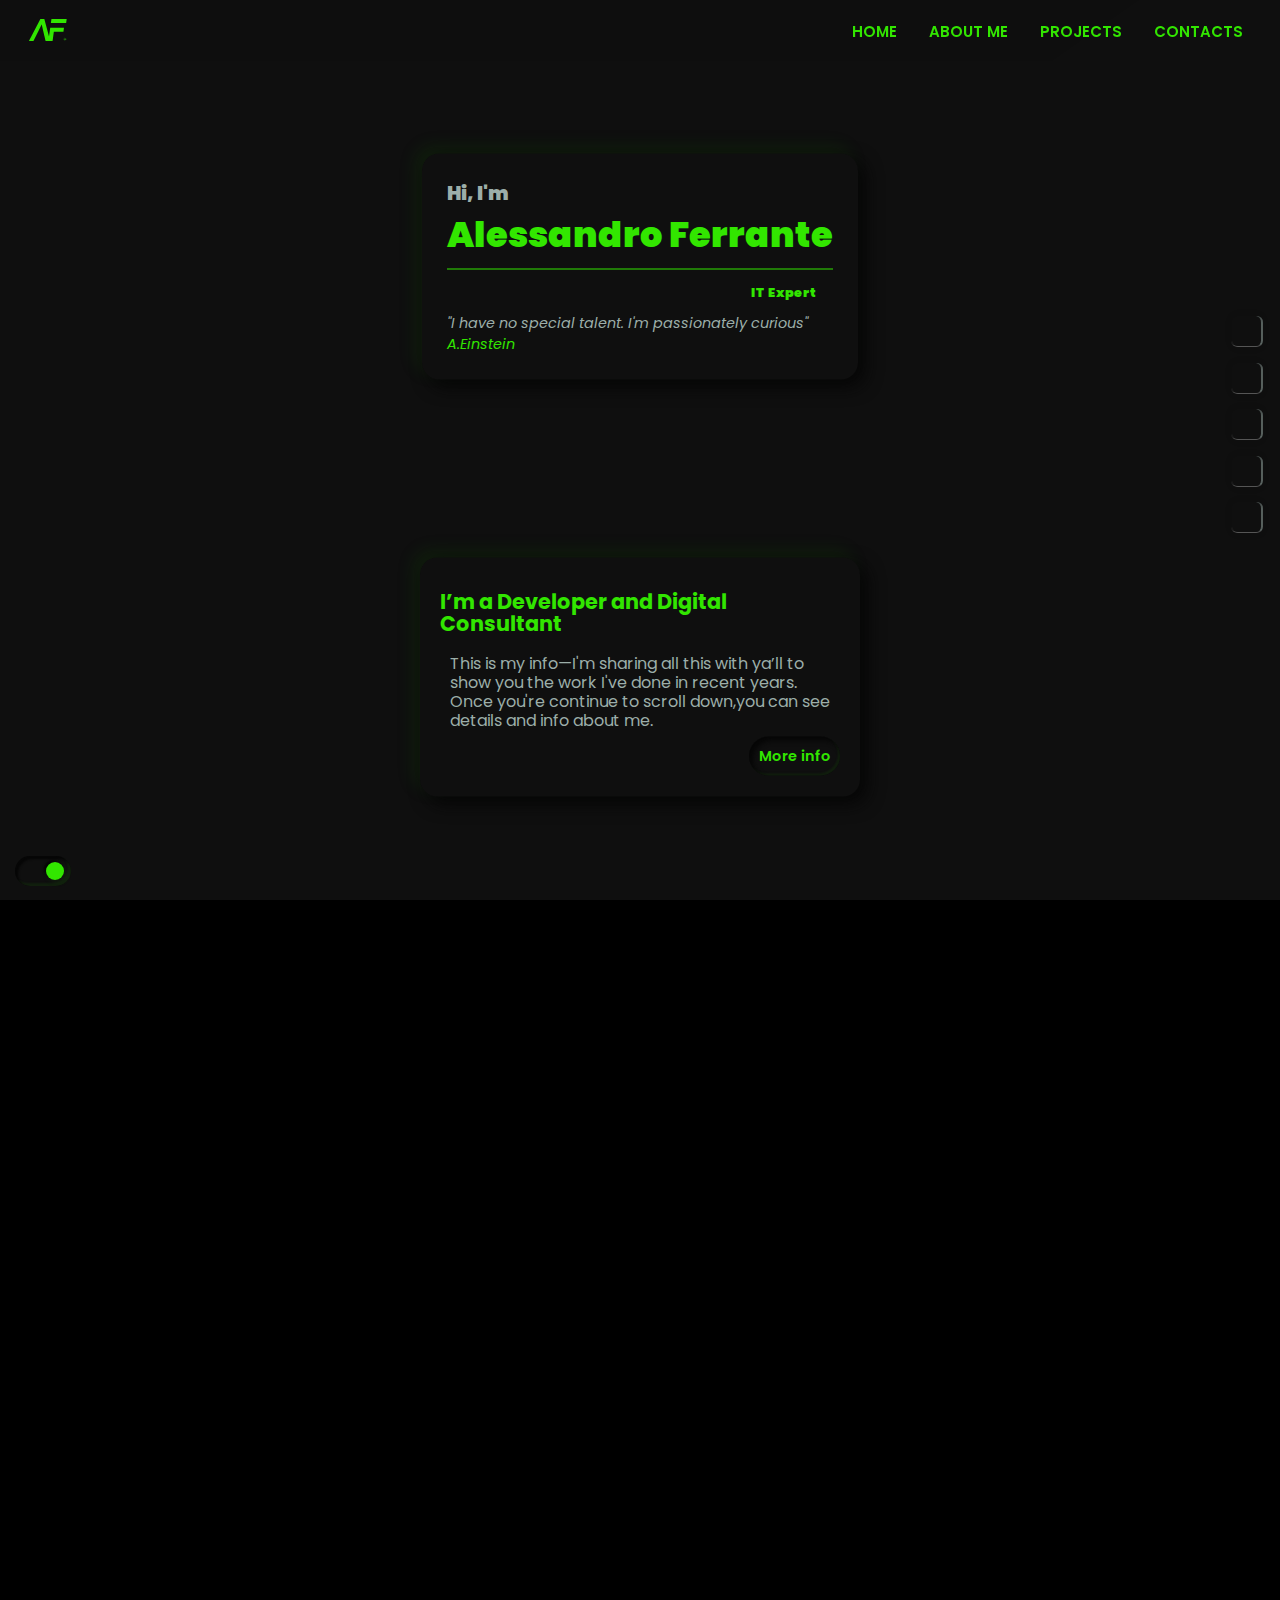
==== index.html @ a65b3060 "add: Google verification tags owned by the site and SEO improvements" ====
<!DOCTYPE html>
<html lang="en">
  <head>
    <meta charset="UTF-8">
    <meta name="theme-color" content="#0f0f0f"/>
    <meta name="viewport" content="width=device-width, initial-scale=1.0">
    <meta http-equiv="X-UA-Compatible" content="ie=edge">
    <title>Alessandro Ferrante | IT Expert</title>
    <meta name="description" content="Alessandro Ferrante, IT Expert in Modica (RG), currently BSC 👨🏼‍💻 Undergraduate at University of Catania">
    <meta name="author" content="Alessandro Ferrante">
    <meta name="keywords" content="Alessandro Ferrante, IT Expert, Web Developer, Web Designer, Siti Web, Modica, Ragusa, Sicilia, Italia, Developer, Designer, GitHub, Full Stack Developer, gestione server, hosting, gestione dominio">
    <meta content="Ferrante, Alessandro, ferrante alessandro, alessandro ferrante, full stack developer,developer, siti web, Modica, modica, ale, alessandro, dev, Alessandro dev, Alessandro Ferrante Italia, Alessandro Ferrante Modica , informatico, sistemazione computer, gestione server, hosting, gestione dominio" name="keywords">
    <meta name="google-site-verification" content="2DO0pW3_N0Ssf-b_ckfrqstqNLU3VhC4g0GEVsW_d0A" />    
    <link rel="icon" href="assets/images/LogoWhite.svg">
    <link rel="apple-touch-icon" sizes="180x180" href="assets/images/LogoWhite.svg">
    <link type="text/css" href="assets/css/style.css" rel="stylesheet">
    <link rel="preconnect" href="https://fonts.googleapis.com">
    <link rel="preconnect" href="https://ka-f.fontawesome.com" crossorigin>
    <link rel="preconnect" href="https://fonts.gstatic.com" crossorigin>
    <link href="https://fonts.googleapis.com/css2?family=Poppins:ital,wght@0,300;0,400;0,700;1,700&display=swap" rel="stylesheet">
    <style> @import url('https://fonts.googleapis.com/css2?family=Poppins:ital,wght@0,300;0,400;0,700;1,700&display=swap'); </style>
    <script src="https://unpkg.com/embeddable-nfts/dist/nft-card.min.js"></script>
    <script src="https://ajax.googleapis.com/ajax/libs/jquery/3.6.1/jquery.min.js"></script>
    <script src="https://kit.fontawesome.com/a726a595d5.js" crossorigin="anonymous"></script>
    <meta property="og:type" content="website"/>
    <meta property="og:site_name" content="Alessandro Ferrante">
    <meta property="og:title" content="Alessandro Ferrante | IT Expert">
    <meta property="og:description" content="Ferrante Alessandro, IT Expert in Modica (RG), currently BSC 👨🏼‍💻 Undergraduate at Università di Catania">
    <meta property="og:image" content="https://raw.githubusercontent.com/AlessandroFerrante/alessandroferrante.github.io/main/assets/images/WebSite-banner.webp">
    <meta property="og:image:width" content="500"/>
    <meta property="og:image:height" content="500"/>
    <meta property="og:url" content="https://alessandroferrante.net">
    <meta name="twitter:card" content="summary_large_image">
    <meta name="twitter:title" content="Alessandro Ferrante | IT Expert">
    <meta name="twitter:description" content="Ferrante Alessandro, IT Expert in Modica (RG), currently BSC 👨🏼‍💻 Undergraduate at Università di Catania">
    <meta name="twitter:image" content="https://raw.githubusercontent.com/AlessandroFerrante/alessandroferrante.github.io/main/assets/images/WebSite-banner.webp">
    <link rel="canonical" href="https://alessandroferrante.net/"/>
    <meta name="MobileOptimized" content="width">
    <meta name="HandheldFriendly" content="true">
 </head>
  <body>
   <div class="loading" id="loading">
      <div class="loading-container">
        <div id="console">
        </div>
        <div class="loader-container">  
          <div class="loader" id="loader"></div>
        </div>  
        <div class="logoloader" alt=""> </div>
        <div class="msg">LOADING...</div>
      </div>
    </div>
    <div id="notification">
      Email copied <br> me@alessandroferrante.net
    </div>    
    <!--- navbar-->
      <div class="topnav" id="myTopnav" data-options="is_hover:true">         
            <div class="logonav" >
              <a href="https://alessandroferrante.net">
              </a>
            </div>
          <div class="topnav-a">
            <a class="" href="#main">Home</a>
            <a class="" href="#aboutme">About me</a>
            <a class="" href="#projects">Projects</a>
            <a class="" href="#contacts">Contacts</a>
          </div>
            <a href="javascript:void(0);" class="icon" onclick="responsiveFunction()">
              <i class="fa fa-bars"></i> 
            </a>
      </div>
    <!---left and right-->
      <div class="left">
          <div class="theme-switch-wrapper">
            <label class="theme-switch" for="checkbox">
              <input type="checkbox" checked id="checkbox"/>
              <div class="slider round"></div>
            </label>
          </div>
      </div>
      <div class="right">
        <div class="container">
          <ul class="social-icons">
            <li><a href="https://www.facebook.com/AlessandroFerrante/" target="_blank" aria-label="Facebook"><i class="fa fa-facebook" aria-hidden="true"></i></a></li>
            <li><a href="https://www.instagram.com/alessandroferrantee/" target="_blank" aria-label="Instagram"><i class="fa-brands fa-instagram" aria-hidden="true"></i></a></li>
            <li><a href="https://twitter.com/AlessandroF_" target="_blank" aria-label="X-Twitter"><i class="fa-brands fa-x-twitter"></i></a></li>
            <li><a href="https://github.com/AlessandroFerrante/" target="_blank" aria-label="GitHub"><i class="fa-brands fa-github" aria-hidden="true"></i></a></li>     
            <li><a href="#" aria-label="Email" onclick="copyEmail()"><i class="fa fa-envelope" aria-hidden="true"></i></a></li>       
          </ul>
        </div>
      </div>
    <!---main-->  
      <div class="main" id="main"> 
        <div id="first" class="first">   
          <div class="component-area">
            <div id="first-component" class="initial-component">
              <span id="hi-first-component">Hi, I'm </span><br>
              <span data-text="Alessandro Ferrante" ><h1 class="string-highlight" id="name-first-component" aria-label="Alessandro Ferrante" aria-describedby="Alessandro Ferrante">Alessandro Ferrante</h1></span>
              <span id="IT-first-component" class="string-highlight">IT Expert</span><br>
              <span class="citation"><i>"I have no special talent. I'm passionately curious" </i></span>
              <span><i class="string-highlight">A.Einstein</i></span>
              <!--<span><a href="#aboutme" text-decoration="none"> About me </a></span>-->
            </div>
 
            <div id="second-component" class="initial-component">
              <h2 class="string-highlight">I’m a Developer and Digital Consultant</h2>
              <p>This is my info—I'm sharing all this with ya’ll to show you the work I've done in recent years. Once you're continue to scroll down,you can see details and info about me.</p>
              <p class="button"><a href="#aboutme" text-decoration="none" class="aboutme-button"> More info <i id="fa-solid fa-arrow-down1" class="fa-solid fa-arrow-down"></i> </a> </p>
            </div> 

          </div>
        </div> 
        
        <div class="middle0">
          <div id="animation-component">
            <a href="/space">
            <div class="sky">
              <div class="stars"></div>
              <div class="space">
                <div class="sole">
                  <img src="assets/images/sole.webp" alt="sun" loading="lazy">
                </div> 
                <div class="mercurio-container">
                  <div class="mercurio">
                    <img src="assets/images/Mercurio.webp" alt="mercury" loading="lazy">
                  </div>
                </div>
                <div class="venere-container">
                  <div class="venere">
                    <img src="assets/images/Venere.webp" alt="venus" loading="lazy">
                  </div>
                </div>
                <div class="earth-zone">
                  <div class="earth-container">
                    <div class="moon-container">
                      <div class="moon">
                        <img src="assets/images/moon.webp" alt="moon" loading="lazy">
                      </div>
                    </div>
                    <div class="earth">
                      <img src="assets/images/Rotating_earth_animated_transparent.webp" alt="earth" loading="lazy">
                    </div>
                  </div>
              </div>
              <div class="marte-container">
                <div class="marte">
                  <img src="assets/images/Marte.webp" alt="marte"  loading="lazy">
                </div>
              </div>
              </div>
            </div>
            </a>
          </div>   
        </div>
        
        <div class="middle1" id="aboutme">
          <div class="aboutme"> 
            <div class="mypresentation">
              <h2>About me</h2>
              <!--<p>Hi! I am Alessandro, I have always been passionate 
                about technological evolution, what has aroused my curiosity has been the IT world, 
                from this curiosity was born a passion, in fact I chose to attend a technical institute, 
                where I obtained the diploma of IT Expert, 
                I am currently a computer science student at the University of Catania.</p>-->
                <p>Hi!👋🏼 I’m Alessandro.
                  <section>
                    <p>🌍 I’ve been born and raised in the planet Earth, and that’s also where i’m based.</p>
                  </section>
                  <section>
                    <p>👨🏼‍💻 I’m currently a Computer Science student at the University of Catania.</p>
                  </section>
                  <section>
                    <p>🔭 When i’m not coding, writing or creating, I love read about astronomy phisic and over new technlogies, and I try to learn the digits of pi!</p>
                  </section>
                </p>
                <div class="education">
                  <h3>Education</h3>
                  <p>2022-in progress</p>
                  <ul>                 
                    <li>Three-year degree course in Computer Science L-31, University of Catania</li>
                  </ul>
                  <p>2017-2022</p>
                  <ul>
                    <li>High school diploma in IT and Telecommunications, State Industrial Technical Institute</li>
                  </ul>
                </div>
                <h3>Hobbies</h3>
                <div class="hobbies">
                  <p class="items-skills">Astronomy</p>
                  <p class="items-skills">Photograpy</p>
                  <p class="items-skills">Read</p>
                </div>
              </div>
              <div class="skills">
                <h2>Skills</h2>
                <div class="skills-intern">
                  <a href="https://en.wikipedia.org/wiki/C_(programming_language)" target="_parent"><img  src="assets/images/logoc.webp" alt="C" loading="lazy"></a>
                  <a href="https://en.wikipedia.org/wiki/C%2B%2B" target="_blank"><img src="assets/images/logoc++.webp" alt="C++" loading="lazy"></a> 
                  <a href="https://en.wikipedia.org/wiki/JavaScript" target="_blank"><img src="assets/images/logojavascript.webp" alt="JAVASCRIPT" loading="lazy"></a> 
                  <a href="https://en.wikipedia.org/wiki/JQuery" target="_blank"><img src="assets/images/logojquery.webp" alt="JQUERY" loading="lazy"></a> 
                  <a href="https://en.wikipedia.org/wiki/Java_(programming_language)" target="_blank"><img src="assets/images/logojava.webp" alt="JAVA" loading="lazy"></a> 
                  <a href="https://en.wikipedia.org/wiki/PHP" target="_blank"><img src="assets/images/logophp.webp" alt="PHP" loading="lazy"></a> 
                  <a href="https://en.wikipedia.org/wiki/SQL" target="_blank"><img src="assets/images/logosql.webp" alt="SQL" loading="lazy"></a> 
                  <a href="https://www.haskell.org/" target="_blank"><img src="assets/images/logoHaskell.webp" alt="Haskell" loading="lazy"></a> 
                  <a href="https://en.wikipedia.org/wiki/Assembly_language" target="_blank"><img src="assets/images/logoassembly.webp" alt="Assembly" loading="lazy"></a> 
                  <a href="https://en.wikipedia.org/wiki/CSS" target="_blank"><img src="assets/images/logohtmlcss.webp" alt="HTML & CSS" loading="lazy"></a> 
                  <a href="https://threejs.org/" target="_blank"><img src="assets/images/logotheejs.webp" alt="THREE.JS" loading="lazy"></a> 
                  <a href="https://www.markdownguide.org/" target="_blank"><img src="assets/images/logomarkdown.webp" alt="MARKDOWN" loading="lazy"></a> 
                  <a href="https://www.arduino.cc/" target="_blank"><img src="assets/images/logoarduino.webp" alt="ARDUINO" loading="lazy"></a> 
                  <a href="https://www.cisco.com/c/it_it/index.html?team=digital_marketing&medium=paid_search&campaign=campaign_independent&ccid=cc003671&dtid=pseggl000015&gclid=CjwKCAjwgsqoBhBNEiwAwe5w00suT3oafEBM7waP-GmhTLVJfuHZFCj7u8Ky5Ur3NPLLc0NDb067dhoCw1QQAvD_BwE&gclsrc=aw.ds" target="_blank"><img src="assets/images/logocisco.webp" alt="CISCO" loading="lazy"></a> 
              </div>
            </div>   
          </div>
        </div>
        <div class="middleBlog">
          <div class="blog">
            <h2 class="blog-title">Posts</h2>

            <div class="posts" id="posts">
              <div class="post">
                <div class="post-content">
                  <h3>Our existence is nothing but a sentence in the book of the universe.</h3>
                <p></p>
                </div>
              </div>
              <div class="post">
                <div class="post-content">
                  <h3>"Meglio curiosi che intelligenti."</h3>
                <p>Alberto Giannone</p>
                </div>
              </div>
              <div class="post">
                <div class="post-content">
                  <h3>
                    «As an expert in cryptography and cybersecurity, 
                    I have never understood the current commotion surrounding the open source software movement. 
                    In the world of cryptography we consider open source necessary for good security; [...] 
                    Public safety is always safer than proprietary safety. 
                    This is true for encryption algorithms, security protocols, and security source codes.<br>
                    For us, open source is not just a business model; It's a smart engineering practice.»
                  </h3>
                  <p>Bruce Schneier</p>
                </div>
              </div>
              <div class="post">
                <div class="post-content">
                  <h3>
                    «Computer Science is no more about computers than astronomy is about telescopes.»
                  </h3>
                  <p>Edsger Dijkstra</p>
                </div>
              </div>
              <div class="post">
                <div class="post-content">
                  <h3>
                    «The work expands to occupy all the available time; the longer the time, the more important and demanding the work seems.»
                  </h3>
                  <p>Cyril Northcote Parkinson</p>
                </div>
              </div>
            </div>
            <div class="blog-button">
              <button id="prevBtn" aria-label="previous post"><i id="fa-solid fa-arrow-down" class="fa-solid fa-arrow-left"></i></button>
            <button id="toggleBtn" aria-label="toggle"><i id="fa-solid fa-arrow-down" class="fa-solid fa-pause"></i></button>
            <button id="nextBtn" aria-label="next post"><i id="fa-solid fa-arrow-down" class="fa-solid fa-arrow-right"></i></button>
            </div>
          </div>
        </div>
        <div class="middle2" id="projects">
          <div class="projects"> 
            <h2>Projects</h2>
            <br>       
            <ul class="cards">
              <li  onclick="toggleDetails('card__header1', 'card__overlay1', 'arrow1')">
                <a href="javascript:void(0);" onclick="toggleDetails('card__header1', 'card__overlay1', 'arrow1')">
                  <div class="card">              
                    <img style="filter: blur(4px);" class="card__image" src="https://i.seadn.io/gae/JUncy7ocQ8LjlRHdSOSAO9eNDCfDxHwFd2TjHCCnax4s7y7siXqNkzal2DtlW9QfkJLyo8vMAKHA1FTO44I_6wjwjyRdaNWz-jYot_A?auto=format&w=1000" alt="NFT"  loading="lazy">
                    <div class="card__overlay" id="card__overlay1">
                      <div class="card__header" id="card__header1" onclick="toggleDetails('card__header1', 'card__overlay1', 'arrow1')">
                        <svg class="card__arc" xmlns="http://www.w3.org/2000/svg"><path /></svg>                     
                        <div class="card__header-text">
                          <h3 class="card__title">PartialSolarEclipseAF - <b>NFT</b></h3>          
                          <span class="card__status" ><i id="arrow1" class="fa-solid fa-arrow-up"></i> more details</span>
                        </div>
                      </div>
                      <p class="card__description"><i>Partial Solar Eclipse 25 October 2022 Began at 11:36:07</i></p>
                      <a class="card__description" style="color:#15B2E5;" href="https://opensea.io/assets/matic/0x2953399124f0cbb46d2cbacd8a89cf0599974963/65581650382493699040570393731656260056136545966874649273228518780268313575425/" target="_blank"><b>Buy now on OpenSea</b> <i class="fa-solid fa-cart-shopping"></i></a>
                      <a href="https://opensea.io/assets/matic/0x2953399124f0cbb46d2cbacd8a89cf0599974963/65581650382493699040570393731656260056136545966874649273228518780268313575425/" target="_blank" title="Buy on OpenSea" target="_blank"><img style="width:120px;margin-left: 30px;top: -80px; border-radius:5px;" src="assets/images/OpenSea-Full-Logo (light).webp" alt="NFT Available on OpenSea"  loading="lazy"/></a>
                    </div>
                  </div>  
                </a>
              </li>
              <li onclick="toggleDetails('card__header2', 'card__overlay2', 'arrow2')">
                <a  href="#" onclick="toggleDetails('card__header2', 'card__overlay2', 'arrow2')">
                  <div class="card">
                    <img style="filter: blur(4px);" src="assets/images/newcolnft.webp" class="card__image" alt="nft"  loading="lazy"/>
                    <div class="card__overlay" id="card__overlay2">        
                      <div class="card__header" id="card__header2" onclick="toggleDetails('card__header2', 'card__overlay2', 'arrow2')">
                        <svg class="card__arc" xmlns="http://www.w3.org/2000/svg"><path /></svg>                 
                        <div class="card__header-text">
                          <h3 class="card__title">Earth: Cosmic Oasis - <b>NFT Collection</b></h3>
                          <span class="card__status"><i id="arrow2" class="fa-solid fa-arrow-up"></i> more details</span>
                        </div>
                      </div>
                      <p class="card__description">Items <b>66</b> · Chain <b>Ethereum</b> · Category <b>Art</b></p>
                      <p class="card__description"><i>Earth is a kind of oasis in the middle of a vast universe, surrounded by nebulae and cosmic dust.</i></p>
                      <a class="card__description" style="color:#15B2E5;" href="https://opensea.io/collection/earth-cosmic-oasis" target="_blank"><b>Buy now on OpenSea</b> <i class="fa-solid fa-cart-shopping"></i></a>
                      <a href="https://opensea.io/assets/matic/0x2953399124f0cbb46d2cbacd8a89cf0599974963/65581650382493699040570393731656260056136545966874649273228518780268313575425/" target="_blank" title="Buy on OpenSea" target="_blank"><img style="width:120px;margin-left: 30px;top: -80px; border-radius:5px;" src="assets/images/OpenSea-Full-Logo (light).webp" alt="Available on OpenSea"  loading="lazy"/></a>
                    </div>
                  </div>
                </a>
              </li>
              <li onclick="toggleDetails('card__header3', 'card__overlay3', 'arrow3')">
                <a href="#" onclick="toggleDetails('card__header3', 'card__overlay3', 'arrow3')">
                  <div  class="card">
                    <img style="filter: blur(4px);" src="assets/images/curriculum.webp" class="card__image" alt="Curriculum"  loading="lazy"/>
                    <div class="card__overlay" id="card__overlay3">
                      <div class="card__header" id="card__header3" onclick="toggleDetails('card__header3', 'card__overlay3', 'arrow3')">
                        <svg class="card__arc" xmlns="http://www.w3.org/2000/svg"><path /></svg>                     
                        <div class="card__header-text">
                          <h3 class="card__title">Curriculum vitae XML</h3>
                          <span class="card__status"><i id="arrow3" class="fa-solid fa-arrow-up"></i> more details</span>
                        </div>
                      </div>
                      <a href="https://alessandroferrante.github.io/curriculumvitaeXML/" target="_blank" class="card__description" style="color:#15B2E5;"><b>Curriculum vitae<i class="fa-solid fa-link"></b></i></a>
                      <a href="https://alessandroferrante.github.io/curriculumvitaeXML/" target="_blank"><img style="width:80px;margin-left: 30px;top: -80px; border-radius:5px; box-shadow: 0px 1px 6px rgba(0, 0, 0, 0.25);" src="assets/images/GitHub_Logo_White.webp" alt="github"  loading="lazy"></a>
                    </div>
                  </div>
                </a>
              </li>
              <!--
              <li onclick="dtoggleDetails('card__header4', 'card__overlay4', 'arrow4')">
                <a href="#" onclick="dtoggleDetails('card__header4', 'card__overlay4', 'arrow4')">
                  <div  class="card" >
                    <img style="filter: blur(4px);" src="assets/images/managerial" class="card__image" alt="Managerial"  loading="lazy"/>
                    <div class="card__overlay" id="card__overlay4">
                      <div class="card__header" id="card__header4" onclick="dtoggleDetails('card__header4', 'card__overlay4', 'arrow4')">
                        <svg class="card__arc" xmlns="http://www.w3.org/2000/svg"><path /></svg>                 
                        <div class="card__header-text">
                          <h3 class="card__title">Managerial</h3>
                          <span  class="card__status" ><i id="arrow4" class="fa-solid fa-arrow-up"></i> more details</span>
                        </div>          
                      </div>
                      <a href="https://alessandroferrante.github.io/managerial/" target="_blank" class="card__description" style="color:#15B2E5;"><b>Managerial</b> <i class="fa-solid fa-link"></i></a>
                      <a href="https://alessandroferrante.github.io/managerial/" target="_blank"><img style="width:80px;margin-left: 30px;top: -80px; border-radius:5px; box-shadow: 0px 1px 6px rgba(0, 0, 0, 0.25);" src="assets/images/GitHub_Logo_White.webp" alt="github"  loading="lazy"></a>
                    </div>
                  </div>
                </a>
              </li>-->
              <li onclick="toggleDetails('card__header5', 'card__overlay5', 'arrow5')">
                <a href="#" onclick="toggleDetails('card__header5', 'card__overlay5', 'arrow5')">
                  <div  class="card" >
                    <img style="filter: blur(4px);" src="assets/images/Pi-Memory.webp" class="card__image" alt="Pi-grecoMemory"  loading="lazy"/>
                    <div class="card__overlay" id="card__overlay5">
                      <div class="card__header" id="card__header5" onclick="toggleDetails('card__header5', 'card__overlay5', 'arrow5')">
                        <svg class="card__arc" xmlns="http://www.w3.org/2000/svg"><path /></svg>                 
                        <div class="card__header-text">
                          <h3 class="card__title">Pi-π Memory</h3>
                          <span  class="card__status" ><i id="arrow5" class="fa-solid fa-arrow-up"></i> more details</span>
                        </div>          
                      </div>
                      <p class="card__description">Train your brain by learning the digits of pi(π)</p>
                      <a href="https://alessandroferrante.github.io/Pi-Memory" target="_blank" class="card__description" style="color:#15B2E5;"><b>Pi Memory</b> <i class="fa-solid fa-link"></i></a>
                      <a href="https://alessandroferrante.github.io/Pi-Memory" target="_blank"><img style="width:80px;margin-left: 30px;top: -80px; border-radius:5px; box-shadow: 0px 1px 6px rgba(0, 0, 0, 0.25);" src="assets/images/GitHub_Logo_White.webp" alt="github"  loading="lazy"></a>
                    </div>
                  </div>
                </a>
              </li>
              <li onclick="toggleDetails('card__header6', 'card__overlay6', 'arrow6')">
                <a href="#" onclick="toggleDetails('card__header6', 'card__overlay6', 'arrow6')">
                  <div  class="card" >
                    <img style="filter: blur(4px);" src="assets/images/WeatherApp.webp" class="card__image" alt="WeatherApp"  loading="lazy"/>
                    <div class="card__overlay" id="card__overlay6">
                      <div class="card__header" id="card__header6" onclick="toggleDetails('card__header6', 'card__overlay6', 'arrow6')">
                        <svg class="card__arc" xmlns="http://www.w3.org/2000/svg"><path /></svg>                 
                        <div class="card__header-text">
                          <h3 class="card__title">Weather App</h3>
                          <span  class="card__status" ><i id="arrow6" class="fa-solid fa-arrow-up"></i> more details</span>
                        </div>          
                      </div>
                      <p class="card__description">Weather widget with Javascript, Vitejs, using openweathermap.org API</p>
                      <a href="https://alessandroferrante.github.io/WeatherApp" target="_blank" class="card__description" style="color:#15B2E5;"><b>Weather App</b> <i class="fa-solid fa-link"></i></a>
                      <a href="https://alessandroferrante.github.io/WeatherApp" target="_blank"><img style="width:80px;margin-left: 30px;top: -80px; border-radius:5px; box-shadow: 0px 1px 6px rgba(0, 0, 0, 0.25);" src="assets/images/GitHub_Logo_White.webp" alt="github"  loading="lazy"></a>
                    </div>
                  </div>
                </a>
              </li>    
            </ul>
          </div>      
        </div>
        <div class="middle3" id="contacts">
          <div class="contacts">
            <h2>Contacts</h2>
            <div>
              <p class="contact-name">EMAIL</p>
              <p class="email">me@alessandroferrante.net</p>
            </div>
            <h3>You can find me here: </h3>
            <div class="intern-contacts">
                <div>
                  <a href="https://github.com/AlessandroFerrante/" target="_blank" target="_blank" aria-label="GitHub" class="contact-name">GITHUB</a>
                  <!--<a href="">AlessandroFerrante</a>-->
                </div> 
                <div>
                  <a href="https://www.linkedin.com/in/alessandroferrantee/" target="_blank" aria-label="Linkedin" class="contact-name">LINKEDIN</a>
                  <!--<a href="">AlessandroFerrante</a>-->
                </div>  
                <div>
                  <a href="https://www.instagram.com/alessandroferrantee/" target="_blank" aria-label="Instagram" class="contact-name">INSTAGRAM</a>
                  <!--<a href="">@alessandroferrantee</a>-->
                </div>
                <div>
                  <a href="https://www.threads.net/alessandroferrantee/" target="_blank" aria-label="Threads" class="contact-name">THREADS</a>
                  <!--<a href="">@alessandroferrantee</a>-->
                </div>
                <div>
                  <a href="https://twitter.com/AlessandroF_" target="_blank" aria-label="X" class="contact-name">TWITTER</a>
                  <!--<a href="">@AlessandroF_</a>-->
                </div>     
                <div>
                  <a href="#" class="contact-name" aria-label="Mastodon">MASTODON</a>
                  <!--<a href="">AlessandroFerrante</a>-->
                </div>    
             </div>             
          </div>
        </div>
      </div> 
    <!---end part-->
      <div class="end" id="end">
        <div class="gridend">
          <div class="return-up">
            <a href="#main" class="string-highlight"><i id="fa-solid fa-arrow-down1" class="fa-solid fa-arrow-up"></i></a>
          </div>
          <div class="powered">
            <h3 class="string-highlight">Powered by</h3>
            <a href="https://github.com/"><img style="width:60px; padding: 2px; border-radius:5px; box-shadow: inset 0px 1px 2px #0f0f0f4f;" src="assets/images/GitHub_Logo_White.webp" alt="github"  loading="lazy"></a>
          </div>
          <div class="credits">
            <h3 class="string-highlight">Credits</h3>
            <a href="https://opensea.io/" title="Buy on OpenSea" target="_blank"><img style=" width:80px; padding: 5px; border-radius:5px; box-shadow: inset 0px 1px 2px #0f0f0f4f;" src="assets/images/OpenSea-Full-Logo (light).webp" alt="Available on OpenSea"  loading="lazy"/></a>
          </div>
          <div >
            <h3></h3>
            <p></p>
          </div>    
        </div>
        <div class="intern-end" aria-label="end of page">
          <p>© 2021-2024 Ferrante Alessandro. All rights reserved. </p>
          <p> Ferrante Alessandro based in Modica(RG)</p>
        </div>
      </div>
    <script type="text/javascript" src="assets/js/main.js"></script>
  </body>
</html>
---- assets/css/style.css ----
@import url('https://fonts.googleapis.com/css2?family=Poppins:ital,wght@0,300;0,400;0,700;1,700&display=swap');
:root{ /*dark*/   
  --trasparent:#00000000;/*topnav*/
  --line-trasparent:#d1d1d13e;
  --blue:#003153;
  --blue-petrolium:#001b2e;
  --blue-indigo:#124375;
  --blue-bdazzled:#285786;
  --white-dirty:#f7f0f0;/*(topnav-desk)*/
  --white:#ffffff;
  --white-cream: #fffffe;
  --white-im:#dedede;
  --off-white:#d1d1d1;
  --hard-grey:#101010;
  --grey:#9CAEA9;/*(text-topnav-mobile)*/
  --trasparent-grey:#2d2d2d82;
  --grey-hot:#555555;
  --light-grey:#DEEBE3;
  --green: #32e600;/*4bca00*/
  --green2: #1e8601;/*#125901*/
  --black:#000000;

  --grey-alpha: #0f0f0f; /*background */
  --grey-beta: #0e0e0e; /*first of gradient*/
  --grey-gamma: #101010; /*second of gradient*/
  --grey-delta: #060606; /*up box*/
  --grey-epsilon: #1e860122; /*down box,181818/ 1d1d1d-1e860122*/

  --azure:#007bff;
  --white:#ffffff;
  --font-alpha: var(--green);
  --font-beta: var(--grey);
  --font-gamma: var(--grey-hot);
  --background-neumorphism: var(--grey-alpha);
  --first-gradient: var(--grey-beta);
  --second-gradient: var(--whgreyite-gamma);
  --up-box: var(--grey-delta);
  --down-box: var(--grey-epsilon);

  --list-icon:var(--font-alpha);
  --list-border-bottom: var(--grey-hot);
  --list-border-right: var(--grey);
  --blur-li:1px;  
  --topnav:var(--trasparent);
  --boxshadow-nav:#ffffff18;
  --text-topnav-desk:var(--font-alpha);
  --text-topnav-mob:var(--font-alpha);
  
  --main_color:var(--grey-alpha);
  --background-main: var(--grey-alpha);
  --background-first: var(--grey-alpha);
  --string-highlight:var(--font-alpha);
  --initial-component:var(--font-beta);/*grey-hot*/
  --line-first-component-name:var(--font-alpha);
  --first-component-button:var(--font-beta);
  
  --border-nav:var(--black);
  --background-middle:var(--trasparent);
  --line-middle:var(--line-trasparent);
  --border-middle:var(--trasparent-grey);
  --aboutme-font:var(--green);
  --items-skills:var(--grey-alpha);
  --project-font:var(--green);
  --card-project: var(--grey-alpha);
  --border-items-project:#2d2d2d82;
  --description-card:var(--grey);
  --curve: 25;
  --background-end:var(--hard-grey);
  --end-font:var(--off-white);
  --line-end:var(--line-trasparent);
  --background-loading:var(--background-neumorphism);
  --console:#000000df;
  --border-console:var(--black);
  --console-font:limegreen;
  --url-logo:url(../images/LogoGreen.svg);
  --drop-logo:var(--white);
  --translateX:50px;
  /** --msg:;  msg rimane cosi per essere cambiata con la funzione js*/
}
*{
  --scale-space:0.15;/*0.7*/
}
[data-theme="dark"]{  /*THIS IS light because the dark is the default theme*/
  --trasparent:#00000000;/*topnav*/
  --line-trasparent:#d1d1d13e;
  --blue:#003153;
  --blue-petrolium:#001b2e;
  --blue-indigo:#124375;
  --blue-bdazzled:#285786;
  --white-dirty:#f7f0f0;/*(topnav-desk)*/
  --white-cream: #fffffe;
  --white-im:#dedede;
  --off-white:#d1d1d1;
  --hard-grey:#101010;
  --grey:#9CAEA9;/*(text-topnav-mobile)*/
  --trasparent-grey:#2d2d2d82;
  --grey-hot:#555555;
  --light-grey:#DEEBE3;
  --green: #4bca00;
  --black:#000000;
  --blu-first:#1f316c;

  --azure:#007bff;
  --white:#ffffff;
  --font-alpha: var(--azure);
  --font-beta: var(--grey);
  --font-gamma: var(--grey-hot);
  --white-alpha: #e0e0e0; /*background */
  --white-beta: #cacaca; /*first of gradient*/
  --white-gamma: #f0f0f0; /*second of gradient*/
  --white-delta: #c5c5c5; /*up box*/
  --white-epsilon: #fbfbfb; /*down box*/

  --background-neumorphism: var(--white-alpha);
  --first-gradient: var(--white-beta);
  --second-gradient: var(--white-gamma);
  --up-box: var(--white-delta);
  --down-box: var(--white-epsilon);

  --list-icon:var(--font-alpha);/* grey-hot*/
  --list-border-bottom: var(--grey);
  --list-border-right: var(--white);
  --blur-li: 1px;/*2*/
  --topnav:var(--light-grey);
  --boxshadow-nav:#0000001a;
  --text-topnav-desk:var(--font-alpha);/* grey-hot*/
  --text-topnav-mob:var(--font-alpha);/* grey-hot*/
  --border-nav:var(--black);
  --main_color:var(--white-alpha);
  --background-main: var(--white-alpha);
  --background-first: var(--white-alpha);
  --string-highlight:var(--font-alpha);
  --initial-component:var(--font-beta);/*grey-hot*/
  --line-first-component-name:var(--font-alpha);
  --first-component-button:var(--font-beta);
  --background-middle:var(--trasparent);
  --line-middle:var(--grey);
  --border-middle:var(--line-trasparent);
  --aboutme-font:var(--font-alpha);
  --items-skills:var(--white-cream);
  --project-font:var(--font-alpha);
  --card-project: var(--white-alpha);
  --border-items-project:var(--light-grey);
  --description-card:var(--font-gamma);
  --curve: 25;
  --background-end:var(--grey);/* hard-grey*/
  --end-font:var(--font-alpha);/*off-white*//*grey-hot*/
  --line-end:var(--line-trasparent);
  --background-loading:var(--background-neumorphism);
  --console:var(--grey-alpha);
  --border-console:var(--black);
  --console-font:limegreen;
  --url-logo:url(../images/LogoAzure.svg);
  --drop-logo:#c2c2c2;
  --translateX:50px;
  /** --msg:;  msg rimane cosi per essere cambiata con la funzione js*/
}

html, body{
  height:100%;
  width:100%;
  padding:0px;
  margin:0px;
  background-color: #000000;
  overflow-x: hidden;
  scroll-behavior: auto;
}
body::-webkit-scrollbar {
  width:0px;
}
@media (prefers-color-scheme: light) {
  /* Stili per il tema chiaro */
  body {
    color: var(--green);
  }
}

@media (prefers-color-scheme: dark) {
  /* Stili per il tema scuro */
  body {
    background-color: black;
    content: var(--green); /* Aggiungi anche stili per testo leggibile */
  }
}

/* Track */
::-webkit-scrollbar-track {
  width: 0px;
  background-color: #00315300;
  border-radius: 10px;
}
 
/* Handle */
::-webkit-scrollbar-thumb {
  background: rgba(255, 255, 255, 0.2);
  border-radius: 35px;
  box-shadow: 0px 0px 10px rgba(255, 255, 255, 0);
  backdrop-filter: blur(10px);
  -webkit-backdrop-filter: blur(10px);  
  border-radius: 10px;
  height: 30px;
}

/* Handle on hover */
::-webkit-scrollbar-thumb:hover {
  background: rgba(255, 255, 255, 0.3);
}
/*- ****************************************
/*-GRID AREA
/*- **************************************-*/
body{    
  display: grid;
  grid-template-areas:
  'header'
  'main'
  'footer';
}
/*- ****************************************************
/*--------------------Style copied email--------------- 
/*- **************************************************-*/
#notification {
  display: none;
  position: fixed;
  top: 50%;
  left: 50%;
  transform: translate(-50%, -50%);
  color: var(--font-alpha);
  padding: 35px;
  text-align: center;
  text-decoration: none;
  font-family: 'Poppins';
  font-weight: 700;
  border-radius: 15px;
  z-index: 999;
  background: linear-gradient(145deg, #ffffff03, #ffffff00);
  backdrop-filter: blur(5px);
  -webkit-backdrop-filter: blur(5px);
  box-shadow: 2px 2px 4px var(--up-box),
             -2px -2px 4px var(--down-box);
  transition: 1s;
  animation-duration: 1s;
}

/*- ****************************************************
/*-Style NAVBAR and the links inside the navigation bar 
/*- **************************************************-*/
.topnav {
  grid-area: header;
  padding: 5px 8px;
  width: 100%;  
  z-index: 999; 
  position: absolute;     
  align-items: center;
  box-sizing: border-box;
  height: 61px;
  margin-left: 50%;
  margin-right: 20px;
  transform: translateX(-50%); 
  -webkit-transform: translateX(-50%); 
  /*border-color: 1px solid var(--black);
  border-radius: 0px;
  /*font-family: 'Kanit', sans-serif;*/
  background: linear-gradient(145deg, #00000003, #d8dfe600);
  backdrop-filter: blur(7px);
  -webkit-backdrop-filter: blur(7px);
}
/*_ div of all a*/
.topnav-a{
  float: right;
  padding:15px 15px;
  right: 0%;
}
/*_ single a*/
.topnav a{
  border-radius: 50px;
  width: max-content;
  height: max-content;  
  color: var(--text-topnav-desk);
  text-align: center;
  padding: 12px 14px;
  text-decoration: none;
  font-family: 'Poppins', sans-serif;
  text-transform: uppercase;
  font-size: 15px;
  font-weight: 550;
}
.topnav .icon {
  display: none;
}
.logonav {
  float: left;
  background-color: rgba(54, 115, 19, 0);
  background-size: contain;
  background-image: var(--url-logo);
  display: flex;
  height: 40px;
  width: 40px;
  margin-left: 20px;
  margin-top: 5px;
  background-repeat: no-repeat;
  text-decoration: none;
  position: fixed;
  /*background: #e0e0e0;
  box-shadow: inset 2px 2px 4px #cacaca,
            inset -2px -2px 4px #f6f6f6;*/
}
/*-----START----RESPONSIVE-----*/
/*_ When the screen is less than 600 pixels wide, hide all links, 
/*_ except for the first one ("Home"). Show the link that contains should 
/*_ open and close the topnav (.icon) */
@media screen and (max-width: 400px) {
  body::-webkit-scrollbar {
    overflow-x: hidden;
    display: none;
  }
}
@media screen and (max-width: 820px) {
  body::-webkit-scrollbar {
    overflow-x: hidden;
    display: none;
  }
}

@media screen and (max-width: 800px) {
  .topnav  {
    height: 55px;
    position: absolute; 
    padding-right: 0px; 
    font-weight: 550;
    background: linear-gradient(145deg, #00000005, #d8dfe600);
    backdrop-filter: blur(8px);
    -webkit-backdrop-filter: blur(8px);
    transition: 1.1s;
    overflow: hidden;
  } 
  .topnav a:not(null) {
    display: none;
    transition: 1.1s;
  }
  .topnav .icon {
    position: fixed;
    right: 9px;
    display: block;
    transition: 1.1s;
    font-size: 15px;
  }
  .logonav{
    top: 2.5px;
    margin-left: 10px;
  }

}
/** The "responsive" class is added to the topnav with JavaScript when the
/** user clicks on the icon. This class makes the topnav look good on small screens
/** (display the links vertically instead of horizontally) */
@media screen and (max-width: 800px) {
  .topnav.responsive  {
    position: absolute;
    padding-right: 0px;
    height: 230px;
    backdrop-filter: blur(8px);
    -webkit-backdrop-filter: blur(8px);
    transition: 1.5s;
    padding-right:0px;
    border-bottom-left-radius: 30px;
    border-bottom-right-radius: 30px;
  }
  .topnav .icon {
    position: fixed;
    right: 9px;
    top: 5px;
    display: block;
    transition: 1.1s;
    font-size: 15px;
  }
  .topnav.responsive .topnav-a{
    float: none;
    top: 0%;
    margin-top: 30px;
    transform: translateY(0%);
    -webkit-transform: translateY(0%);
    right: 0%;
  }
  .topnav.responsive .topnav-a a{
    color: var(--text-topnav-mob);
    float: none;
    display: block;
    margin-left: 50%;
    transform: translateX(-50%);
    -webkit-transform: translateX(-50%);
    text-align: center;
    font-size: 13px;
  }
  .logonav{
    top: 2.5px;
    margin-left: 10px;
  }
}
/*-----END----RESPONSIVE-----*/




/*- ****************************************************
/*-Style  LEFT FOR DARK AND LIGHT MODE
/*- **************************************************-*/
.left{
  z-index: 99999;
  position: fixed;
  bottom: 14px;
  left: 15px;
}
/*slider switch css */
.theme-switch-wrapper {
  display: flex;
  align-items: center;
  -webkit-tap-highlight-color: transparent;
}
.theme-switch {
  display: inline-block;
  height: 30px;
  position: relative;
  width: 56px;
  -webkit-tap-highlight-color: transparent;
}
.theme-switch input {
  display:none;
}
.slider {
  background-color: var(--background-neumorphism);
  box-shadow: inset 3px 3px 2px var(--up-box),
              inset -3px -3px 2px var(--down-box);

  bottom: 0;
  cursor: pointer;
  left: 0;
  position: absolute;
  right: 0;
  top: 0;
  transition: 0.7s;
}
.slider:before {
  background-color: var(--font-alpha);
  box-shadow: 2px 2px 6px var(--down-box),
            -2px -2px 2px var(--up-box);
  bottom: 6px;
  content: "";
  height: 18px;
  left: 5px;
  position: absolute;
  transition: .7s;
  width: 18px;
}
input:checked + .slider:before {
  transform: translateX(26px);
  -webkit-transform: translateX(26px);
}
.slider.round {
  border-radius: 900px;
}
.slider.round:before {
  border-radius: 50%;
}
/*- ****************************************************
/*-Style  LEFT FOR DARK AND LIGHT MODE
/*- **************************************************-*/

/*- ****************************************************
/*-Style  RIGHT FOR SOCIAL
/*- **************************************************-*/
.right{
  z-index: 999999;
  position: fixed;
  float: right;
  right: 53px;
  width: 0px;
  height: 100vh;
  padding-right: 0%;
  padding-left: 0px;
  transition: 1s;
}
.container{
  position: absolute;
  margin: 0px;
  top: 50%;
  left: 50%;
  transform: translate(-50%, -50%);
  -webkit-transform: translate(-50%, -50%);
  text-decoration: none;
  align-items: center;
  justify-content: center;
  display: block;
  height: 300px;
}
.social-icons li{
  transition: 1s;
  margin-top: 50%;
  list-style: none;
}
.social-icons li a{
  transition: 1s;
  position: relative;
  display: block;
  border-radius: 20%;
  display: flex;
  width: 30px;
  height: 30px;
  color: var(--font-alpha);/*555555*/
  border-right: 0.1px solid var(--list-border-right);
  border-bottom: 0.1px solid var(--list-border-bottom);
  background: #fff;
  text-decoration: none;
  align-items: center;
  justify-content: center;
  transition: 0.5s;
  box-shadow: 0px 0px 10px rgba(243, 239, 239, 0.803);
  transform: perspective(1000px) rotate(0deg) skew(0deg) translate(0,0);
  -webkit-transform: perspective(1000px) rotate(0deg) skew(0deg) translate(0,0);
}
.social-icons li a::before{
  content: "";
  position: absolute;
  bottom: -1.232px;
  left: -12.08px;
  height: 21.5px ;
  width: 14px;
  background-color: #b2b2b200;
  transition: 0.8s;
  transform: rotate(-45deg) skewX(-45deg);
  -webkit-transform: rotate(-45deg) skewX(-45deg);
}
.social-icons li a::after{
  content: "";
  position: absolute;
  bottom: -10px;
  left: -5px;
  height: 10px;
  width: 30px;
  background: #ffffff00;
  transition: 0.8s;
  transform: rotate(0deg) skewX(-45deg);
  -webkit-transform: rotate(0deg) skewX(-45deg);
}
.social-icons li a:hover{
  border-radius: 20%;
  transform: perspective(1000px) rotate(-30deg) skew(25deg) translate(5px, -5px);
  -webkit-transform: perspective(1000px) rotate(-30deg) skew(25deg) translate(5px, -5px);
  box-shadow: -50px 50px 50px rgba(0, 0, 0,0.5);
}
.social-icons li .fa{
  color: var(--font-alpha);
}
/*.social-icons li .fa-solid{
  color: red;
  background-color: white;
}*/
.social-icons li .fa-solid{
  color: var(--font-apha);
}
.social-icons li:nth-child(1) a{
  transition: 1s;
  background-color: #3b599900;
  backdrop-filter: blur(var(--blur-li));
  -webkit-backdrop-filter: blur(var(--blur-li));
  box-shadow: 0px 0px 10px rgba(0, 0, 0, 0.071);
}
.social-icons li:hover:nth-child(1) a::before{
  transition: 1s;
  background-color: #2f477a00;
  backdrop-filter: blur(var(--blur-li));
  -webkit-backdrop-filter: blur(var(--blur-li));
  box-shadow: 0px 0px 10px rgba(0, 0, 0, 0.071);
}
.social-icons li:hover:nth-child(1) a::after{
  transition: 1s;
  background-color: #4e69a300;
  backdrop-filter: blur(var(--blur-li));
  -webkit-backdrop-filter: blur(var(--blur-li));
  box-shadow: 0px 0px 10px rgba(0, 0, 0, 0.071);
}
.social-icons li:nth-child(2) a{
  transition: 1s;
  background: #ffffff00;
  backdrop-filter: blur(var(--blur-li));
  -webkit-backdrop-filter: blur(var(--blur-li));
  box-shadow: 0px 0px 10px rgba(0, 0, 0, 0.071);
  background: radial-gradient(circle at 30% 107%, #fdf49700 0%, #fdf49700 5%, #fd594900 45%,#d6249f00 60%,#285AEB00 90%);
}
.social-icons li:hover:nth-child(2) a::after{
  transition: 1s;
  background: #d6249f00;
  backdrop-filter: blur(var(--blur-li));
  -webkit-backdrop-filter: blur(var(--blur-li));
  box-shadow: 0px 0px 10px rgba(0, 0, 0, 0.071);
}
.social-icons li:hover:nth-child(2) a::before{
  transition: 1s;
  background: #285AEB00;
  backdrop-filter: blur(var(--blur-li));
  -webkit-backdrop-filter:blur(var(--blur-li));
  box-shadow: 0px 0px 10px rgba(0, 0, 0, 0.071);
}
.social-icons li:nth-child(3) a{
  transition: 1s;
  background-color: #00aeed00;
  backdrop-filter: blur(var(--blur-li));
  -webkit-backdrop-filter: blur(var(--blur-li));
  box-shadow: 0px 0px 10px rgba(0, 0, 0, 0.071);
}
.social-icons li:hover:nth-child(3) a::after{
  transition: 1s;
  background-color:#53b9e000;
  backdrop-filter: blur(var(--blur-li));
  -webkit-backdrop-filter: blur(var(--blur-li));
  box-shadow: 0px 0px 10px rgba(0, 0, 0, 0.071);
}
.social-icons li:hover:nth-child(3) a::before{
  transition: 1s;
  background-color: #097aa500;
  backdrop-filter: var(--blur-li);
  -webkit-backdrop-filter: var(--blur-li);
  box-shadow: 0px 0px 10px rgba(0, 0, 0, 0.071);
}
.social-icons li:nth-child(4) a{
  transition: 1s;
  background-color: #00660000;
  backdrop-filter: blur(var(--blur-li));
  -webkit-backdrop-filter: blur(var(--blur-li));
  box-shadow: 0px 0px 10px rgba(0, 0, 0, 0.071);
}
.social-icons li:hover:nth-child(4) a::after{
  transition: 1s;
  background-color:#004d0000;
  backdrop-filter: blur(var(--blur-li));
  -webkit-backdrop-filter: blur(var(--blur-li));
  box-shadow: 0px 0px 10px rgba(0, 0, 0, 0.071);
}
.social-icons li:hover:nth-child(4) a::before{
  transition: 1s;
  background-color: #00330000;
  backdrop-filter: blur(var(--blur-li));
  -webkit-backdrop-filter: blur(var(--blur-li));
  box-shadow: 0px 0px 10px rgba(0, 0, 0, 0.071);
}
.social-icons li:nth-child(5) a{
  transition: 1s;
  background: #ffffff00;
  backdrop-filter: blur(var(--blur-li));
  -webkit-backdrop-filter: blur(var(--blur-li));
  box-shadow: 0px 0px 10px rgba(0, 0, 0, 0.071);
 /*background-color: whitesmoke;*/
}
/*
.social-icons li:hover:nth-child(5) a::after{
  background: linear-gradient(to left, green 25%,yellow );
}
.social-icons li:hover:nth-child(5) a::before{
  background: linear-gradient(to top,red 25%,#285AEB);
}*/
.social-icons li:hover:nth-child(5) a::after{
  transition: 1s;
  background: #ff000000;
  box-shadow: 0px 0px 10px rgba(0, 0, 0, 0.071);
  backdrop-filter: blur(var(--blur-li));
  -webkit-backdrop-filter: blur(var(--blur-li));
}
.social-icons li:hover:nth-child(5) a::before{
  transition: 1s;
  background: #285AEB00;
  backdrop-filter: blur(var(--blur-li));
  -webkit-backdrop-filter: blur(var(--blur-li));
  box-shadow: 0px 0px 10px rgba(0, 0, 0, 0.071);
}
/*- ******************************************************/
/*- Style  MAIN *****************************************/
/*- **************************************************-*/
.main{
  grid-area: main;
  color:var(--main_color);
  background-color: var(--background-main);
  width: 100vw;
  display: inline-block;
}
/*_ ************* WELCOME *************/
.var-highlight{
  color: var(--string-highlight);
}
.string-highlight{
  color: var(--string-highlight);
}

/*_ ********************************************/
/*_ *****FIRST component-area******************/
/*_ ******************************************/

.component-area{
  display: grid;
  grid-template-columns:  auto auto;
  height: 100vh;
  min-height: -webkit-max-available;
  width: 100%;
  place-items: center;
  position: absolute;
  top: 50%;
  left: 50%;
  pointer-events: all;
  transform: translate(-50%,-50%);
  -webkit-transform: translate(-50%,-50%);
}

.string-highlight{
  color: var(--string-highlight);
}

.initial-component{
  top: 550px;
  color: var(--initial-component);
  font-size: 1rem;
  font-family: 'Poppins', sans-serif;
  padding: 25px 25px;
  width: max-content;
  border-radius: 17px;
  background: linear-gradient(145deg, var(--first-gradient), var(--second-gradient));
  box-shadow:  7px 7px 17px var(--up-box),
             -7px -7px 17px var(--down-box);
}

#hi-first-component{
  font-size: 1.2rem;
  font-weight: 900;
}
#name-first-component h1{
  margin: 0;
  padding: 0;
}
#name-first-component{
  font-size: 3.4rem;
  font-weight: 900;
  border-bottom: 1px solid var(--line-first-component-name);
  padding-bottom: 8px; 
  margin: 0;
}
#name-first-component span{
  width: min-content;
  height: min-content;
  padding: 0%;
  margin: 0;
}
#IT-first-component{
  font-size: 1.3rem;
  font-weight: 900;
  width: 572px;
  box-sizing: border-box;
  text-align: right;
  position: absolute;
  padding-top: 14px;
}
.citation{
  display: block;
  padding-top: 22px;
}
#second-component{
  padding: 20px 40px;
  max-width: 550px;
  height: max-content;
  font-size: 1.3rem;
  line-height: 1.15;
}
#second-component .button{
  text-align: right;
}
.initial-component .button a{
  color:var(--font-alpha);
  font-weight:600;
  font-size: 0.90rem;
  text-decoration:none;
  border-radius: 30px;
  padding: 9.5px;
  background-color: var(--background-neumorphism);
  box-shadow: inset 4px 4px 5px var(--up-box),
              inset -2px -2px 2px var(--down-box);
}
.middle0 {
  margin-top: 60px;
  margin-left: 50%;
  transform: translateX(-50%);
  width: fit-content;
  max-width: 90%;
  height: fit-content;
}
#animation-component{
  /*margin-top: 60px;
  margin-left: 50%;
  transform: translateX(-50%);*/
  font-size: 1.1rem;
  font-weight: 550;
  font-family: "Courier New";
  border-radius: 17px;
  align-items: center;
  justify-items: center;
  height: 300px;
  width: 500px;
  padding: 15px;
  background: linear-gradient(145deg, var(--first-gradient), var(--second-gradient));
  box-shadow:  7px 7px 17px var(--up-box),
              -7px -7px 17px var(--down-box);
}

/*_ ********************************************************/
/*_ ************** RESPONSIVE first-component**************/
/*_ ******************************************************/

@media only screen and (max-width: 1300px) {
  .component-area{  
    display: grid;
    grid-template-columns:  auto;
    top: 50%;
    left: 50%;
    transform: translate(-50%,-50%);
    -webkit-transform: translate(-50%,-50%);
    margin-top: 0px;
    height: 95vh;
    min-height: -webkit-fill-available;
    width: 100%;
    overflow: hidden;
  }
  #IT-first-component{
    font-size: 0.8rem;
    font-weight: 900;
    width: 370px;
    box-sizing: border-box;
    text-align: right;
    position: absolute;
  }
  #name-first-component{
    font-size:2.2rem;
    font-weight: 900;
  }
  .initial-component{
    max-height:400px;
    color: var(--initial-component);
  }
  #first-component{
    margin-top: 50px;
    font-size: 0.9em;
    font-family: 'Poppins', sans-serif;
  }
  #second-component{
    margin-top: 15px;
    padding: 15px 20px;
    min-height: max-content;
    max-width: 400px;
    height: max-content;
  }

  #second-component .button{
    text-align: right;
  }
  #second-component h2{
    padding-left: 0%;
    text-align: left;
    line-height: 1.1;
    font-size: 1.3rem;
  }
  #second-component p{
    padding-left: 10px;
    line-height: 1.2;
    font-size: 1rem;
  }
  #animation-component{
    margin-top: 10px;
    font-size: 1em;
    font-weight:700;
    height: 200px;
    width: 300px;
    padding: 8px;
    font-family: "Courier New";
  }
}
@media only screen and (max-width: 800px) {
  *{
    --scale-space:0.15;
  } 
  .component-area{  
    display: grid;
    grid-template-columns:  auto;
    row-gap: 2rem;
    top: 50%;
    left: 50%;
    transform: translate(-50%, -50%);
    -webkit-transform: translate(-50%, -50%);
    height: 100dvh; 
    height: -webkit-max-content;
    width: 100%;
    overflow: hidden;
  }
  #IT-first-component{
    font-size: 0.8rem;
    font-weight: 900;
    width: 259px;
    box-sizing: border-box;
    text-align: right;
    position: absolute;
    padding-top:14px;
  }
  #name-first-component{
    font-size:1.552rem;
    font-weight: 900;
    max-width: 1030px;
  }
  .initial-component{
    max-height:400px;
    color: var(--initial-component);
  }
  #first-component{
    font-size: 0.9em;
    font-family: 'Poppins', sans-serif;
    max-height:300px;  
    min-width: 260px;
    max-width: min-content;
  }
  #second-component{
    padding: 15px 20px;
    min-height: max-content;
    max-width: 250px;
    margin-bottom: 40px;
    height: max-content;
  }

  #second-component .button{
    text-align: right;
  }
  #second-component h2{
    padding-left: 5px;
    line-height: 1.8rem;
    font-size: 1.2rem;
  }
  #second-component p{
    padding-left: 10px;
    padding-right: 10px;
    /*text-align: justify;*/
    line-height: 1.2;
    font-size: 1rem;
  }
  #animation-component{
    font-size: 1em;
    font-weight:700;
    height: 230px;
    max-width: 330px;
    padding: 10px;
    font-family: "Courier New";
  }
  a{
    cursor:none;
  }
}

/*_ *************************************/
/*_ *****END TYPEWRITER******************/
/*_ *************************************/

.first{
  /*position: fixed;*/
  background-color: var(--background-first);
  background-size: cover;
  height: 100dvh;
  width: 100vw;
  min-height: -webkit-max-content;
  top: 0%;
  left: 0%;
  -webkit-transform: -webkit-translate(0%, 0%);
  -ms-transform: translate(0%,0%);
  transform: translate(0%,0%);
}
.first.light-theme{
  /*position: fixed;*/
  /*position: -webkit-sticky;*/
  background-color: var(--background-first);
  background-size: cover;
  width:100%;
  min-height: -webkit-max-content;
  top: 0%;
  left: 0%;
  -webkit-transform: -webkit-translate(0%, 0%);
  -ms-transform: translate(0%,0%);
  transform: translate(0%,0%);
}

@media screen and (max-width: 800px) {
  .first{
    min-height: -webkit-fill-available;
  }
  .first.light-theme{
    min-height: -webkit-fill-available;
  }
}

.earth-demo{
  margin: 0;
  position: absolute;
  top: 50%;
  left: 50%;
  -ms-transform: translate(-50%,-50%);
  transform: translate(-50%,-50%);
}
.test{
  position: relative;
  
}
.sky {
  pointer-events:none;
  align-items: center;
  justify-content: center;
  position: relative;
  height: 100%;
  z-index: 0;
  width: 100%;
  background-color: #000;
  overflow: hidden;
  border-radius: 17px;
  box-shadow: inset 5px 5px 10px var(--up-box),
    inset -5px -5px 10px var(--down-box);
}
.space{
  pointer-events: none;
  z-index: 10;
  height: 100%;
  width: 100%;
  transition: 1s;
  scale: var( --scale-space);
  animation: spin 60.24s linear infinite;

}
.stars{
 z-index: -10;
}

.star2 {
  pointer-events:none;
  position: absolute;
  width: 1px;
  height: 1px;
  z-index: 0;
  background-color: #fff;
  border-radius: 50%;
  -webkit-filter: drop-shadow(0px 0px 5px #fbff00);
  filter: drop-shadow(0px 0px 5px #fbff00);
  animation-name: move;
  animation-iteration-count: infinite;
}

.star {
  pointer-events:none;
  position: absolute;
  width: 1px;
  height: 1px;
  z-index: 0;
  background-color: #ffffff;
  border-radius: 50%;
  -webkit-filter: drop-shadow(0px 0px 5px #ffffff);
  filter: drop-shadow(0px 0px 5px #ffffff);
  animation: blink 500ms linear infinite;
}

@keyframes move {
  0% {
    top: -100px;
  }
  50% {
    top: 600px;
  }
  100% {
    top: 800px;
  }
}

#animation-component :hover{
  transition: 1s;
  --scale-space: 0.15;
}

.sole {
  pointer-events:none;
  position: absolute;
  top: calc(50% - 110px);
  left: calc(50% - 125px);
  border-radius: 100%;
  box-shadow: 0 0 12em 1em #b66011;
}
.sole img{
  z-index: 99;
  height: 240px;
  width: 240px;
  position: absolute;
  top: 0;
  left:0;
  /*clip-path: circle(150%);/** to delete the black border into the gif*/
  transform: rotate(-23.27deg);
}
.sole img{
  z-index: 99;
  pointer-events:none;
  height: 240px;
  position: absolute;
  top: 0;
  left:0;
  width: 240px;
  border-radius: 50%;
  -webkit-filter: drop-shadow(0px 0px 6px #b661118f);
  filter: drop-shadow(0px 0px 6px #b661118f);
  box-shadow: 0 0 12em 1em #b661118f;
}
.earth-zone{
  position: absolute;
  top: calc(50% - 25px);
  left: calc(50% - 25px);
}
.earth-container {
  animation: spin  31.536s linear infinite;
  }
.earth{
  background: none;
  height: 0px;
  width: 0px;
  transform-origin: 25px;
  border-radius: 100%;
  pointer-events:none;
}
.earth img{
  height: 120px;
  pointer-events:none;
  transform-origin: 25px;
  transform: translateX(-440px) translateY(-440px) rotate(210.27deg);
  width: 120px;
  -webkit-filter: drop-shadow(-20px 0px 45px #349cd8);
  filter: drop-shadow(-20px 0px 45px #349cd8);
  /*clip-path: circle(%);/** to delete the black border into the gif*/
}
.moon-container {
  position: absolute;
  top: calc(50% - 400px);
  left: calc(50% - 450px);
  }
.moon{
  animation: spin 5s linear infinite;/*dovrebbe essere 2.36s*/
  background: none;
  height: 0px;
  width: 0px;
  transform-origin: 0px;
  border-radius: 100%;
  pointer-events:none;
}
.moon img{
  height: 40px;
  pointer-events:none;
  transform-origin: 25px;
  transform: translateX(-75px) translateY(-150px);
  width: 40px;
  -webkit-filter: drop-shadow(0px 0px 5px #ffffff);
  filter: drop-shadow(0px 0px 5px #ffffff);
}
.mercurio-container {
  position: absolute;
  top: calc(50% - 25px);
  left: calc(50% - 25px);
  animation: spin 7.6032s linear infinite;
  }
.mercurio{
  background: none;
  height: 0px;
  width: 0px;
  transform-origin: 25px;
  border-radius: 100%;
  pointer-events:none;
}
.mercurio img{
  height: 50px;
  pointer-events:none;
  transform-origin: 25px;
  transform: translateX(-220px) translateY(-200px) rotate(210.27deg);
  width: 50px;
  -webkit-filter: drop-shadow(0px 0px 55px #ffa600);
  filter: drop-shadow(0px 0px 55px #ffa600);
}
.venere-container {
  position: absolute;
  top: calc(50% - 25px);
  left: calc(50% - 25px);
  animation: spin 19.3536s linear infinite;
  }
.venere{
  background: none;
  height: 0px;
  width: 0px;
  transform-origin: 25px;
  border-radius: 100%;
  pointer-events:none;
}
.venere img{
  height: 110px;
  pointer-events:none;
  transform-origin: 25px;
  transform: translateX(-290px) translateY(-290px) rotate(210.27deg);
  width: 110px;
  -webkit-filter: drop-shadow(-15px 0px 55px #ffa600db);
  filter: drop-shadow(-15px 0px 55px #ffa600db);
}
.marte-container {
  position: absolute;
  top: calc(50% - 25px);
  left: calc(50% - 25px);
  animation: spin 59.3548s linear infinite;
  }
.marte{
  background: none;
  height: 0px;
  width: 0px;
  transform-origin: 25px;
  border-radius: 100%;
  pointer-events:none;
}
.marte img{
  height: 70px;
  pointer-events:none;
  transform-origin: 25px;
  transform: translateX(-600px) translateY(-480px) rotate(210.27deg);
  width: 70px;
  -webkit-filter: drop-shadow( -15px 0px 55px #ff0000db);
  filter: drop-shadow(-15px 0px 55px #ff0000db);
}


@keyframes spin{
  to{
    transform: rotateZ(-360deg);
    -webkit-transform: rotateZ(-360deg);
  }
}
@keyframes  rotate{
  to{
    transform: rotateY(360deg);
    -webkit-transform: rotateY(360deg);
  }
}


/*_  MIDDLE*/

.middle1{
  margin-left: 50%;
  transform: translateX(-50%); 
  -webkit-transform: translateX(-50%); 
  width: 95%;
  border-radius: 30px;
  /*border: 0.1px solid var(--border-middle);*/
  height: max-content;
  padding: 50px 0px;
  overflow: hidden;
}
.aboutme{
  padding: 50px;
  display: flex;
  flex-wrap: wrap;
  column-gap:50px;
  margin-left: 50%;
  transform: translateX(-50%);
  -webkit-transform: translateX(-50%);
  font-weight: 100;
  padding: 20px;
  margin-top: 30px;
  height: max-content;
  width: 90%;
  font-family: 'Poppins', sans-serif;
  font-weight:100;
  line-height: 1.5;
  -webkit-text-size-adjust: 100%;
  border-top: 0.1px solid var(--line-middle);
}
.mypresentation{ 
  margin-top: 20px;
  margin-bottom: 50px;
  padding: 40px 50px;
  color: var(--grey);/*cbcbcb*/
  font-size: 20px;
  max-width: 50%;
  border-radius: 35px;
  background: var(--background-neumorphism);
  box-shadow: inset 10px 10px 10px var(--up-box),
            inset -10px -10px 10px var(--down-box);
 }
.aboutme p{
  margin-left: 15px;
}

.aboutme h2{
  font-size: 30px;
  color:var(--aboutme-font);
  width: max-content;
  padding: 5px 15px;
  border-radius: 50px;
  background: linear-gradient(145deg, var(--first-gradient), var(--second-gradient));
  box-shadow:  4px 4px 8px var(--up-box),
               -4px -4px 8px var(--down-box);
 }

 .aboutme h3{
  font-size: 20px;
  color:var(--aboutme-font);
  width: min-content;
  padding: 5px 15px;
  border-radius: 50px;
  background: linear-gradient(145deg, var(--first-gradient), var(--second-gradient));
  box-shadow:  4px 4px 8px var(--up-box),
               -4px -4px 8px var(--down-box);
 }

 .education{
  font-size: 15px;
  justify-content: justify;
  width: 80%;
 }
 .education p{
  padding: 0%;
  color: var(--font-alpha);
  margin-left: 10px;
 }
 .education li{
  margin-left: 15px;
 }
 .hobbies{
  font-weight: 100;
  font-size:14px;
  display: grid;
  height: min-content;
  grid-template-columns: auto auto auto ;
  width: 50%;
  gap: 1rem;
 }
.skills{
  margin-top: 70px;
  padding: 40px 50px;
  height: max-content;
  min-width: max-content;
  border-radius: 35px;
  background: var(--background-neumorphism);
  box-shadow: inset 8px 8px 8px var(--up-box),
            inset -8px -8px 8px var(--down-box);
}
.skills h1{
  color:var(--aboutme-font);
  width: min-content;
  padding: 5px 15px;
  border-radius: 86px;
  background: linear-gradient(45deg, var(--first-gradient), var(--second-gradient));
  box-shadow:  5px 5px 8px var(--up-box),
             -5px -5px 8px var(--down-box);
 }
.skills-intern{
  margin-left: 50%;
  transform: translateX(-50%);
  display: grid;
  width: max-content;
  height: min-content;
  grid-template-columns: auto auto auto auto ;
  gap: 3rem;
  column-gap: 5rem;
}
.skills-intern img:hover {
  z-index: 9999;
  transition: 0s;
  transform: scale(0.98); 
  box-shadow: inset 2px 2px 5px var(--up-box),
             inset -2px -2px 5px var(--down-box);
}
.skills-intern img{
  padding: 6px;
  width: 45px;
  border-radius: 10px;
  background: linear-gradient(45deg, var(--first-gradient), var(--second-gradient));
  box-shadow:  2px 2px 6px var(--up-box),
             -2px -2px 6px var(--down-box);
}/*
.skills-intern img:hover {
  transform: scale(1.5);
}*/
.items-skills{
  color:var(--project-font);
  font-weight:750;
  width: max-content;
  padding: 4px 10px;
  border-radius: 20px;
  background: linear-gradient(145deg, var(--first-gradient), var(--second-gradient));
  box-shadow:  4px 4px 7px var(--up-box),
               -4px -4px 7px var(--down-box);
}
@media only screen and (max-width: 1100px) {
  .mypresentation{
    margin-left: 50%;
    transform: translateX(-50%);
    min-width: 90%;
  }
  .skills{
    margin-left: 50%;
    transform: translateX(-50%);
    min-width: 90%;
  }
  .skills-intern{
    grid-template-columns: auto auto auto auto;
  }
}
@media screen and (max-width: 800px){
  .middle1{
    width: 95%;
    overflow: hidden;
    margin-left: 50%;
    transform: translateX(-50%);
    -webkit-transform: translateX(-50%);
    padding: 50px 0px;
  }
  .aboutme{
    width: 90%;
    display: flex;
    flex-direction: column;
    margin-left: 50%;
    -webkit-text-size-adjust: 100%;
    transform: translateX(-50%);
    -webkit-transform: translateX(-50%);
    overflow: hidden;
  }
  .education p{
    padding: 0%;
    color: var(--font-alpha);
    margin-left: 10px;
   }
  .aboutme h1, h2{
    font-size: 30px;
  }
  .mypresentation{
    padding-left: 40px;
    margin-left: 50%;
    transform: translateX(-50%); 
    -webkit-transform: translateX(-50%);
    overflow: hidden;
    font-size: 1rem;
    font-weight: 100;
    min-width: 80%;
   }
   .skills{
    max-width: 80%;
    min-width: 50%;
    margin-left: 50%;
    transform: translateX(-50%); 
    -webkit-transform: translateX(-50%);
   }
   .skills-intern{
    grid-template-columns: auto auto auto;
  }
  .hobbies{
    font-weight: 100;
    font-size:14px;
    display: grid;
    height: min-content;
    grid-template-columns: auto auto ;
    width: 50%;
    gap: 1rem;
    padding: 10px 0px;
   }
}

/*_ ******************************/
/*_ BLOG *********************/
/*_ ****************************/

.middleBlog {
  margin-left: 50%;
  transform: translateX(-50%);
  -webkit-transform: translateX(-50%);
  width: 95%;
  border-radius: 30px;
  /*border: 0.1px solid var(--border-middle);*/
  height: max-content;
  padding: 50px 0px;
  backdrop-filter: blur(10px);
  background-color: var(--background-middle);
  /*box-shadow: 0px 0px 10px rgba(255, 255, 255, 0.4);*/
  backdrop-filter: blur(20px);
  -webkit-backdrop-filter: blur(20px);
  overflow: hidden;
}

.middleBlog button{
  color:var(--font-alpha);
  font-weight:600;
  font-size: 0.90rem;
  border-radius: 30px;
  padding: 10px 10px;
  margin-left: 25px;
   text-decoration: none;
  border: none;
  background-color: var(--background-neumorphism);
  box-shadow: 4px 4px 5px var(--up-box),
              -2px -2px 2px var(--down-box);
}
.blog-button{
  height: min-content;
  width: max-content;
  margin-top: 15px;
  margin-left: 50%;
  transform: translateX(-50%);
  -webkit-transform: translateX(-50%);
}

.blog {
  font-family: 'Poppins', sans-serif;
  font-weight: 400;
  line-height: 1.5;
  margin-left: 50%;
  transform: translateX(-50%);
  -webkit-transform: translateX(-50%);
  padding: 20px;
  margin-top: 30px;
  height: 100%;
  width: 90%;
  /*border-top: 0.1px solid var(--line-middle);*/
  border-radius: 35px;
  background: var(--background-neumorphism);
  box-shadow: inset 10px 10px 10px var(--up-box),
            inset -10px -10px 10px var(--down-box);
  backdrop-filter: blur(10px);
  -webkit-backdrop-filter: blur(10px);
}

.blog h2{
  font-size: 30px;
  margin-left: 20px;
  color: var(--project-font);
  width: min-content;
  border-radius: 86px;
  padding: 5px 15px;
  background: linear-gradient(45deg, var(--first-gradient), var(--second-gradient));
  box-shadow: 5px 5px 8px var(--up-box),
              -5px -5px 8px var(--down-box);
}

.blog h3{
  font-size: 0.95rem;
  color: var(--font-alpha);
}

.posts {
  width: 90%;
  align-items: center;
  height: 420px;
  border-radius: 20px;
  overflow: hidden;
  white-space: nowrap;
  position: relative;
  margin: 30px auto; 
  display: flex; 
}

.post {
  font-size: 0.8rem;
  color: var(--font-beta);
  display: inline-block;
  box-sizing: border-box;
  margin: 10px 10px;
  padding: 20px;
  width: min-content;
  min-width: 450px;
  height: max-content;
  text-wrap: wrap;
  background: linear-gradient(145deg, #00ff6608, #1b1c1d03);
  border-radius: 25px;
  backdrop-filter: blur(7px);
  -webkit-backdrop-filter: blur(7px);
  transition: transform 0.3s, box-shadow 0.3s;
}

.post:hover {
  z-index: 9999;
  margin-top: 30px;
  margin-bottom: 20px;
  transform: scale(1.2); 
  align-items: center;
  align-self: center;
}
.post-content {
  text-align: left;
  padding: 20px;
}


@media only screen and (max-width: 600px) {
  .post h3{
    font-size: 12px;
  }
  .post {
    font-size: 0.6rem;
    padding: 10px;
    min-width: 250px;
  }
  .post:hover {
    z-index: 9999;
    margin-top: 30px;
    margin-bottom: 20px;
    transform: scale(1.1); 
    align-items: center;
    align-self: center;
  }
}


/*_ ******************************/
/*_ MIDLLE 2*********************/
/*_ ****************************/

.middle2{
  margin-left: 50%;
  transform: translateX(-50%);
  -webkit-transform: translateX(-50%);
  width: 95%;
  border-radius: 30px;
  /*border: 0.1px solid var(--border-middle);*/
  height: max-content;
  padding: 50px 0px;
  backdrop-filter: blur(10px);
  background-color: var(--background-middle);
  /*box-shadow: 0px 0px 10px rgba(255, 255, 255, 0.4);*/
  backdrop-filter: blur(20px);
  -webkit-backdrop-filter: blur(20px);
  overflow: hidden;
}
.projects{
  font-family: 'Poppins', sans-serif;
  font-weight: 400;
  line-height: 1.5;
  margin-left: 50%;
  transform: translateX(-50%);
  -webkit-transform: translateX(-50%);
  padding: 20px;
  margin-top: 30px;
  height: 100%;
  width: 90%;
  /*border-top: 0.1px solid var(--line-middle);*/
  border-radius: 35px;
  background: var(--background-neumorphism);
  box-shadow: inset 10px 10px 10px var(--up-box),
            inset -10px -10px 10px var(--down-box);
}
.projects h2{
  font-size: 30px;
  margin-left: 20px;
  color:var(--project-font);
  width:min-content;
  border-radius: 86px;
  padding: 5px 15px;
  background: linear-gradient(45deg, var(--first-gradient), var(--second-gradient));
  box-shadow:  5px 5px 8px var(--up-box),
               -5px -5px 8px var(--down-box);
 } 
 .cards{
  box-sizing: border-box;
}

.cards {
  min-width: min-content;
  display: grid;
  grid-template-columns: repeat(auto-fit, minmax(300px, 1fr));
  gap: 2rem;
  margin: 4rem 5vw;
  padding: 0;
  font-family: 'Poppins', sans-serif;
  list-style-type: none;
}

.card {
  font-family: 'Poppins', sans-serif;
  position: relative;
  display: block;
  height: 90%;  
  width: 90%;
  margin-left: 50%;
  transform: translateX(-50%);
  -webkit-transform: translateX(-50%);
  border-radius: calc(var(--curve) * 1px);
  overflow: hidden;
  text-decoration: none;
  box-shadow: 7px 7px 10px var(--up-box),
             -7px -7px 10px var(--down-box);
}

.card__image {      
  width: 100%;
  height: auto;
  border-bottom: 48px solid var(--background-neumorphism);
  pointer-events: none;
}

.card__overlay {
  position: absolute;
  bottom: 0;
  left: 0;
  right: 0;
  z-index: 1;      
  border-radius: calc(var(--curve) * 1px);    
  transform: translateY(100%);
  -webkit-transform: translateY(100%);
  background-color: var(--card-project);
  transition: 1.2s ease-in-out;
}

.card__overlay.responsive {
  border-radius: calc(var(--curve) * 1px);    
  transform: translateY(0%);
  -webkit-transform: translateY(0%);
}

.card__header {
  position: relative;
  display: flex;
  align-items: center;
  gap: 2em;
  padding: 2em;
  margin-bottom: -10.918px;
  border-radius: calc(var(--curve) * 1px) 0 calc(var(--curve) * 1px) calc(var(--curve) * 1px);    
  background-color: var(--card-project);
  transform: translateY(-100%);
  -webkit-transform: translateY(-100%);
  transition: 0.8s ease-in-out;
}

.card__arc {
  width: 80px;
  height: 80px;
  margin-bottom : -0.796px;
  position: absolute;
  bottom: 100%;
  right: 0;      
  z-index: 1;
}

.card__arc path {
  fill: var(--card-project);
  backdrop-filter: blur(10px);
  -webkit-backdrop-filter: blur(20px);
  d: path("M 40 80 c 22 0 40 -22 40 -40 v 40 Z");
}       

.card__header.responsive {
  margin-bottom: -1.918px;
  border-radius: calc(var(--curve) * 1px) 0 0 0;    
  transform: translateY(0%);
  -webkit-transform: translateY(0%);
}
.card__thumb {
  flex-shrink: 0;
  width: 50px;
  height: 50px;      
  border-radius: 50%;      
}

.card__title {
  font-size: 1em;
  margin: 0 0 .3em;
  color:var(--project-font);
}
.card a{
  text-decoration: none;
}
.card__status {
  font-size: .8em;
  color: var(--description-card);
}

.card__description {
  font-size: 14px;
  padding: 0 2em 2em;
  margin: 0;
  color: var(--description-card);
  display: -webkit-box;
  background-color:var(--card-project);
  -webkit-box-orient: vertical;
  -webkit-line-clamp: 3;
  overflow: hidden;
}  
/*_ MIDDLE3 */

.middle3{
  margin-left: 50%;
  transform: translateX(-50%);
  -webkit-transform: translateX(-50%);
  width: 95%;
  border-radius: 30px;
  margin-bottom: 20px;
  height: max-content;
  padding: 50px 0px;
  backdrop-filter: blur(10px);
  background-color: var(--background-middle);
  backdrop-filter: blur(20px);
  -webkit-backdrop-filter: blur(20px);
  overflow: hidden;
}
.contacts{
  line-height: 1;
  font-family: 'Poppins', sans-serif;
  font-weight: 400;
  margin-left: 50%;
  transform: translateX(-50%);
  -webkit-transform: translateX(-50%);
  padding: 20px 50px;
  margin-top: 30px;
  height: 100%;
  width: max-content;
  color: var(--font-beta);
  border-radius: 35px;
  background: var(--background-neumorphism);
  box-shadow: inset 10px 10px 10px var(--up-box),
            inset -10px -10px 10px var(--down-box);
}
.intern-contacts{
  display: grid;
  grid-template-columns: auto auto auto;
  column-gap: 2rem;
  row-gap: 1rem;
  width: min-content;
}
@media screen and (max-width: 800px) {
  .contacts{
    width: 75%;
  }
  .intern-contacts{
    display: grid;
    grid-template-columns: auto auto;
  }
}
.contacts h2{
  font-size: 25px;
  color:var(--project-font);
  width:min-content;
  border-radius: 86px;
  padding: 15px 15px;
  background: linear-gradient(45deg, var(--first-gradient), var(--second-gradient));
  box-shadow:  5px 5px 8px var(--up-box),
               -5px -5px 8px var(--down-box);
 } 
 .contacts h3{
  font-size: 18px;
  color:var(--project-font);
  width:max-content;
  border-radius: 86px;
  padding: 10px 10px;
  background: linear-gradient(45deg, var(--first-gradient), var(--second-gradient));
  box-shadow:  5px 5px 8px var(--up-box),
               -5px -5px 8px var(--down-box);
 } 
 .contacts .contact-name{
    font-size: 15px;
    line-height: 2;
    color: var(--font-alpha);
    margin-left: 15px;
    font-weight: 550;
 }

  .contacts a :hover{
    box-shadow: 0 5px 0 0 currentColor;
    border-bottom: 5px solid var(--font-alpha);
  }
  .contacts .email{
    color: var(--font-beta); 
    margin-left: 15px;
    font-size: 16px;
    line-height: normal;
  }
 .contacts p{
    color: var(--font-beta); 
    margin-left: 10px;
    font-size: 20px;
 }


/*_ END */

.end{
  position: sticky;
  grid-area: footer;
  width: 100%;
  height: min-content;
  padding: 15px 0px;
  font-size: 12px;
  line-height: 22px;
  font-weight: 100;
  font-family: 'Poppins', sans-serif;
  font-size: smaller;
  text-align: center;
  /*background: linear-gradient(140deg, var(--first-gradient), var(--second-gradient));*/
  background-color: var(--background-neumorphism);
  box-shadow: -6px -6px 8px var(--down-box);
}
.gridend{
  color: var(--end-font);
  display: grid;
  width: 100%;
  grid-template-columns: auto auto auto auto;
  text-align: center;
}
.intern-end{
  border-top: 1px solid var(--line-end);
  box-sizing: content-box;
  margin-top: 0px;
  color: var(--end-font);;
  font-size: 9px;
  line-height: 1px;
  margin-left: 50%;
  transform: translateX(-50%);
  -webkit-transform: translateX(-50%);
  width: 100%;
  text-align: center;
}
.gridend h3{
  font-size: 14px;
}
.return-up{
  font-size: 1.3rem;
  text-align: center;
  padding-top: 10px;
  display: flex;
  flex-direction: column;
}
.return-up a{
  background: linear-gradient(45deg, var(--first-gradient), var(--second-gradient));
  box-shadow: 5px 5px 5px var(--up-box),
              -2px -2px 3px var(--down-box);
  border-radius: 100%;
  padding: 10px 10px;
  height: 20px;
  width: 20px;
  margin-left: 25px;
}

.return-up a:hover{
  background: linear-gradient(45deg, var(--first-gradient), var(--second-gradient));
  box-shadow: inset 5px 5px 5px var(--up-box),
              inset -2px -2px 3px var(--down-box);
  border-radius: 100%;
  height: 20px;
  width: 20px;
}
.credits{
  text-align: center;
  display: flex;
  flex-direction: column;
}
/*.powered{
  
}*/
.end p{
  margin-bottom: 0px;
}

/*- LOADER-*/
.loading{
  margin: 0;
  position: fixed;
  overflow: hidden;
  box-sizing: border-box;
  z-index: 999;
  height: 100%;
  touch-action: pan-down;
  width: 100%;
  z-index: 9999999;
  background-color: var(--background-loading);
}
.logoloader{
  position: absolute ;
  background-color: var(--background-loading);
  background-image: var(--url-logo);
  height: 45px;
  width: 45px;
  top: 65%;
  margin-left:50%;
  transform: translate(-50%,-50%);
  -webkit-transform: translate(-50%,-50%);
  background-repeat: no-repeat;
  border-color: var(--trasparent);
  text-decoration: none;
}

.loader-container{
  position: fixed;
  width: 120px;
  height: 120px; 
  border-radius: 100%;
  top:65%;
  left:50%;
  transform: translate(-50%,-50%);
  -webkit-transform: translate(-50%,-50%);
  /*background: var(--background-neumorphism);
  box-shadow: inset 4px 4px 4px var(--up-box),
             inset -5px -5px 8px var(--down-box);*/
}

.loader{
  position: fixed;
  top:50%;
  left:50%;
  transform: translate(-50%,-50%);
  -webkit-transform: translate(-50%,-50%);
  width: 100%;
  height: 100%;
  display: flex;
  align-items: center;
  justify-content: center;
}

.loader::before{
    content: '';
    width: 65px;
    height: 65px; 
    border: 2px solid #ffffff;
    z-index: 1;
    border-radius:100%;
    border-top-color: transparent;
    border-bottom-color: transparent;
    /* border-bottom-color: transparent; */
    animation: loader linear infinite 0.75s;
}

.loader::after{
    content:'';
    width: 55px;
    height: 55px;
    padding: 20px;
    border: 3px solid var(--font-alpha);
    z-index: -1;
    position: absolute;
    border-radius:100%;
    border-top-color: transparent;
    border-bottom-color: transparent;
    animation: inverted-loader linear infinite 1.5s;
    transform: rotate(00deg);
    -webkit-transform: rotate(00deg);
    /*display: none; /* -- rimuovere per mostrare seconda barra di caricamento -- */
}

@keyframes loader {
    100%{
        transform: rotate(360deg);
        -webkit-transform: rotate(360deg);
    }
}
@keyframes inverted-loader {
    100%{
        transform: rotate(-360deg);
        -webkit-transform: rotate(-360deg);
    }
}

#console{
  border-color: 1px solid var(--border-console);
  padding: 20px;
  margin-top: 20vh;
  margin-left: 50%;
  transform: translateX(-50%);
  -webkit-transform: translateX(-50%);
  height: 200px;
  width: 350px;
  background-color: var(--console);
  box-shadow: 0px 0px 0px rgba(12, 12, 12, 0);
  backdrop-filter: blur(10px);
  -webkit-backdrop-filter: blur(10px);
  border-radius: 30px;
  border: 15px solid var(--background-loading);
  box-shadow: -7px -7px 10px var(--up-box),
               7px 7px 10px var(--down-box);
}
#console p {
  font-family: monospace;
  margin: 0;
  padding: 0;
  font-size: smaller;
  line-height: 0.85;
  color: var(--console-font);
  text-shadow: 0px 0px 10px var(--console-font);
}

.msg {
  box-sizing: border-box;
  z-index: 9999999;
  font-family: monospace;
  font-weight: bold;
  text-transform: uppercase;
  font-size: 2vh;
  padding-top: 2vh;
  background: #ff000000;
  box-shadow: inset 8px 8px 5px var(--up-box),
              inset -1px -1px 5px #ff0000;
  text-shadow: 0 0 60px rgb(255, 0, 0);
  color: #ff0000;
  padding : 20px;
  backdrop-filter: blur(20px);
  position: absolute;
  left: 50%;
  border-radius: 50px;
  transform: translateX(-50%);
  -webkit-transform: translateX(-50%);
  top: 80%;
  margin-top: -2vh;
  text-align: center;
  min-width: 100px;
  animation-name: blink;
  /*animation-duration: 1.9;*/
  animation-iteration-count: infinite;
  animation-direction: alternate;
  animation-timing-function: linear;
}

@keyframes blink {
  0% {
    opacity: 0;
  }
  100% {
    opacity: 1;
  }
}

@media screen and (max-width: 800px) {
  .loading-container{
    height: 80%;
    width: 100%;
    scale: 0.7;
    top: 0%;
  }
  #console{
    margin-top: 3dvh;
  }
  .loader-container{
    margin-top: 5dvh;
  }
  .logoloader{
    margin-top: 5dvh;
  }
  .msg{
    margin-top: 20dvh;
  }
}
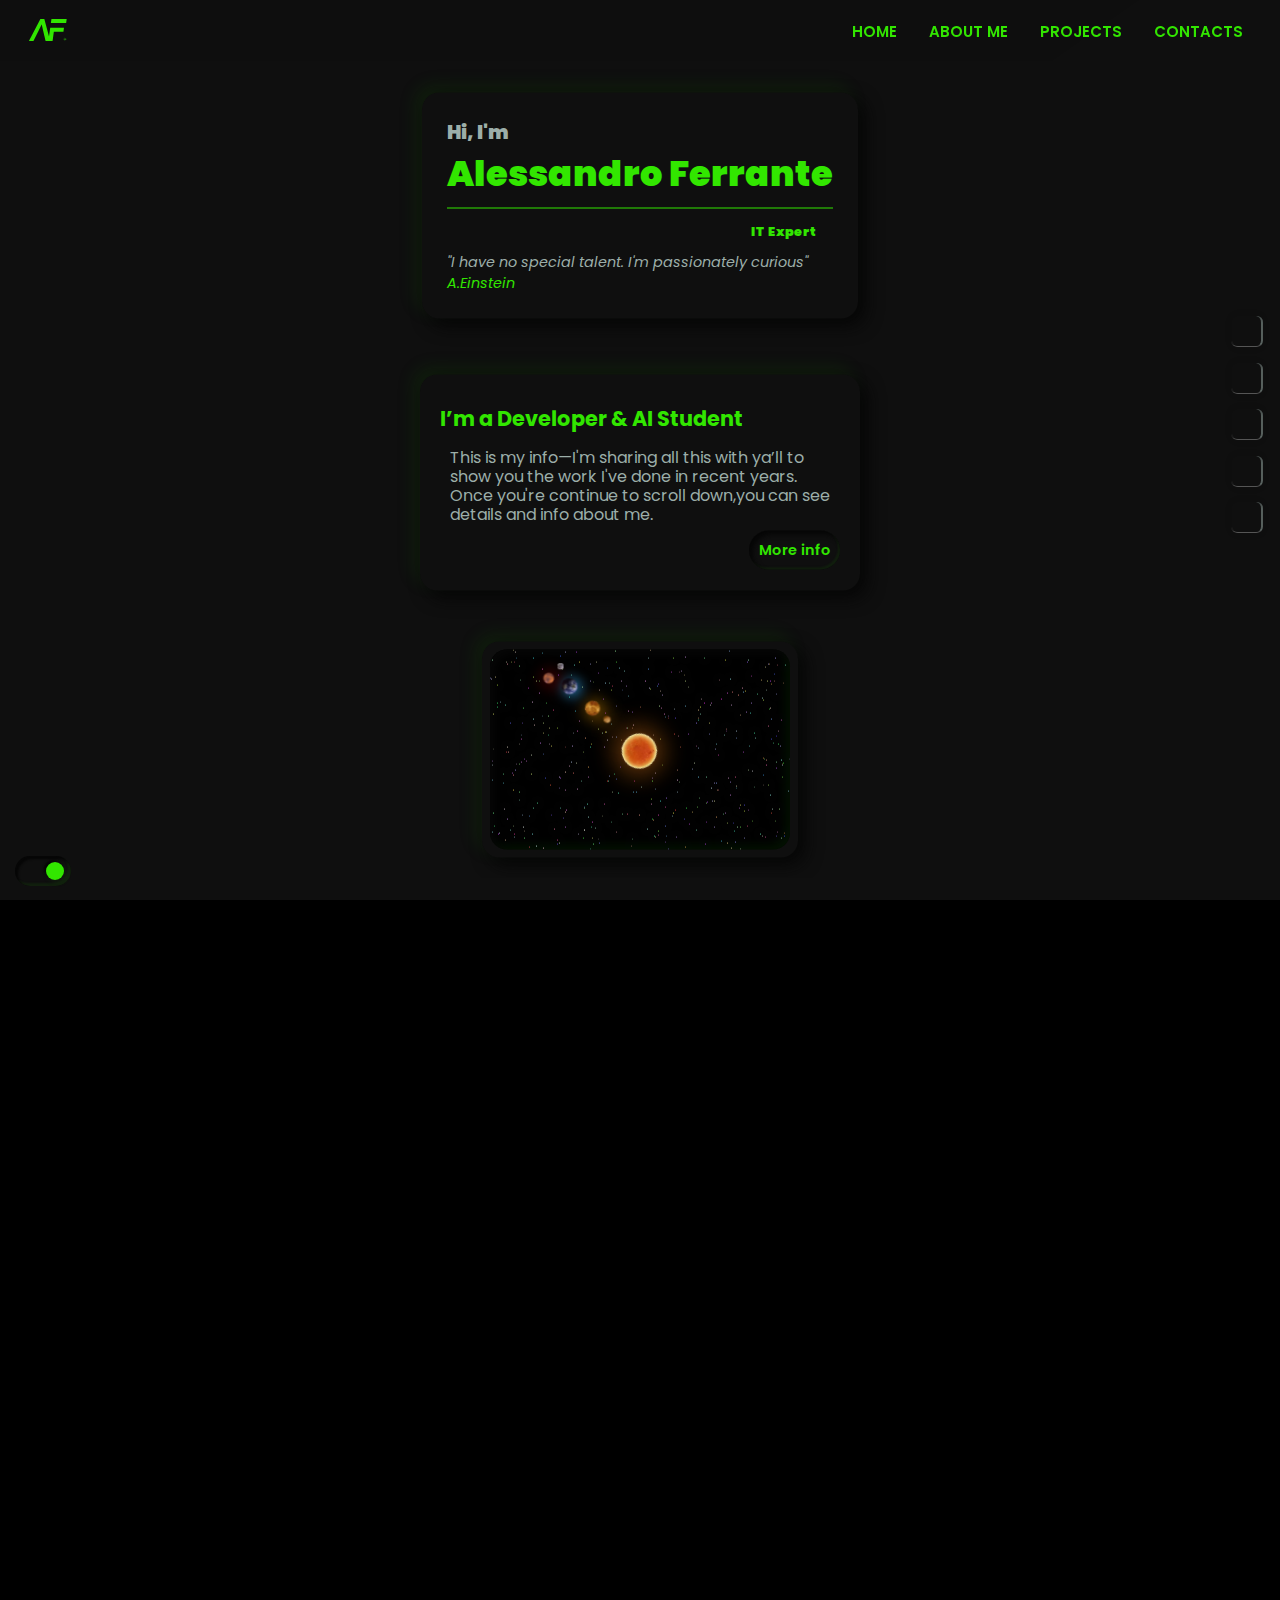
==== commit fd6444c9: "Refactoring: moved animation-component, changed project order and small fixes;" ====
--- a/index.html
+++ b/index.html
@@ -8,11 +8,11 @@
     <title>Alessandro Ferrante | IT Expert</title>
     <meta name="description" content="Alessandro Ferrante, IT Expert in Modica (RG), currently BSC 👨🏼‍💻 Undergraduate at University of Catania">
     <meta name="author" content="Alessandro Ferrante">
-    <meta name="keywords" content="Alessandro Ferrante, IT Expert, Web Developer, Web Designer, Siti Web, Modica, Ragusa, Sicilia, Italia, Developer, Designer, GitHub, Full Stack Developer, gestione server, hosting, gestione dominio">
+    <meta name="keywords" content="Alessandro Ferrante, Alessandro Ferrante IT Expert, Alessandro Ferrante Web Developer, Web Designer, Siti Web, Alessandro Ferrante Modica, Alessandro Ferrante Ragusa, Alessandro Ferrante Sicilia, Alessandro Ferrante Italia, Developer, Designer, Alessandro Ferrante GitHub, Full Stack Developer, gestione server, hosting, gestione dominio">
     <meta content="Ferrante, Alessandro, ferrante alessandro, alessandro ferrante, full stack developer,developer, siti web, Modica, modica, ale, alessandro, dev, Alessandro dev, Alessandro Ferrante Italia, Alessandro Ferrante Modica , informatico, sistemazione computer, gestione server, hosting, gestione dominio" name="keywords">
     <meta name="google-site-verification" content="2DO0pW3_N0Ssf-b_ckfrqstqNLU3VhC4g0GEVsW_d0A" />    
-    <link rel="icon" href="assets/images/LogoWhite.svg">
-    <link rel="apple-touch-icon" sizes="180x180" href="assets/images/LogoWhite.svg">
+    <link rel="icon" href="assets/images/LogoAzure.ico">
+    <link rel="apple-touch-icon" sizes="180x180" href="assets/images/LogoAzure.ico">
     <link type="text/css" href="assets/css/style.css" rel="stylesheet">
     <link rel="preconnect" href="https://fonts.googleapis.com">
     <link rel="preconnect" href="https://ka-f.fontawesome.com" crossorigin>
@@ -25,15 +25,13 @@
     <meta property="og:type" content="website"/>
     <meta property="og:site_name" content="Alessandro Ferrante">
     <meta property="og:title" content="Alessandro Ferrante | IT Expert">
-    <meta property="og:description" content="Ferrante Alessandro, IT Expert in Modica (RG), currently BSC 👨🏼‍💻 Undergraduate at Università di Catania">
-    <meta property="og:image" content="https://raw.githubusercontent.com/AlessandroFerrante/alessandroferrante.github.io/main/assets/images/WebSite-banner.webp">
-    <meta property="og:image:width" content="500"/>
-    <meta property="og:image:height" content="500"/>
+    <meta property="og:description" content="Ferrante Alessandro, IT Expert in Modica (RG), currently BSC 👨🏼‍💻 Undergraduate at University of Catania">
+    <meta property="og:image" content="https://raw.githubusercontent.com/AlessandroFerrante/alessandroferrante.github.io/main/assets/images/WebSite-banner.jpg">
     <meta property="og:url" content="https://alessandroferrante.net">
     <meta name="twitter:card" content="summary_large_image">
     <meta name="twitter:title" content="Alessandro Ferrante | IT Expert">
-    <meta name="twitter:description" content="Ferrante Alessandro, IT Expert in Modica (RG), currently BSC 👨🏼‍💻 Undergraduate at Università di Catania">
-    <meta name="twitter:image" content="https://raw.githubusercontent.com/AlessandroFerrante/alessandroferrante.github.io/main/assets/images/WebSite-banner.webp">
+    <meta name="twitter:description" content="Ferrante Alessandro, IT Expert in Modica (RG), currently BSC 👨🏼‍💻 Undergraduate at University of Catania">
+    <meta name="twitter:image" content="https://raw.githubusercontent.com/AlessandroFerrante/alessandroferrante.github.io/main/assets/images/WebSite-banner.jpg">
     <link rel="canonical" href="https://alessandroferrante.net/"/>
     <meta name="MobileOptimized" content="width">
     <meta name="HandheldFriendly" content="true">
@@ -60,10 +58,10 @@
               </a>
             </div>
           <div class="topnav-a">
-            <a class="" href="#main">Home</a>
-            <a class="" href="#aboutme">About me</a>
-            <a class="" href="#projects">Projects</a>
-            <a class="" href="#contacts">Contacts</a>
+            <a class="menu-link" href="#main">Home</a>
+            <a class="menu-link" href="#aboutme">About me</a>
+            <a class="menu-link" href="#projects">Projects</a>
+            <a class="menu-link" href="#end">Contacts</a>
           </div>
             <a href="javascript:void(0);" class="icon" onclick="responsiveFunction()">
               <i class="fa fa-bars"></i> 
@@ -85,9 +83,19 @@
             <li><a href="https://www.instagram.com/alessandroferrantee/" target="_blank" aria-label="Instagram"><i class="fa-brands fa-instagram" aria-hidden="true"></i></a></li>
             <li><a href="https://twitter.com/AlessandroF_" target="_blank" aria-label="X-Twitter"><i class="fa-brands fa-x-twitter"></i></a></li>
             <li><a href="https://github.com/AlessandroFerrante/" target="_blank" aria-label="GitHub"><i class="fa-brands fa-github" aria-hidden="true"></i></a></li>     
-            <li><a href="#" aria-label="Email" onclick="copyEmail()"><i class="fa fa-envelope" aria-hidden="true"></i></a></li>       
+            <li><a href="mailto:me@alessandroferrante.net" aria-label="Email" onclick="copyEmail()"><i class="fa fa-envelope" aria-hidden="true"></i></a></li>       
           </ul>
         </div>
+        <!-- class="fa-solid fa-shuttle-space"-->
+        <div class="space-toggle">
+          <label for="toggle-checkbox" class="space-checkbox">
+              <img src="/assets/images/Starship.png" alt="" id="fa-solid-fa-shuttle-space">
+              <!--<i class="fa-solid fa-shuttle-space" id="fa-solid-fa-shuttle-space"></i>-->
+              <input type="checkbox" id="toggle-checkbox" style="display: none;">
+          </label>
+      </div>
+      
+      
       </div>
     <!---main-->  
       <div class="main" id="main"> 
@@ -101,59 +109,60 @@
               <span><i class="string-highlight">A.Einstein</i></span>
               <!--<span><a href="#aboutme" text-decoration="none"> About me </a></span>-->
             </div>
- 
             <div id="second-component" class="initial-component">
-              <h2 class="string-highlight">I’m a Developer and Digital Consultant</h2>
+              <h2 class="string-highlight">I’m a Developer & AI Student</h2>
               <p>This is my info—I'm sharing all this with ya’ll to show you the work I've done in recent years. Once you're continue to scroll down,you can see details and info about me.</p>
               <p class="button"><a href="#aboutme" text-decoration="none" class="aboutme-button"> More info <i id="fa-solid fa-arrow-down1" class="fa-solid fa-arrow-down"></i> </a> </p>
             </div> 
-
+            <div id="animation-component">
+              <a href="/space">
+              <div class="sky">
+                <div class="stars"></div>
+                <div class="space">
+                  <div class="sole">
+                    <img src="assets/images/sole.webp" alt="sun" loading="lazy">
+                  </div> 
+                  <div class="mercurio-container">
+                    <div class="mercurio">
+                      <img src="assets/images/Mercurio.webp" alt="mercury" loading="lazy">
+                    </div>
+                  </div>
+                  <div class="venere-container">
+                    <div class="venere">
+                      <img src="assets/images/Venere.webp" alt="venus" loading="lazy">
+                    </div>
+                  </div>
+                  <div class="earth-zone">
+                    <div class="earth-container">
+                      <div class="moon-container">
+                        <div class="moon">
+                          <img src="assets/images/moon.webp" alt="moon" loading="lazy">
+                        </div>
+                      </div>
+                      <div class="earth">
+                        <img src="assets/images/Rotating_earth_animated_transparent.webp" alt="earth" loading="lazy">
+                      </div>
+                    </div>
+                </div>
+                <div class="marte-container">
+                  <div class="marte">
+                    <img src="assets/images/Marte.webp" alt="marte"  loading="lazy">
+                  </div>
+                </div>
+                </div>
+              </div>
+              </a>
+            </div>  
           </div>
         </div> 
         
+        <!--
         <div class="middle0">
-          <div id="animation-component">
-            <a href="/space">
-            <div class="sky">
-              <div class="stars"></div>
-              <div class="space">
-                <div class="sole">
-                  <img src="assets/images/sole.webp" alt="sun" loading="lazy">
-                </div> 
-                <div class="mercurio-container">
-                  <div class="mercurio">
-                    <img src="assets/images/Mercurio.webp" alt="mercury" loading="lazy">
-                  </div>
-                </div>
-                <div class="venere-container">
-                  <div class="venere">
-                    <img src="assets/images/Venere.webp" alt="venus" loading="lazy">
-                  </div>
-                </div>
-                <div class="earth-zone">
-                  <div class="earth-container">
-                    <div class="moon-container">
-                      <div class="moon">
-                        <img src="assets/images/moon.webp" alt="moon" loading="lazy">
-                      </div>
-                    </div>
-                    <div class="earth">
-                      <img src="assets/images/Rotating_earth_animated_transparent.webp" alt="earth" loading="lazy">
-                    </div>
-                  </div>
-              </div>
-              <div class="marte-container">
-                <div class="marte">
-                  <img src="assets/images/Marte.webp" alt="marte"  loading="lazy">
-                </div>
-              </div>
-              </div>
-            </div>
-            </a>
-          </div>   
-        </div>
+          
+        </div>
+         -->
         
-        <div class="middle1" id="aboutme">
+         <div class="middle1" id="aboutme">
           <div class="aboutme"> 
             <div class="mypresentation">
               <h2>About me</h2>
@@ -203,7 +212,6 @@
                   <a href="https://en.wikipedia.org/wiki/SQL" target="_blank"><img src="assets/images/logosql.webp" alt="SQL" loading="lazy"></a> 
                   <a href="https://www.haskell.org/" target="_blank"><img src="assets/images/logoHaskell.webp" alt="Haskell" loading="lazy"></a> 
                   <a href="https://en.wikipedia.org/wiki/Assembly_language" target="_blank"><img src="assets/images/logoassembly.webp" alt="Assembly" loading="lazy"></a> 
-                  <a href="https://en.wikipedia.org/wiki/CSS" target="_blank"><img src="assets/images/logohtmlcss.webp" alt="HTML & CSS" loading="lazy"></a> 
                   <a href="https://threejs.org/" target="_blank"><img src="assets/images/logotheejs.webp" alt="THREE.JS" loading="lazy"></a> 
                   <a href="https://www.markdownguide.org/" target="_blank"><img src="assets/images/logomarkdown.webp" alt="MARKDOWN" loading="lazy"></a> 
                   <a href="https://www.arduino.cc/" target="_blank"><img src="assets/images/logoarduino.webp" alt="ARDUINO" loading="lazy"></a> 
@@ -271,6 +279,81 @@
             <h2>Projects</h2>
             <br>       
             <ul class="cards">
+              <!--
+              <li onclick="dtoggleDetails('card__header4', 'card__overlay4', 'arrow4')">
+                <a href="#" onclick="dtoggleDetails('card__header4', 'card__overlay4', 'arrow4')">
+                  <div  class="card" >
+                    <img style="filter: blur(4px);" src="assets/images/managerial" class="card__image" alt="Managerial"  loading="lazy"/>
+                    <div class="card__overlay" id="card__overlay4">
+                      <div class="card__header" id="card__header4" onclick="dtoggleDetails('card__header4', 'card__overlay4', 'arrow4')">
+                        <svg class="card__arc" xmlns="http://www.w3.org/2000/svg"><path /></svg>                 
+                        <div class="card__header-text">
+                          <h3 class="card__title">Managerial</h3>
+                          <span  class="card__status" ><i id="arrow4" class="fa-solid fa-arrow-up"></i> more details</span>
+                        </div>          
+                      </div>
+                      <a href="https://alessandroferrante.github.io/managerial/" target="_blank" class="card__description" style="color:#15B2E5;"><b>Managerial</b> <i class="fa-solid fa-link"></i></a>
+                      <a href="https://alessandroferrante.github.io/managerial/" target="_blank"><img style="width:80px;margin-left: 30px;top: -80px; border-radius:5px; box-shadow: 0px 1px 6px rgba(0, 0, 0, 0.25);" src="assets/images/GitHub_Logo_White.webp" alt="github"  loading="lazy"></a>
+                    </div>
+                  </div>
+                </a>
+              </li>-->
+              <li onclick="toggleDetails('card__header5', 'card__overlay5', 'arrow5')">
+                <a href="#" onclick="toggleDetails('card__header5', 'card__overlay5', 'arrow5')">
+                  <div  class="card" >
+                    <img style="filter: blur(4px);" src="assets/images/Pi-Memory.webp" class="card__image" alt="Pi-grecoMemory"  loading="lazy"/>
+                    <div class="card__overlay" id="card__overlay5">
+                      <div class="card__header" id="card__header5" onclick="toggleDetails('card__header5', 'card__overlay5', 'arrow5')">
+                        <svg class="card__arc" xmlns="http://www.w3.org/2000/svg"><path /></svg>                 
+                        <div class="card__header-text">
+                          <h3 class="card__title">Pi-π Memory</h3>
+                          <span  class="card__status" ><i id="arrow5" class="fa-solid fa-arrow-up"></i> more details</span>
+                        </div>          
+                      </div>
+                      <p class="card__description">Train your brain by learning the digits of pi(π)</p>
+                      <a href="https://alessandroferrante.github.io/Pi-Memory" target="_blank" class="card__description" style="color:#15B2E5;"><b>Pi Memory</b> <i class="fa-solid fa-link"></i></a>
+                      <a href="https://alessandroferrante.github.io/Pi-Memory" target="_blank"><img style="width:80px;margin-left: 30px;top: -80px; border-radius:5px; box-shadow: 0px 1px 6px rgba(0, 0, 0, 0.25);" src="assets/images/GitHub_Logo_White.webp" alt="github"  loading="lazy"></a>
+                    </div>
+                  </div>
+                </a>
+              </li>
+              <li onclick="toggleDetails('card__header6', 'card__overlay6', 'arrow6')">
+                <a href="#" onclick="toggleDetails('card__header6', 'card__overlay6', 'arrow6')">
+                  <div  class="card" >
+                    <img style="filter: blur(4px);" src="assets/images/WeatherApp.webp" class="card__image" alt="WeatherApp"  loading="lazy"/>
+                    <div class="card__overlay" id="card__overlay6">
+                      <div class="card__header" id="card__header6" onclick="toggleDetails('card__header6', 'card__overlay6', 'arrow6')">
+                        <svg class="card__arc" xmlns="http://www.w3.org/2000/svg"><path /></svg>                 
+                        <div class="card__header-text">
+                          <h3 class="card__title">Weather App</h3>
+                          <span  class="card__status" ><i id="arrow6" class="fa-solid fa-arrow-up"></i> more details</span>
+                        </div>          
+                      </div>
+                      <p class="card__description">Weather widget with Javascript, Vitejs, using openweathermap.org API</p>
+                      <a href="https://alessandroferrante.github.io/WeatherApp" target="_blank" class="card__description" style="color:#15B2E5;"><b>Weather App</b> <i class="fa-solid fa-link"></i></a>
+                      <a href="https://alessandroferrante.github.io/WeatherApp" target="_blank"><img style="width:80px;margin-left: 30px;top: -80px; border-radius:5px; box-shadow: 0px 1px 6px rgba(0, 0, 0, 0.25);" src="assets/images/GitHub_Logo_White.webp" alt="github"  loading="lazy"></a>
+                    </div>
+                  </div>
+                </a>
+              </li>    
+              <li onclick="toggleDetails('card__header3', 'card__overlay3', 'arrow3')">
+                <a href="#" onclick="toggleDetails('card__header3', 'card__overlay3', 'arrow3')">
+                  <div  class="card">
+                    <img style="filter: blur(4px);" src="assets/images/curriculum.webp" class="card__image" alt="Curriculum"  loading="lazy"/>
+                    <div class="card__overlay" id="card__overlay3">
+                      <div class="card__header" id="card__header3" onclick="toggleDetails('card__header3', 'card__overlay3', 'arrow3')">
+                        <svg class="card__arc" xmlns="http://www.w3.org/2000/svg"><path /></svg>                     
+                        <div class="card__header-text">
+                          <h3 class="card__title">Curriculum vitae XML</h3>
+                          <span class="card__status"><i id="arrow3" class="fa-solid fa-arrow-up"></i> more details</span>
+                        </div>
+                      </div>
+                      <a href="https://alessandroferrante.github.io/curriculumvitaeXML/" target="_blank" class="card__description" style="color:#15B2E5;"><b>Curriculum vitae<i class="fa-solid fa-link"></b></i></a>
+                      <a href="https://alessandroferrante.github.io/curriculumvitaeXML/" target="_blank"><img style="width:80px;margin-left: 30px;top: -80px; border-radius:5px; box-shadow: 0px 1px 6px rgba(0, 0, 0, 0.25);" src="assets/images/GitHub_Logo_White.webp" alt="github"  loading="lazy"></a>
+                    </div>
+                  </div>
+                </a>
+              </li>
               <li  onclick="toggleDetails('card__header1', 'card__overlay1', 'arrow1')">
                 <a href="javascript:void(0);" onclick="toggleDetails('card__header1', 'card__overlay1', 'arrow1')">
                   <div class="card">              
@@ -310,86 +393,11 @@
                   </div>
                 </a>
               </li>
-              <li onclick="toggleDetails('card__header3', 'card__overlay3', 'arrow3')">
-                <a href="#" onclick="toggleDetails('card__header3', 'card__overlay3', 'arrow3')">
-                  <div  class="card">
-                    <img style="filter: blur(4px);" src="assets/images/curriculum.webp" class="card__image" alt="Curriculum"  loading="lazy"/>
-                    <div class="card__overlay" id="card__overlay3">
-                      <div class="card__header" id="card__header3" onclick="toggleDetails('card__header3', 'card__overlay3', 'arrow3')">
-                        <svg class="card__arc" xmlns="http://www.w3.org/2000/svg"><path /></svg>                     
-                        <div class="card__header-text">
-                          <h3 class="card__title">Curriculum vitae XML</h3>
-                          <span class="card__status"><i id="arrow3" class="fa-solid fa-arrow-up"></i> more details</span>
-                        </div>
-                      </div>
-                      <a href="https://alessandroferrante.github.io/curriculumvitaeXML/" target="_blank" class="card__description" style="color:#15B2E5;"><b>Curriculum vitae<i class="fa-solid fa-link"></b></i></a>
-                      <a href="https://alessandroferrante.github.io/curriculumvitaeXML/" target="_blank"><img style="width:80px;margin-left: 30px;top: -80px; border-radius:5px; box-shadow: 0px 1px 6px rgba(0, 0, 0, 0.25);" src="assets/images/GitHub_Logo_White.webp" alt="github"  loading="lazy"></a>
-                    </div>
-                  </div>
-                </a>
-              </li>
-              <!--
-              <li onclick="dtoggleDetails('card__header4', 'card__overlay4', 'arrow4')">
-                <a href="#" onclick="dtoggleDetails('card__header4', 'card__overlay4', 'arrow4')">
-                  <div  class="card" >
-                    <img style="filter: blur(4px);" src="assets/images/managerial" class="card__image" alt="Managerial"  loading="lazy"/>
-                    <div class="card__overlay" id="card__overlay4">
-                      <div class="card__header" id="card__header4" onclick="dtoggleDetails('card__header4', 'card__overlay4', 'arrow4')">
-                        <svg class="card__arc" xmlns="http://www.w3.org/2000/svg"><path /></svg>                 
-                        <div class="card__header-text">
-                          <h3 class="card__title">Managerial</h3>
-                          <span  class="card__status" ><i id="arrow4" class="fa-solid fa-arrow-up"></i> more details</span>
-                        </div>          
-                      </div>
-                      <a href="https://alessandroferrante.github.io/managerial/" target="_blank" class="card__description" style="color:#15B2E5;"><b>Managerial</b> <i class="fa-solid fa-link"></i></a>
-                      <a href="https://alessandroferrante.github.io/managerial/" target="_blank"><img style="width:80px;margin-left: 30px;top: -80px; border-radius:5px; box-shadow: 0px 1px 6px rgba(0, 0, 0, 0.25);" src="assets/images/GitHub_Logo_White.webp" alt="github"  loading="lazy"></a>
-                    </div>
-                  </div>
-                </a>
-              </li>-->
-              <li onclick="toggleDetails('card__header5', 'card__overlay5', 'arrow5')">
-                <a href="#" onclick="toggleDetails('card__header5', 'card__overlay5', 'arrow5')">
-                  <div  class="card" >
-                    <img style="filter: blur(4px);" src="assets/images/Pi-Memory.webp" class="card__image" alt="Pi-grecoMemory"  loading="lazy"/>
-                    <div class="card__overlay" id="card__overlay5">
-                      <div class="card__header" id="card__header5" onclick="toggleDetails('card__header5', 'card__overlay5', 'arrow5')">
-                        <svg class="card__arc" xmlns="http://www.w3.org/2000/svg"><path /></svg>                 
-                        <div class="card__header-text">
-                          <h3 class="card__title">Pi-π Memory</h3>
-                          <span  class="card__status" ><i id="arrow5" class="fa-solid fa-arrow-up"></i> more details</span>
-                        </div>          
-                      </div>
-                      <p class="card__description">Train your brain by learning the digits of pi(π)</p>
-                      <a href="https://alessandroferrante.github.io/Pi-Memory" target="_blank" class="card__description" style="color:#15B2E5;"><b>Pi Memory</b> <i class="fa-solid fa-link"></i></a>
-                      <a href="https://alessandroferrante.github.io/Pi-Memory" target="_blank"><img style="width:80px;margin-left: 30px;top: -80px; border-radius:5px; box-shadow: 0px 1px 6px rgba(0, 0, 0, 0.25);" src="assets/images/GitHub_Logo_White.webp" alt="github"  loading="lazy"></a>
-                    </div>
-                  </div>
-                </a>
-              </li>
-              <li onclick="toggleDetails('card__header6', 'card__overlay6', 'arrow6')">
-                <a href="#" onclick="toggleDetails('card__header6', 'card__overlay6', 'arrow6')">
-                  <div  class="card" >
-                    <img style="filter: blur(4px);" src="assets/images/WeatherApp.webp" class="card__image" alt="WeatherApp"  loading="lazy"/>
-                    <div class="card__overlay" id="card__overlay6">
-                      <div class="card__header" id="card__header6" onclick="toggleDetails('card__header6', 'card__overlay6', 'arrow6')">
-                        <svg class="card__arc" xmlns="http://www.w3.org/2000/svg"><path /></svg>                 
-                        <div class="card__header-text">
-                          <h3 class="card__title">Weather App</h3>
-                          <span  class="card__status" ><i id="arrow6" class="fa-solid fa-arrow-up"></i> more details</span>
-                        </div>          
-                      </div>
-                      <p class="card__description">Weather widget with Javascript, Vitejs, using openweathermap.org API</p>
-                      <a href="https://alessandroferrante.github.io/WeatherApp" target="_blank" class="card__description" style="color:#15B2E5;"><b>Weather App</b> <i class="fa-solid fa-link"></i></a>
-                      <a href="https://alessandroferrante.github.io/WeatherApp" target="_blank"><img style="width:80px;margin-left: 30px;top: -80px; border-radius:5px; box-shadow: 0px 1px 6px rgba(0, 0, 0, 0.25);" src="assets/images/GitHub_Logo_White.webp" alt="github"  loading="lazy"></a>
-                    </div>
-                  </div>
-                </a>
-              </li>    
-            </ul>
+          </ul>
           </div>      
         </div>
         <div class="middle3" id="contacts">
-          <div class="contacts">
+          <div class="contacts">            
             <h2>Contacts</h2>
             <div>
               <p class="contact-name">EMAIL</p>
@@ -414,11 +422,11 @@
                   <!--<a href="">@alessandroferrantee</a>-->
                 </div>
                 <div>
-                  <a href="https://twitter.com/AlessandroF_" target="_blank" aria-label="X" class="contact-name">TWITTER</a>
+                  <a href="https://x.com/AlessandroF_" target="_blank" aria-label="X" class="contact-name">TWITTER</a>
                   <!--<a href="">@AlessandroF_</a>-->
                 </div>     
                 <div>
-                  <a href="#" class="contact-name" aria-label="Mastodon">MASTODON</a>
+                  <a href="https://mastodon.social/@alessandroferrante" target="_blank" aria-label="mastodon" class="contact-name" aria-label="Mastodon">MASTODON</a>
                   <!--<a href="">AlessandroFerrante</a>-->
                 </div>    
              </div>             
@@ -429,7 +437,7 @@
       <div class="end" id="end">
         <div class="gridend">
           <div class="return-up">
-            <a href="#main" class="string-highlight"><i id="fa-solid fa-arrow-down1" class="fa-solid fa-arrow-up"></i></a>
+            <a href="" onclick="window.scrollTo({ top: 0, behavior: 'smooth' });" class="string-highlight"><i id="fa-solid fa-arrow-down1" class="fa-solid fa-arrow-up"></i></a>
           </div>
           <div class="powered">
             <h3 class="string-highlight">Powered by</h3>
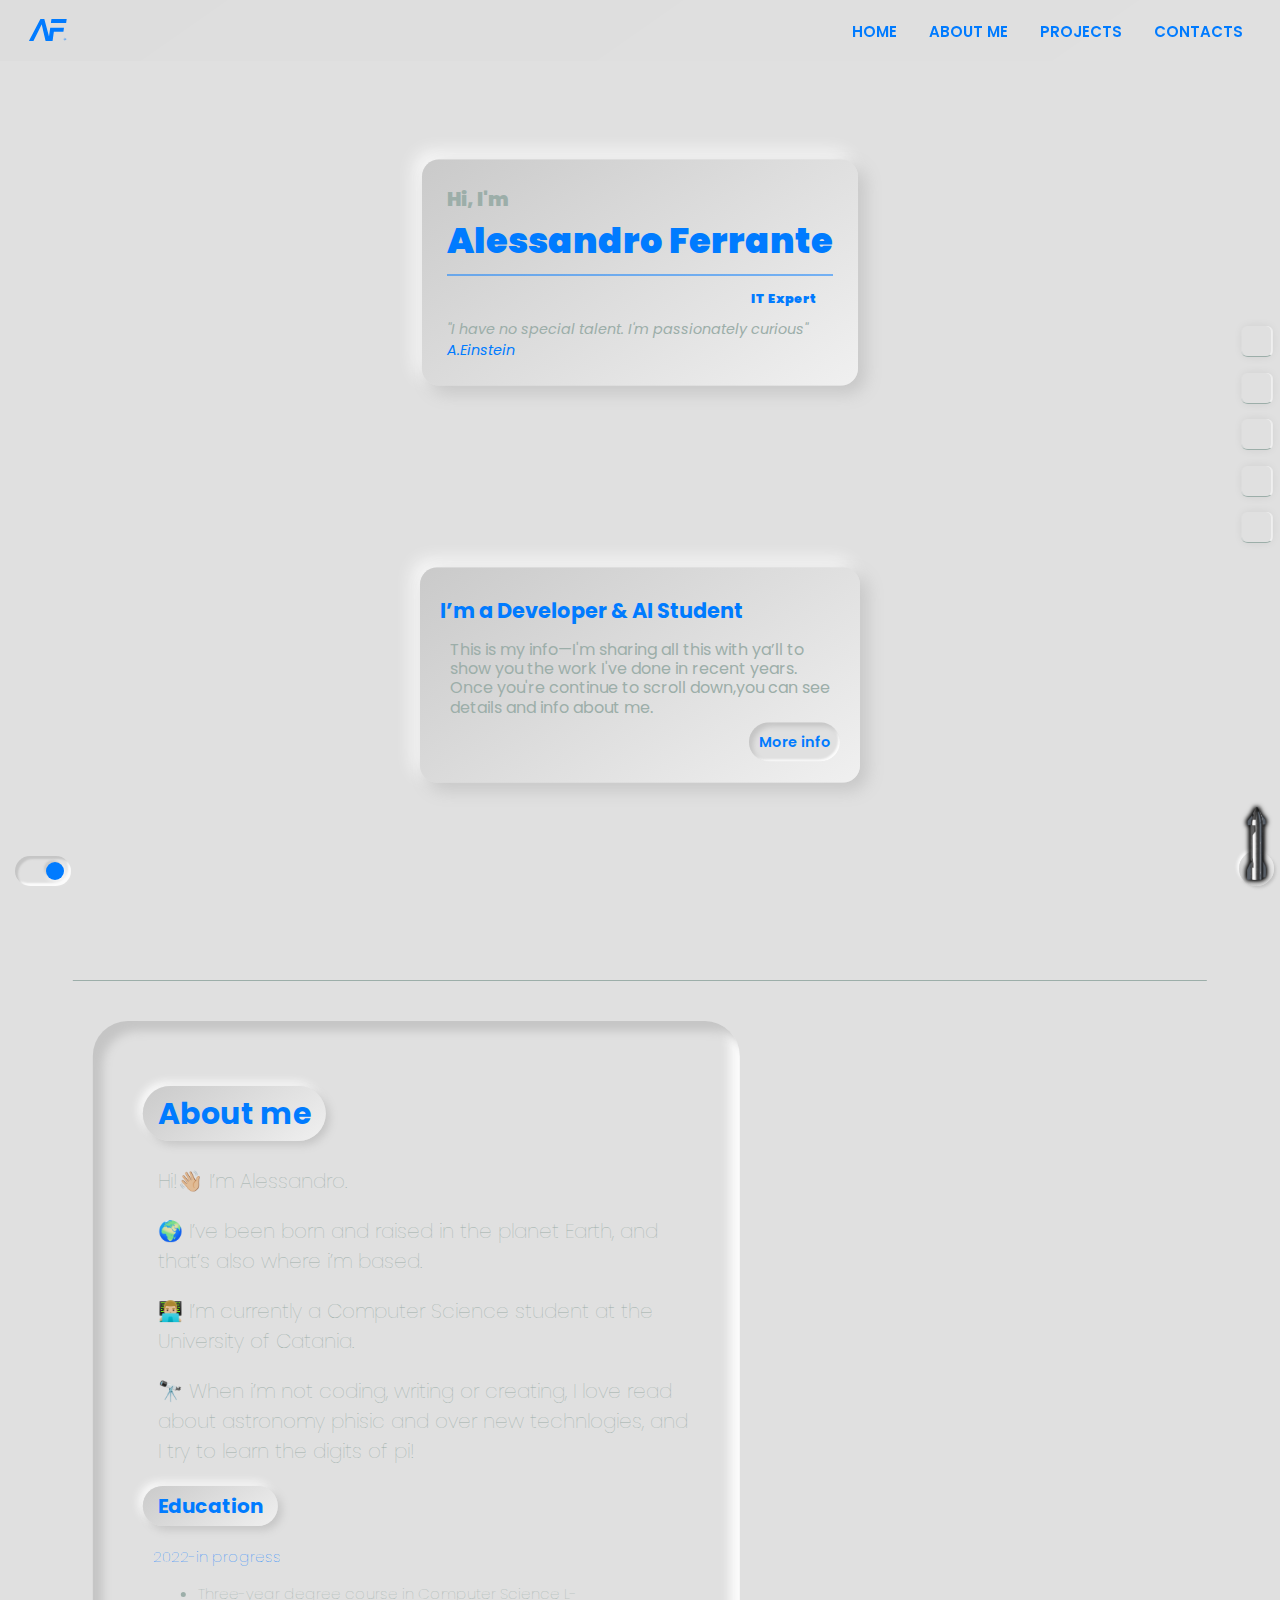
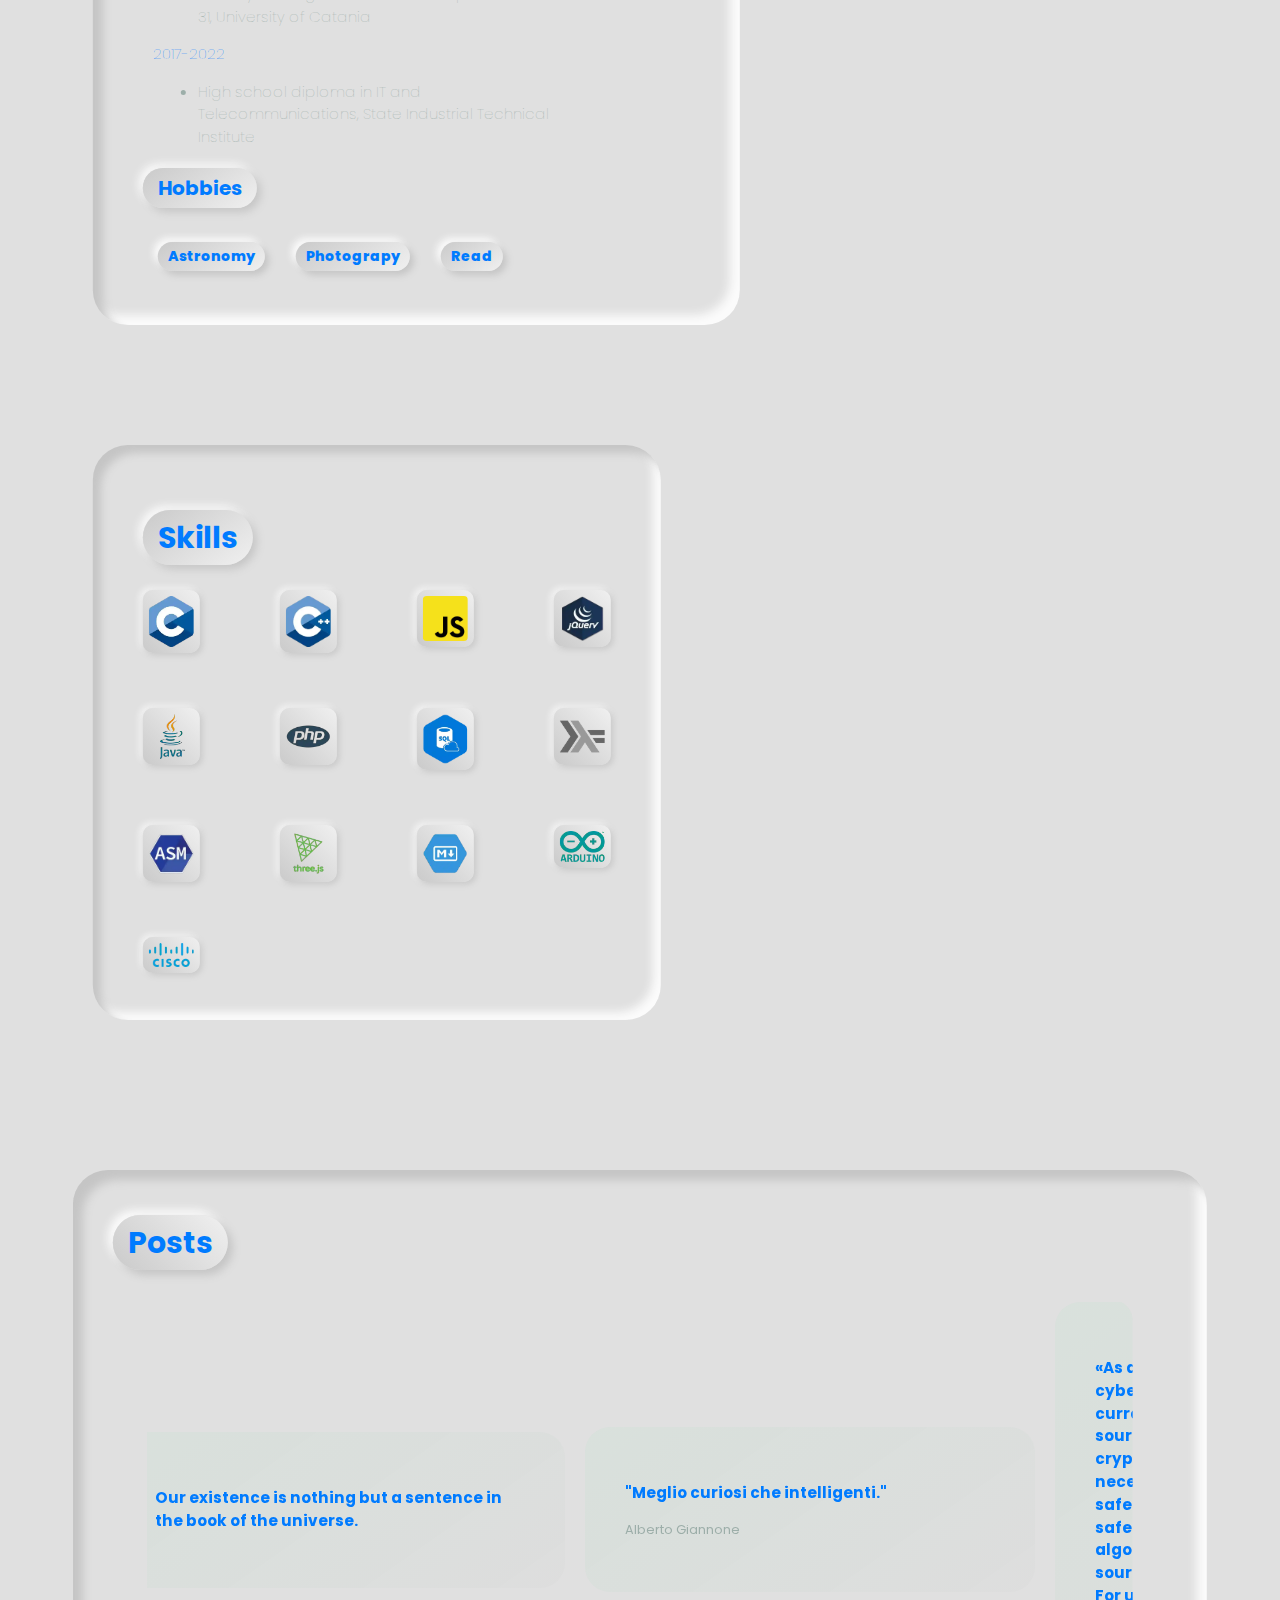
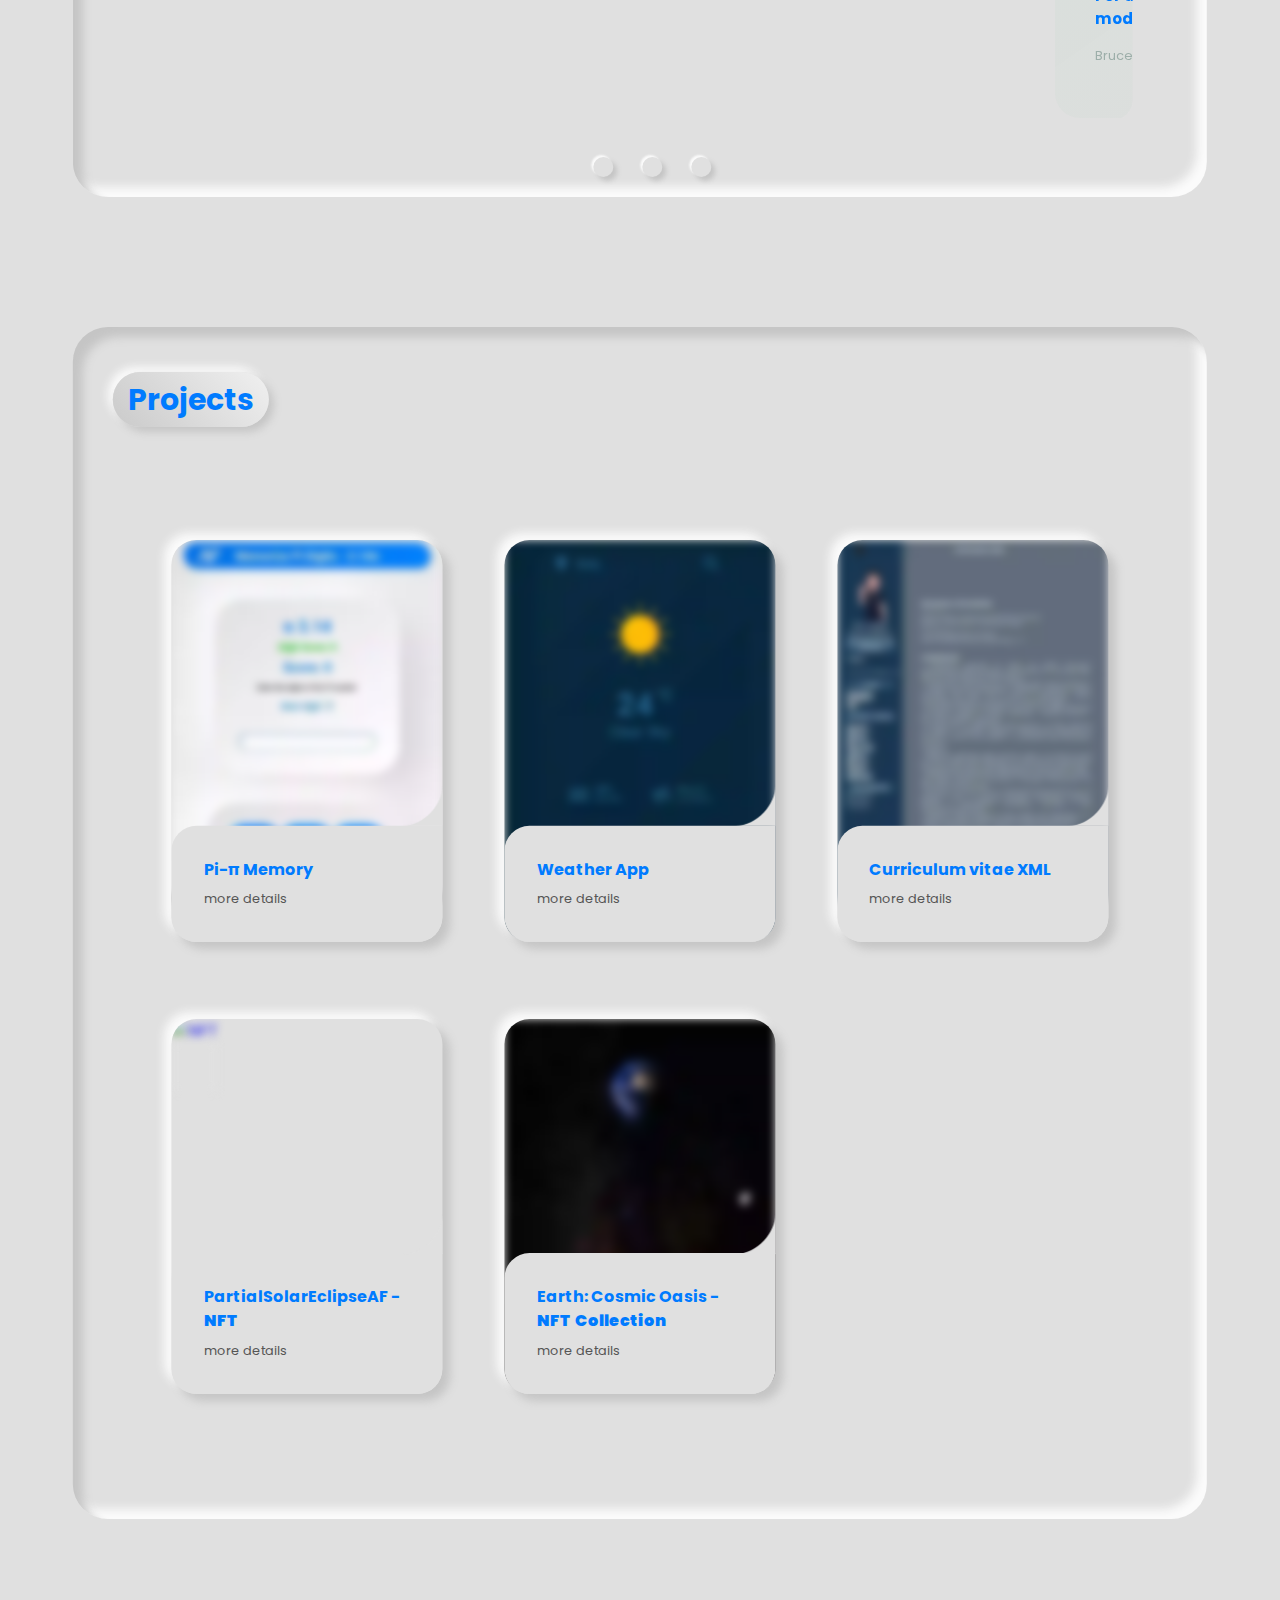
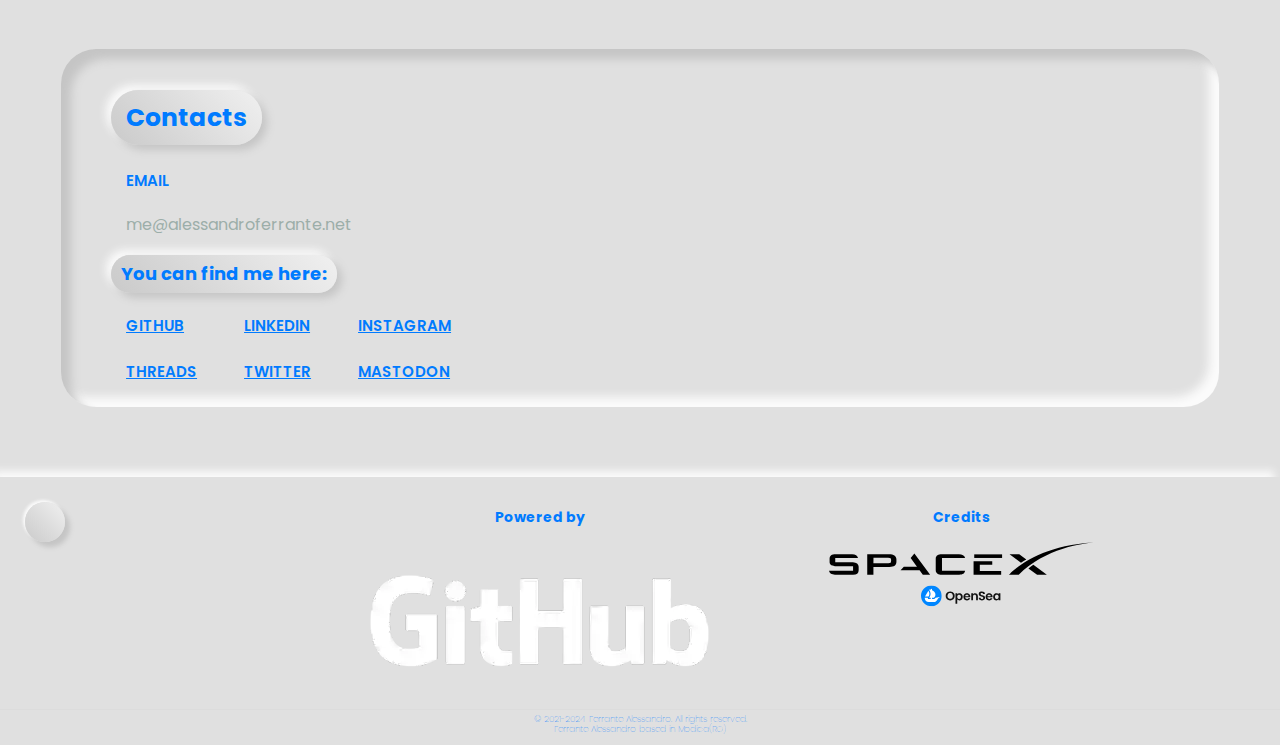
==== commit a79908ea: "Add: spacex-logo and fixes rocket animation and other" ====
--- a/index.html
+++ b/index.html
@@ -441,11 +441,61 @@
           </div>
           <div class="powered">
             <h3 class="string-highlight">Powered by</h3>
-            <a href="https://github.com/"><img style="width:60px; padding: 2px; border-radius:5px; box-shadow: inset 0px 1px 2px #0f0f0f4f;" src="assets/images/GitHub_Logo_White.webp" alt="github"  loading="lazy"></a>
+            <a href="https://github.com/"><img class="github-logo" src="assets/images/GitHub_Logo_White.webp" alt="github"  loading="lazy"></a>
           </div>
           <div class="credits">
             <h3 class="string-highlight">Credits</h3>
-            <a href="https://opensea.io/" title="Buy on OpenSea" target="_blank"><img style=" width:80px; padding: 5px; border-radius:5px; box-shadow: inset 0px 1px 2px #0f0f0f4f;" src="assets/images/OpenSea-Full-Logo (light).webp" alt="Available on OpenSea"  loading="lazy"/></a>
+              <a href="https://spacex.com/" class="spaceXLogo"">
+                <svg version="1.1" x="0px" y="0px" viewBox="0 0 400 50" aria-hidden="true">
+                <title>Inspiration rendering of the rocket provided by SpaceX. This site is not affiliated with SpaceX</title>
+                <g class="letter_s">
+                  <path class="fill-spaceX-logo" d="M37.5,30.5H10.9v-6.6h34.3c-0.9-2.8-3.8-5.4-8.9-5.4H11.4c-5.7,0-9,2.1-9,6.7v4.9c0,4,3.4,6.3,8.4,6.3h26.9v7H1.5
+                  c0.9,3.8,3.8,5.8,9,5.8h27.1c5.7,0,8.5-2.2,8.5-6.9v-4.9C46.1,33.1,42.8,30.8,37.5,30.5z"></path>
+                </g>
+                <g class="letter_p">
+                  <path class="fill-spaceX-logo" d="M91.8,18.6H59v30.7h9.3V37.5h24.2c6.7,0,10.4-2.3,10.4-7.7v-3.4C102.8,21.4,98.6,18.6,91.8,18.6z M94.8,28.4
+                  c0,2.2-0.4,3.4-4,3.4H68.3l0.1-8h22c4,0,4.5,1.2,4.5,3.3V28.4z"></path>
+                </g>
+                <g class="letter_a">
+                  <polygon class="fill-spaceX-logo" points="129.9,17.3 124.3,24.2 133.8,37.3 114,37.3 109.1,42.5 137.7,42.5 142.6,49.3 153.6,49.3 	"></polygon>
+                </g>
+                <g class="letter_c">
+                  <path class="fill-spaceX-logo" d="M171.4,23.9h34.8c-0.9-3.6-4.4-5.4-9.4-5.4h-26c-4.5,0-8.8,1.8-8.8,6.7v17.2c0,4.9,4.3,6.7,8.8,6.7h26.3
+                  c6,0,8.1-1.7,9.1-5.8h-34.8V23.9z"></path>
+                </g>
+                <g class="letter_e">
+                  <polygon class="fill-spaceX-logo" points="228.3,43.5 228.3,34.1 247,34.1 247,28.9 218.9,28.9 218.9,49.3 260.4,49.3 260.4,43.5 	"></polygon>
+                  <rect class="fill-spaceX-logo" x="219.9" y="18.6" width="41.9" height="5.4"></rect>
+                </g>
+                <g class="letter_x">
+                  <path class="fill-spaceX-logo" d="M287.6,18.6H273l17.2,12.6c2.5-1.7,5.4-3.5,8-5L287.6,18.6z"></path>
+                  <path class="fill-spaceX-logo" d="M308.8,34.3c-2.5,1.7-5,3.6-7.4,5.4l13,9.5h14.7L308.8,34.3z"></path>
+                </g>
+                <g class="letter_swoosh">
+                  <path class="fill-spaceX-logo" d="M399,0.7c-80,4.6-117,38.8-125.3,46.9l-1.7,1.6h14.8C326.8,9.1,384.3,2,399,0.7L399,0.7z"></path>
+                </g>
+              </svg>
+            </a>
+            <a href="https://opensea.io/" title="Buy on OpenSea" target="_blank" >
+              <svg xmlns="http://www.w3.org/2000/svg"  width="80" height="fit-content" viewBox="0 0 1160 302" fill="none">
+              <g clip-path="url(#clip0_1_4)">
+              <path d="M285 142C285 217.111 224.111 278 149 278C73.8893 278 13 217.111 13 142C13 66.8893 73.8893 5.99999 149 5.99999C224.111 5.99999 285 66.8893 285 142Z" fill="white"/>
+              <path d="M151.805 0.50158C67.6505 -0.200753 -0.701546 68.1513 0.000786814 152.306C0.70312 234.027 67.4749 300.799 149.171 301.476C233.326 302.204 301.703 233.827 300.976 149.672C300.298 67.9758 233.527 1.20391 151.805 0.50158ZM106.806 75.4004C116.438 87.6411 122.207 103.118 122.207 119.923C122.207 134.472 117.892 148.017 110.468 159.329H58.2944L106.806 75.4004ZM265.884 177.916C265.884 178.618 265.508 179.22 264.856 179.496C261.319 181.001 249.655 186.419 244.789 193.167C232.272 210.6 222.716 237.991 201.345 237.991H112.173C80.5935 237.991 54.1808 212.932 54.2059 179.546C54.2059 178.719 54.9082 178.041 55.7359 178.041H98.0014C99.4562 178.041 100.61 179.22 100.61 180.65V188.802C100.61 193.142 104.122 196.653 108.461 196.653H140.518V177.991H118.62C131.212 162.038 138.712 141.896 138.712 119.973C138.712 95.5172 129.33 73.2182 113.979 56.5377C123.26 57.6163 132.14 59.4725 140.518 61.9307V56.7384C140.518 51.3455 144.882 46.981 150.275 46.981C155.668 46.981 160.032 51.3455 160.032 56.7384V69.255C189.957 83.2264 209.547 106.403 209.547 132.615C209.547 147.992 202.825 162.314 191.211 174.354C188.979 176.662 185.893 177.966 182.658 177.966H160.032V196.603H188.427C194.547 196.603 205.534 184.989 210.751 177.991C210.751 177.991 210.977 177.64 211.579 177.464C212.181 177.289 263.727 165.45 263.727 165.45C264.805 165.149 265.884 165.976 265.884 167.08V177.916Z" fill="#0086FF"/>
+              </g>
+              <path class="fill-opnesea-logo" d="M423.245 216.309C411.338 216.309 400.403 213.514 390.44 207.925C380.477 202.336 372.58 194.621 366.748 184.779C360.916 174.816 358 163.578 358 151.063C358 138.67 360.916 127.553 366.748 117.711C372.58 107.748 380.477 99.9725 390.44 94.3835C400.403 88.7945 411.338 86 423.245 86C435.274 86 446.209 88.7945 456.05 94.3835C466.013 99.9725 473.85 107.748 479.561 117.711C485.393 127.553 488.309 138.67 488.309 151.063C488.309 163.578 485.393 174.816 479.561 184.779C473.85 194.621 466.013 202.336 456.05 207.925C446.087 213.514 435.152 216.309 423.245 216.309ZM423.245 193.527C430.9 193.527 437.643 191.826 443.475 188.424C449.307 184.901 453.863 179.919 457.144 173.48C460.424 167.04 462.065 159.568 462.065 151.063C462.065 142.558 460.424 135.147 457.144 128.829C453.863 122.389 449.307 117.468 443.475 114.066C437.643 110.664 430.9 108.963 423.245 108.963C415.591 108.963 408.787 110.664 402.833 114.066C397.001 117.468 392.445 122.389 389.165 128.829C385.884 135.147 384.244 142.558 384.244 151.063C384.244 159.568 385.884 167.04 389.165 173.48C392.445 179.919 397.001 184.901 402.833 188.424C408.787 191.826 415.591 193.527 423.245 193.527Z" fill="#121212"/>
+              <path class="fill-opnesea-logo" d="M525.516 128.646C528.797 124.029 533.292 120.202 539.003 117.165C544.835 114.006 551.456 112.426 558.868 112.426C567.494 112.426 575.27 114.552 582.196 118.805C589.243 123.057 594.771 129.132 598.781 137.03C602.912 144.806 604.977 153.858 604.977 164.185C604.977 174.513 602.912 183.686 598.781 191.705C594.771 199.602 589.243 205.738 582.196 210.112C575.27 214.486 567.494 216.673 558.868 216.673C551.456 216.673 544.895 215.154 539.185 212.117C533.596 209.079 529.04 205.252 525.516 200.635V263.147H500.001V114.066H525.516V128.646ZM578.915 164.185C578.915 158.11 577.64 152.886 575.088 148.512C572.658 144.016 569.378 140.614 565.247 138.306C561.237 135.997 556.863 134.843 552.125 134.843C547.508 134.843 543.134 136.058 539.003 138.488C534.993 140.796 531.713 144.198 529.161 148.694C526.731 153.189 525.516 158.475 525.516 164.55C525.516 170.625 526.731 175.91 529.161 180.405C531.713 184.901 534.993 188.364 539.003 190.794C543.134 193.102 547.508 194.256 552.125 194.256C556.863 194.256 561.237 193.041 565.247 190.611C569.378 188.181 572.658 184.719 575.088 180.223C577.64 175.728 578.915 170.382 578.915 164.185Z" fill="#121212"/>
+              <path class="fill-opnesea-logo" d="M715.554 162.363C715.554 166.008 715.311 169.288 714.825 172.204H641.014C641.622 179.494 644.173 185.205 648.669 189.336C653.164 193.467 658.692 195.532 665.253 195.532C674.73 195.532 681.474 191.462 685.483 183.321H713.003C710.087 193.041 704.498 201.06 696.236 207.378C687.974 213.575 677.829 216.673 665.8 216.673C656.08 216.673 647.332 214.547 639.556 210.294C631.902 205.92 625.887 199.785 621.513 191.887C617.261 183.99 615.135 174.877 615.135 164.55C615.135 154.101 617.261 144.927 621.513 137.03C625.766 129.132 631.719 123.057 639.374 118.805C647.028 114.552 655.837 112.426 665.8 112.426C675.399 112.426 683.964 114.492 691.497 118.623C699.152 122.754 705.045 128.646 709.176 136.301C713.428 143.834 715.554 152.521 715.554 162.363ZM689.128 155.073C689.007 148.512 686.637 143.287 682.02 139.399C677.403 135.39 671.754 133.385 665.071 133.385C658.753 133.385 653.407 135.329 649.033 139.217C644.781 142.983 642.168 148.269 641.196 155.073H689.128Z" fill="#121212"/>
+              <path class="fill-opnesea-logo" d="M784.661 112.608C796.69 112.608 806.41 116.436 813.821 124.09C821.233 131.623 824.939 142.194 824.939 155.802V215.033H799.424V159.264C799.424 151.245 797.419 145.11 793.409 140.857C789.4 136.483 783.932 134.296 777.007 134.296C769.96 134.296 764.371 136.483 760.24 140.857C756.23 145.11 754.226 151.245 754.226 159.264V215.033H728.711V114.066H754.226V126.642C757.628 122.268 761.941 118.866 767.165 116.436C772.511 113.884 778.343 112.608 784.661 112.608Z" fill="#121212"/>
+              <path class="fill-opnesea-logo" d="M884.012 216.309C875.142 216.309 867.123 214.79 859.955 211.752C852.908 208.715 847.319 204.341 843.188 198.63C839.057 192.92 836.93 186.177 836.809 178.401H864.146C864.511 183.625 866.333 187.756 869.614 190.794C873.016 193.831 877.633 195.35 883.465 195.35C889.418 195.35 894.096 193.953 897.498 191.158C900.9 188.242 902.601 184.476 902.601 179.859C902.601 176.092 901.447 172.994 899.138 170.564C896.83 168.134 893.914 166.251 890.39 164.914C886.988 163.456 882.25 161.877 876.175 160.176C867.913 157.746 861.17 155.376 855.945 153.068C850.842 150.638 846.407 147.054 842.641 142.315C838.996 137.455 837.173 131.016 837.173 122.997C837.173 115.464 839.057 108.903 842.823 103.314C846.59 97.7247 851.875 93.4722 858.679 90.5562C865.483 87.5187 873.259 86 882.007 86C895.129 86 905.76 89.2197 913.901 95.6592C922.163 101.977 926.719 110.847 927.569 122.268H899.503C899.26 117.894 897.377 114.309 893.853 111.515C890.451 108.599 885.895 107.141 880.184 107.141C875.203 107.141 871.193 108.417 868.156 110.968C865.24 113.52 863.782 117.225 863.782 122.085C863.782 125.487 864.875 128.343 867.062 130.651C869.371 132.838 872.165 134.661 875.446 136.119C878.848 137.455 883.586 139.035 889.661 140.857C897.923 143.287 904.667 145.717 909.891 148.147C915.116 150.577 919.611 154.222 923.378 159.082C927.144 163.942 929.027 170.321 929.027 178.218C929.027 185.022 927.266 191.34 923.742 197.172C920.219 203.004 915.055 207.682 908.251 211.206C901.447 214.608 893.367 216.309 884.012 216.309Z" fill="#121212"/>
+              <path class="fill-opnesea-logo" d="M1037.72 162.363C1037.72 166.008 1037.47 169.288 1036.99 172.204H963.177C963.784 179.494 966.335 185.205 970.831 189.336C975.326 193.467 980.855 195.532 987.416 195.532C996.893 195.532 1003.64 191.462 1007.65 183.321H1035.17C1032.25 193.041 1026.66 201.06 1018.4 207.378C1010.14 213.575 999.991 216.673 987.962 216.673C978.242 216.673 969.495 214.547 961.719 210.294C954.064 205.92 948.05 199.785 943.676 191.887C939.423 183.99 937.297 174.877 937.297 164.55C937.297 154.101 939.423 144.927 943.676 137.03C947.928 129.132 953.882 123.057 961.536 118.805C969.191 114.552 977.999 112.426 987.962 112.426C997.561 112.426 1006.13 114.492 1013.66 118.623C1021.31 122.754 1027.21 128.646 1031.34 136.301C1035.59 143.834 1037.72 152.521 1037.72 162.363ZM1011.29 155.073C1011.17 148.512 1008.8 143.287 1004.18 139.399C999.566 135.39 993.916 133.385 987.233 133.385C980.915 133.385 975.569 135.329 971.195 139.217C966.943 142.983 964.331 148.269 963.359 155.073H1011.29Z" fill="#121212"/>
+              <path class="fill-opnesea-logo" d="M1046.13 164.185C1046.13 153.979 1048.14 144.927 1052.15 137.03C1056.28 129.132 1061.81 123.057 1068.73 118.805C1075.78 114.552 1083.62 112.426 1092.24 112.426C1099.78 112.426 1106.34 113.945 1111.93 116.982C1117.64 120.02 1122.19 123.847 1125.6 128.464V114.066H1151.29V215.033H1125.6V200.271C1122.31 205.009 1117.76 208.958 1111.93 212.117C1106.22 215.154 1099.59 216.673 1092.06 216.673C1083.56 216.673 1075.78 214.486 1068.73 210.112C1061.81 205.738 1056.28 199.602 1052.15 191.705C1048.14 183.686 1046.13 174.513 1046.13 164.185ZM1125.6 164.55C1125.6 158.353 1124.38 153.068 1121.95 148.694C1119.52 144.198 1116.24 140.796 1112.11 138.488C1107.98 136.058 1103.54 134.843 1098.8 134.843C1094.07 134.843 1089.69 135.997 1085.68 138.306C1081.67 140.614 1078.39 144.016 1075.84 148.512C1073.41 152.886 1072.2 158.11 1072.2 164.185C1072.2 170.26 1073.41 175.606 1075.84 180.223C1078.39 184.719 1081.67 188.181 1085.68 190.611C1089.81 193.041 1094.19 194.256 1098.8 194.256C1103.54 194.256 1107.98 193.102 1112.11 190.794C1116.24 188.364 1119.52 184.962 1121.95 180.588C1124.38 176.092 1125.6 170.746 1125.6 164.55Z" fill="#121212"/>
+              <defs>
+              <clipPath id="clip0_1_4">
+              <rect width="301" height="301" fill="white" transform="translate(0 0.5)"/>
+              </clipPath>
+              </defs>
+              </svg>
+            </a>
           </div>
           <div >
             <h3></h3>
--- a/assets/css/style.css
+++ b/assets/css/style.css
@@ -1,5 +1,83 @@
 @import url('https://fonts.googleapis.com/css2?family=Poppins:ital,wght@0,300;0,400;0,700;1,700&display=swap');
-:root{ /*dark*/   
+:root{ /*light*/   
+  --trasparent:#00000000;/*topnav*/
+  --line-trasparent:#d1d1d13e;
+  --blue:#003153;
+  --blue-petrolium:#001b2e;
+  --blue-indigo:#124375;
+  --blue-bdazzled:#285786;
+  --white-dirty:#f7f0f0;/*(topnav-desk)*/
+  --white-cream: #fffffe;
+  --white-im:#dedede;
+  --off-white:#d1d1d1;
+  --hard-grey:#101010;
+  --grey:#9CAEA9;/*(text-topnav-mobile)*/
+  --trasparent-grey:#2d2d2d82;
+  --grey-hot:#555555;
+  --light-grey:#DEEBE3;
+  --green: #4bca00;
+  --black:#000000;
+  --blu-first:#1f316c;
+
+  --azure:#007bff;
+  --white:#ffffff;
+  --font-alpha: var(--azure);
+  --font-beta: var(--grey);
+  --font-gamma: var(--grey-hot);
+  --white-alpha: #e0e0e0; /*background */
+  --white-beta: #cacaca; /*first of gradient*/
+  --white-gamma: #f0f0f0; /*second of gradient*/
+  --white-delta: #c5c5c5; /*up box*/
+  --white-epsilon: #fbfbfb; /*down box*/
+
+  --background-neumorphism: var(--white-alpha);
+  --first-gradient: var(--white-beta);
+  --second-gradient: var(--white-gamma);
+  --up-box: var(--white-delta);
+  --down-box: var(--white-epsilon);
+
+  --list-icon:var(--font-alpha);/* grey-hot*/
+  --list-border-bottom: var(--grey);
+  --list-border-right: var(--white);
+  --blur-li: 1px;/*2*/
+  --topnav:var(--light-grey);
+  --boxshadow-nav:#0000001a;
+  --text-topnav-desk:var(--font-alpha);/* grey-hot*/
+  --text-topnav-mob:var(--font-alpha);/* grey-hot*/
+  --border-nav:var(--black);
+  --main_color:var(--white-alpha);
+  --background-main: var(--white-alpha);
+  --background-first: var(--white-alpha);
+  --string-highlight:var(--font-alpha);
+  --initial-component:var(--font-beta);/*grey-hot*/
+  --line-first-component-name:var(--font-alpha);
+  --first-component-button:var(--font-beta);
+  --background-middle:var(--trasparent);
+  --line-middle:var(--grey);
+  --border-middle:var(--line-trasparent);
+  --aboutme-font:var(--font-alpha);
+  --items-skills:var(--white-cream);
+  --project-font:var(--font-alpha);
+  --card-project: var(--white-alpha);
+  --border-items-project:var(--light-grey);
+  --description-card:var(--font-gamma);
+  --curve: 25;
+  --background-end:var(--grey);/* hard-grey*/
+  --end-font:var(--font-alpha);/*off-white*//*grey-hot*/
+  --line-end:var(--line-trasparent);
+  --background-loading:var(--background-neumorphism);
+  --console:var(--grey-alpha);
+  --border-console:var(--black);
+  --console-font:limegreen;
+  --url-logo:url(../images/LogoAzure.svg);
+  --drop-logo:#c2c2c2;
+  --translateX:50px;
+  /** --msg:;  msg rimane cosi per essere cambiata con la funzione js*/
+}
+*{
+  --scale-space:0.15;/*0.7*/
+}
+[data-theme="dark"]{ 
   --trasparent:#00000000;/*topnav*/
   --line-trasparent:#d1d1d13e;
   --blue:#003153;
@@ -33,7 +111,7 @@
   --font-gamma: var(--grey-hot);
   --background-neumorphism: var(--grey-alpha);
   --first-gradient: var(--grey-beta);
-  --second-gradient: var(--whgreyite-gamma);
+  --second-gradient: var(--grey-gamma);
   --up-box: var(--grey-delta);
   --down-box: var(--grey-epsilon);
 
@@ -77,92 +155,14 @@
   --translateX:50px;
   /** --msg:;  msg rimane cosi per essere cambiata con la funzione js*/
 }
-*{
-  --scale-space:0.15;/*0.7*/
-}
-[data-theme="dark"]{  /*THIS IS light because the dark is the default theme*/
-  --trasparent:#00000000;/*topnav*/
-  --line-trasparent:#d1d1d13e;
-  --blue:#003153;
-  --blue-petrolium:#001b2e;
-  --blue-indigo:#124375;
-  --blue-bdazzled:#285786;
-  --white-dirty:#f7f0f0;/*(topnav-desk)*/
-  --white-cream: #fffffe;
-  --white-im:#dedede;
-  --off-white:#d1d1d1;
-  --hard-grey:#101010;
-  --grey:#9CAEA9;/*(text-topnav-mobile)*/
-  --trasparent-grey:#2d2d2d82;
-  --grey-hot:#555555;
-  --light-grey:#DEEBE3;
-  --green: #4bca00;
-  --black:#000000;
-  --blu-first:#1f316c;
-
-  --azure:#007bff;
-  --white:#ffffff;
-  --font-alpha: var(--azure);
-  --font-beta: var(--grey);
-  --font-gamma: var(--grey-hot);
-  --white-alpha: #e0e0e0; /*background */
-  --white-beta: #cacaca; /*first of gradient*/
-  --white-gamma: #f0f0f0; /*second of gradient*/
-  --white-delta: #c5c5c5; /*up box*/
-  --white-epsilon: #fbfbfb; /*down box*/
-
-  --background-neumorphism: var(--white-alpha);
-  --first-gradient: var(--white-beta);
-  --second-gradient: var(--white-gamma);
-  --up-box: var(--white-delta);
-  --down-box: var(--white-epsilon);
-
-  --list-icon:var(--font-alpha);/* grey-hot*/
-  --list-border-bottom: var(--grey);
-  --list-border-right: var(--white);
-  --blur-li: 1px;/*2*/
-  --topnav:var(--light-grey);
-  --boxshadow-nav:#0000001a;
-  --text-topnav-desk:var(--font-alpha);/* grey-hot*/
-  --text-topnav-mob:var(--font-alpha);/* grey-hot*/
-  --border-nav:var(--black);
-  --main_color:var(--white-alpha);
-  --background-main: var(--white-alpha);
-  --background-first: var(--white-alpha);
-  --string-highlight:var(--font-alpha);
-  --initial-component:var(--font-beta);/*grey-hot*/
-  --line-first-component-name:var(--font-alpha);
-  --first-component-button:var(--font-beta);
-  --background-middle:var(--trasparent);
-  --line-middle:var(--grey);
-  --border-middle:var(--line-trasparent);
-  --aboutme-font:var(--font-alpha);
-  --items-skills:var(--white-cream);
-  --project-font:var(--font-alpha);
-  --card-project: var(--white-alpha);
-  --border-items-project:var(--light-grey);
-  --description-card:var(--font-gamma);
-  --curve: 25;
-  --background-end:var(--grey);/* hard-grey*/
-  --end-font:var(--font-alpha);/*off-white*//*grey-hot*/
-  --line-end:var(--line-trasparent);
-  --background-loading:var(--background-neumorphism);
-  --console:var(--grey-alpha);
-  --border-console:var(--black);
-  --console-font:limegreen;
-  --url-logo:url(../images/LogoAzure.svg);
-  --drop-logo:#c2c2c2;
-  --translateX:50px;
-  /** --msg:;  msg rimane cosi per essere cambiata con la funzione js*/
-}
 
 html, body{
-  height:100%;
-  width:100%;
+  height:100vh;
+  width:100vw;
   padding:0px;
   margin:0px;
-  background-color: #000000;
-  overflow-x: hidden;
+  background-color: var(--background-main);
+  
   scroll-behavior: auto;
 }
 body::-webkit-scrollbar {
@@ -249,7 +249,7 @@
   padding: 5px 8px;
   width: 100%;  
   z-index: 999; 
-  position: absolute;     
+  position: fixed;     
   align-items: center;
   box-sizing: border-box;
   height: 61px;
@@ -287,8 +287,8 @@
 .topnav .icon {
   display: none;
 }
+
 .logonav {
-  float: left;
   background-color: rgba(54, 115, 19, 0);
   background-size: contain;
   background-image: var(--url-logo);
@@ -304,6 +304,14 @@
   box-shadow: inset 2px 2px 4px #cacaca,
             inset -2px -2px 4px #f6f6f6;*/
 }
+.TitleDomain{
+  display: flex;
+  margin-left: 60px;
+  margin-top: -22px;
+  background-repeat: no-repeat;
+  text-decoration: none;
+  position: fixed;
+}
 /*-----START----RESPONSIVE-----*/
 /*_ When the screen is less than 600 pixels wide, hide all links, 
 /*_ except for the first one ("Home"). Show the link that contains should 
@@ -324,7 +332,7 @@
 @media screen and (max-width: 800px) {
   .topnav  {
     height: 55px;
-    position: absolute; 
+    position: fixed; 
     padding-right: 0px; 
     font-weight: 550;
     background: linear-gradient(145deg, #00000005, #d8dfe600);
@@ -355,15 +363,16 @@
 /** (display the links vertically instead of horizontally) */
 @media screen and (max-width: 800px) {
   .topnav.responsive  {
-    position: absolute;
+    position: fixed;
     padding-right: 0px;
-    height: 230px;
-    backdrop-filter: blur(8px);
+    height: 100vh;
+    backdrop-filter: blur(15px);
     -webkit-backdrop-filter: blur(8px);
     transition: 1.5s;
     padding-right:0px;
-    border-bottom-left-radius: 30px;
-    border-bottom-right-radius: 30px;
+    /*border-bottom-left-radius: 30px;
+    border-bottom-right-radius: 30px;*/
+    z-index: 9999991;
   }
   .topnav .icon {
     position: fixed;
@@ -373,10 +382,20 @@
     transition: 1.1s;
     font-size: 15px;
   }
+  .topnav.responsive .icon {
+    display: none;
+    position: fixed;
+    right: 9px;
+    top: 5px;
+    display: block;
+    transition: 1.1s;
+    font-size: 15px;
+  }
+  
   .topnav.responsive .topnav-a{
     float: none;
     top: 0%;
-    margin-top: 30px;
+    margin-top: 50%;
     transform: translateY(0%);
     -webkit-transform: translateY(0%);
     right: 0%;
@@ -385,11 +404,13 @@
     color: var(--text-topnav-mob);
     float: none;
     display: block;
+    margin-top: 30px;
     margin-left: 50%;
     transform: translateX(-50%);
     -webkit-transform: translateX(-50%);
     text-align: center;
-    font-size: 13px;
+    font-size: 18px;
+    
   }
   .logonav{
     top: 2.5px;
@@ -481,7 +502,7 @@
 }
 .container{
   position: absolute;
-  margin: 0px;
+  margin: 10px;
   top: 50%;
   left: 50%;
   transform: translate(-50%, -50%);
@@ -759,13 +780,34 @@
   display: block;
   padding-top: 22px;
 }
+
+
+#second-component, #animation-component {
+  min-height: 0;
+  transform: scale(0.90);
+  transition: opacity 0.1s ease;
+}
+
+#second-component.show, #animation-component.show {
+  transform: scale(1); 
+  transition: opacity 0.1s ease;
+}
+
+
+#first-component:active,#second-component.show:active, #animation-component.show,.space-checkbox:active {
+  transform: scale(0.90); /* "Pressed" effect */
+  transition: transform 0.1s ease;
+}
+
 #second-component{
   padding: 20px 40px;
+  margin: 15px;
   max-width: 550px;
   height: max-content;
   font-size: 1.3rem;
   line-height: 1.15;
 }
+
 #second-component .button{
   text-align: right;
 }
@@ -789,6 +831,8 @@
   height: fit-content;
 }
 #animation-component{
+  will-change: opacity, transform;
+  display: none;
   /*margin-top: 60px;
   margin-left: 50%;
   transform: translateX(-50%);*/
@@ -797,14 +841,314 @@
   font-family: "Courier New";
   border-radius: 17px;
   align-items: center;
-  justify-items: center;
   height: 300px;
-  width: 500px;
+  width: 550px;
+  margin: 20px 40px;
   padding: 15px;
   background: linear-gradient(145deg, var(--first-gradient), var(--second-gradient));
   box-shadow:  7px 7px 17px var(--up-box),
               -7px -7px 17px var(--down-box);
 }
+
+.space-toggle {
+  font-size: 1.3rem;
+  text-align: center;
+  padding-top: 10px;
+  flex-direction: column;
+  bottom: 14px;
+  right: 6px;
+  position: fixed;
+  -webkit-tap-highlight-color: transparent;
+  outline: none;
+  caret-color: transparent;
+}
+
+.space-checkbox {
+  display: flex;
+  align-items: center;
+  justify-content: center;
+  background: linear-gradient(45deg, var(--first-gradient), var(--second-gradient));
+  box-shadow: 2px 2px 3px var(--up-box), -2px -2px 3px var(--down-box);
+  border-radius: 50%;
+  height: 35px;
+  width: 35px;
+  cursor: pointer;
+  outline: none;
+  caret-color: transparent;
+}
+
+
+.space-checkbox:hover {
+  
+  background: linear-gradient(45deg, var(--first-gradient), var(--second-gradient));
+  box-shadow: inset 2px 2px 3px var(--up-box), inset -2px -2px 3px var(--down-box);
+}
+
+
+#fa-solid-fa-shuttle-space {
+  background-color: none;
+  color: var(--font-alpha);
+  font-size: 1rem;
+  transform: rotate(-90deg);
+  cursor: pointer;
+  outline: none;
+  caret-color: transparent;
+  height: 1.2rem;
+  transform-origin: 24px -3px 0; /*only with image*/
+  filter: 
+          drop-shadow(0px -1px 2px rgb(0, 0, 0)) /* top */
+          drop-shadow(0px 1px 2px rgb(0, 0, 0)) /* down */;
+}
+
+/*
+@keyframes moveUp&DownShuttle {
+  0% {
+    transform: rotate(270deg) translateX(0px);
+    filter: drop-shadow(-5px 0px 1px orange)
+            drop-shadow(-5px 0px 1px var(--azure))
+            drop-shadow(-1px 0px 1px violet) 
+            drop-shadow(-1px 0px 1px purple)
+            drop-shadow(-25px 0px 35px rgba(255, 166, 0, 0.158)) 
+            drop-shadow(-35px 0px 55px rgba(255, 140, 0, 0.3));
+  }
+  10% {
+    transform: rotate(255deg) translateX(100px);
+    filter: drop-shadow(-5px 0px 2px orange) 
+            drop-shadow(-4px 0px 2px var(--azure))
+            drop-shadow(-1px 0px 1px violet)    
+            drop-shadow(-2px 0px 1px purple)
+            drop-shadow(-5px 0px 1px var(--azure))
+            drop-shadow(-25px 0px 35px rgba(255, 165, 0, 0.6)) 
+            drop-shadow(-35px 0px 55px rgba(255, 140, 0, 0.3));
+  }
+  20% {
+    transform: rotate(245deg) translateX(180px);
+    filter: drop-shadow(-8px 0px 3px orange) 
+            drop-shadow(-5px 0px 1px var(--azure))
+            drop-shadow(-25px 0px 35px rgba(255, 165, 0, 0.6)) 
+            drop-shadow(-35px 0px 55px rgba(255, 140, 0, 0.3));
+  }
+  30% {
+    transform: rotate(235deg) translateX(280px);
+    filter: drop-shadow(-5px 0px 2px orange)  
+            drop-shadow(-5px 0px 4px violet) 
+            drop-shadow(-25px 0px 35px rgba(255, 165, 0, 0.6)) 
+            drop-shadow(-35px 0px 55px rgba(255, 140, 0, 0.3));
+  }
+  40% {
+    transform: rotate(230deg) translateX(380px);
+    filter: drop-shadow(-5px 0px 2px orange)  
+            drop-shadow(-5px 0px 4px violet) 
+            drop-shadow(-25px 0px 35px rgba(255, 166, 0, 0.801)) 
+            drop-shadow(-35px 0px 55px rgb(255, 140, 0));
+  }
+  50% {
+    transform: rotate(225deg) translateX(480px);
+    filter: drop-shadow(-5px 0px 2px orange)
+            drop-shadow(-15px 0px 6px orange) 
+            drop-shadow(-25px 0px 35px rgba(255, 165, 0, 0.6)) 
+            drop-shadow(-35px 0px 55px rgba(255, 140, 0, 0.3));
+  }
+  60% {
+    transform: rotate(230deg) translateX(380px);
+    filter: drop-shadow(-15px 0px 15px orange) 
+            drop-shadow(-25px 0px 35px rgba(255, 165, 0, 0.6)) 
+            drop-shadow(-35px 0px 55px rgba(255, 140, 0, 0.3));
+  }
+  70% {
+    transform: rotate(235deg) translateX(280px);
+    filter: drop-shadow(-15px 0px 15px orange) 
+            drop-shadow(-4px 0px 2px violet)
+            drop-shadow(-25px 0px 35px rgba(255, 165, 0, 0.6)) 
+            drop-shadow(-35px 0px 55px rgba(255, 140, 0, 0.3));
+  }
+  80% {
+    transform: rotate(245deg) translateX(180px);
+    filter: drop-shadow(-5px 0px 2px orange) 
+            drop-shadow(-4px 0px 2px violet)   
+            drop-shadow(-5px 0px 1px var(--azure))
+            drop-shadow(-25px 0px 35px rgba(255, 165, 0, 0.6)) 
+            drop-shadow(-35px 0px 55px rgba(255, 140, 0, 0.3));
+  }
+  90% {
+    transform: rotate(255deg) translateX(90px);
+    filter: drop-shadow(-5px 0px 2px orange)  
+            drop-shadow(-4px 0px 2px violet)
+            drop-shadow(-5px 0px 1px var(--azure)) 
+            drop-shadow(-25px 0px 35px rgba(255, 165, 0, 0.6)) 
+            drop-shadow(-35px 0px 55px rgba(255, 140, 0, 0.3));
+  }
+  95% {
+    filter:drop-shadow(-5px 0px 3px orange)  
+           drop-shadow(-4px 0px 2px violet)  
+           drop-shadow(-5px 0px 1px var(--azure))
+           drop-shadow(-25px 0px 35px rgba(255, 165, 0, 0.6)) 
+           drop-shadow(-35px 0px 55px rgba(255, 140, 0, 0.3));
+  }
+  100% {
+    transform: rotate(270deg) translateX(0px);
+    filter: drop-shadow(-5px 0px 1px orange) 
+            drop-shadow(-5px 0px 10px var(--azure)) 
+            drop-shadow(-25px 0px 35px rgba(255, 255, 255, 0.6)) 
+            drop-shadow(-35px 0px 55px rgba(255, 255, 255, 0.3));
+  }
+}*/ 
+
+@keyframes moveUpShuttle {
+  0% {
+    transform: rotate(270deg) translateX(0px);
+    filter: drop-shadow(-5px 0px 1px orange)
+            drop-shadow(-5px 0px 1px red)
+            drop-shadow(-1px 0px 1px violet) 
+            drop-shadow(-1px 0px 1px purple)
+            drop-shadow(0px -1px 2px rgb(0, 0, 0)) /* top */
+            drop-shadow(0px 1px 2px rgb(0, 0, 0)) /* down */
+            drop-shadow(-25px 0px 35px rgba(255, 166, 0, 0.158)) 
+            drop-shadow(-35px 0px 55px rgba(255, 140, 0, 0.3));
+            
+  }
+  10% {
+    transform: rotate(255deg) translateX(100px);
+    filter: drop-shadow(-5px 0px 2px orange) 
+            drop-shadow(-4px 0px 2px red)
+            drop-shadow(-1px 0px 1px violet)    
+            drop-shadow(-2px 0px 1px purple)
+            drop-shadow(-5px 0px 9px var(--azure))
+            drop-shadow(-25px 0px 35px rgba(255, 165, 0, 0.6)) 
+            drop-shadow(-35px 0px 55px rgba(255, 140, 0, 0.3));
+  }
+  20% {
+    transform: rotate(245deg) translateX(180px);
+    filter: drop-shadow(-8px 0px 3px orange) 
+            drop-shadow(-5px 0px 1px purple)
+            drop-shadow(-25px 0px 35px rgba(255, 165, 0, 0.6)) 
+            drop-shadow(-35px 0px 55px rgba(255, 140, 0, 0.3));
+  }
+  30% {
+    font-size: 1rem;
+    height: 0.8rem;
+    transform: rotate(235deg) translateX(280px);
+    filter: drop-shadow(-5px 0px 2px orange)  
+            drop-shadow(-5px 0px 4px violet) 
+            drop-shadow(-25px 0px 35px rgba(255, 165, 0, 0.6)) 
+            drop-shadow(-35px 0px 55px rgba(255, 140, 0, 0.3));
+  }
+  40% {
+    transform: rotate(230deg) translateX(380px);
+    filter: drop-shadow(-5px 0px 2px orange)  
+            drop-shadow(-5px 0px 4px violet) 
+            drop-shadow(-25px 0px 35px rgba(255, 166, 0, 0.801)) 
+            drop-shadow(-35px 0px 55px rgb(255, 140, 0));
+  }
+  95% {
+    height: 0px;
+    font-size: 0px;
+    filter:drop-shadow(-5px 0px 3px orange)  
+           drop-shadow(-4px 0px 2px violet)  
+           drop-shadow(-5px 0px 1px violet)
+           drop-shadow(-25px 0px 35px rgba(255, 165, 0, 0.6)) 
+           drop-shadow(-35px 0px 55px rgba(255, 140, 0, 0.3));
+  }
+  100% {
+    height: 0px;
+    font-size: 0px;
+    transform: rotate(225deg) translateX(450px);
+    filter: drop-shadow(-5px 0px 2px orange)
+            drop-shadow(-15px 0px 6px orange) 
+            drop-shadow(-25px 0px 35px rgba(255, 165, 0, 0.6)) 
+            drop-shadow(-35px 0px 55px rgba(255, 140, 0, 0.3));
+  }
+}
+
+@keyframes moveDownShuttle {
+  0% {
+    opacity: 0;
+    height: 8px;
+    font-size: 8px;
+    transform: rotate(225deg) translateX(445px);
+    filter: drop-shadow(-5px 0px 2px orange)
+            drop-shadow(-15px 0px 6px orange) 
+            drop-shadow(-25px 0px 35px rgba(255, 165, 0, 0.6)) 
+            drop-shadow(-35px 0px 55px rgba(255, 140, 0, 0.3));
+  }
+  2%{
+    opacity: 1;
+  }
+  20% {
+    height: 1rem;
+    font-size: 1rem;
+    transform: rotate(230deg) translateX(380px);
+    filter: drop-shadow(-15px 0px 15px orange) 
+            drop-shadow(-25px 0px 35px rgba(255, 165, 0, 0.6)) 
+            drop-shadow(-35px 0px 55px rgba(255, 140, 0, 0.3));
+  }
+  30% {
+    transform: rotate(235deg) translateX(280px);
+    filter: drop-shadow(-15px 0px 15px orange) 
+            drop-shadow(-4px 0px 2px violet)
+            drop-shadow(-25px 0px 35px rgba(255, 165, 0, 0.6)) 
+            drop-shadow(-35px 0px 55px rgba(255, 140, 0, 0.3));
+  }
+  40% {
+    transform: rotate(245deg) translateX(180px);
+    filter: drop-shadow(-5px 0px 2px orange) 
+            drop-shadow(-4px 0px 2px violet)   
+            drop-shadow(-5px 0px 1px var(--azure))
+            drop-shadow(-25px 0px 35px rgba(255, 165, 0, 0.6)) 
+            drop-shadow(-35px 0px 55px rgba(255, 140, 0, 0.3));
+  }
+  55% {
+    font-size: 1rem;
+    height: 1rem;
+    transform: rotate(255deg) translateX(90px);
+    filter: drop-shadow(-5px 0px 2px orange)  
+            drop-shadow(-4px 0px 2px violet)
+            drop-shadow(-5px 0px 1px purple) 
+            drop-shadow(-25px 0px 35px rgba(255, 165, 0, 0.6)) 
+            drop-shadow(-35px 0px 55px rgba(255, 140, 0, 0.3));
+  }
+  95% {
+    filter:drop-shadow(-5px 0px 3px orange)  
+           drop-shadow(-4px 0px 2px violet)  
+           drop-shadow(-5px 0px 1px purple) 
+           drop-shadow(-5px 0px 1px red)
+           drop-shadow(-25px 0px 35px rgba(255, 165, 0, 0.6)) 
+           drop-shadow(-35px 0px 55px rgba(255, 140, 0, 0.3));
+  }
+  100% {
+    height: 1.2rem;
+    font-size: 1rem;
+    transform: rotate(270deg) translateX(0px);
+    filter: drop-shadow(-5px 0px 1px orange) 
+            drop-shadow(-5px 0px 10px violet) 
+            drop-shadow(-25px 0px 35px rgba(0, 155, 245, 0.671)) 
+            drop-shadow(-35px 0px 55px rgb(255, 255, 255));
+  }  
+}
+
+/*  underperforming
+@keyframes waterNebula {
+  0% {
+    filter: 
+      drop-shadow(-20px 0px 10px rgba(0, 152, 240, 0.8)) 
+      drop-shadow(25px 0px 15px rgba(255, 255, 255, 0.8)) 
+      drop-shadow(30px 0px 110px rgba(0, 248, 227, 0.1))
+  }
+  60% {
+    filter: 
+      drop-shadow(-20px 0px 10px rgba(0, 152, 240, 0.8)) 
+      drop-shadow(25px 0px 15px rgba(255, 255, 255, 0.8)) 
+      drop-shadow(30px 0px 110px rgba(0, 248, 227, 0.1))
+      drop-shadow(35px 0px 55px rgba(3, 120, 255, 0.6))
+      drop-shadow(1px 0px 25px rgba(3, 120, 255, 0.6))
+      drop-shadow(-35px 0px 155px rgba(255, 255, 255, 0.6))
+      drop-shadow(30px 0px 110px rgba(255, 255, 255, 0.6))
+      drop-shadow(1px 0px 125px rgba(3, 121, 255, 0.4));
+  }
+}
+*/
+
+
 
 /*_ ********************************************************/
 /*_ ************** RESPONSIVE first-component**************/
@@ -847,6 +1191,7 @@
   }
   #second-component{
     margin-top: 15px;
+    margin: 8px;
     padding: 15px 20px;
     min-height: max-content;
     max-width: 400px;
@@ -868,11 +1213,12 @@
     font-size: 1rem;
   }
   #animation-component{
-    margin-top: 10px;
+    margin: 15px 20px;
+    margin-top: -15px;
     font-size: 1em;
     font-weight:700;
-    height: 200px;
-    width: 300px;
+    height: 240px;
+    width: 440px;
     padding: 8px;
     font-family: "Courier New";
   }
@@ -909,7 +1255,6 @@
     max-width: 1030px;
   }
   .initial-component{
-    max-height:400px;
     color: var(--initial-component);
   }
   #first-component{
@@ -943,11 +1288,13 @@
     font-size: 1rem;
   }
   #animation-component{
+    margin: 13px 18px;
     font-size: 1em;
     font-weight:700;
-    height: 230px;
-    max-width: 330px;
+    height: 260px;
+    width: 280px;
     padding: 10px;
+    margin-bottom: 40px;
     font-family: "Courier New";
   }
   a{
@@ -986,6 +1333,7 @@
   transform: translate(0%,0%);
 }
 
+/*! It does NOT work on iPhone, problems displaying the entire first div
 @media screen and (max-width: 800px) {
   .first{
     min-height: -webkit-fill-available;
@@ -994,6 +1342,7 @@
     min-height: -webkit-fill-available;
   }
 }
+  */
 
 .earth-demo{
   margin: 0;
@@ -1021,18 +1370,66 @@
   box-shadow: inset 5px 5px 10px var(--up-box),
     inset -5px -5px 10px var(--down-box);
 }
-.space{
+.space {
   pointer-events: none;
   z-index: 10;
+  position: absolute;
+  top: 0;
+  left: 0;
   height: 100%;
   width: 100%;
   transition: 1s;
   scale: var( --scale-space);
   animation: spin 60.24s linear infinite;
-
-}
-.stars{
- z-index: -10;
+  transform-style: preserve-3d;
+  animation: moveForwardSpace 20s ease-in-out infinite alternate-reverse; 
+}
+
+@keyframes moveForwardSpace {
+  0% {
+    transform: translateZ(-1000px) scale(0.5); /* start small and far away */
+  }
+  50% {
+    transform: translateZ(0px) scale(1); /* to approach, maximum approach point */
+  }
+  75%{
+    transform: translateZ(5000px) scale(0.5); /* Walks away */
+  }
+  100% {
+    transform: translateZ(10000px) scale(0.25); /* Walks away */
+  }
+}
+.stars {
+  z-index: 0;
+  position: relative;
+  perspective: 2000px;
+  overflow: hidden;
+  width: 100%;
+  height: 100%;
+  background-image: url(../images/sky.png);
+  background-size: cover;
+}
+
+.star {
+  pointer-events:none;
+  position: absolute;
+  width: 1px;
+  height: 1px;
+  z-index: 0;
+  background-color: #ffffff5d;
+  border-radius: 50%;
+  /*-webkit-filter: drop-shadow(0px 0px 5px #ffffff);*/
+  filter: drop-shadow(0px 0px 5px #ffffff);
+  animation: moveForward 60s linear infinite; /* put longer duration for slower and smoother movement */
+}
+
+@keyframes moveForward {
+  0% {
+    transform: translateZ(-1000px) scale(1.2); /* It gets closer and grows */
+  }
+  100% {
+    transform: translateZ(1000px) scale(0.5); /* Start far and small */
+  }
 }
 
 .star2 {
@@ -1048,20 +1445,6 @@
   animation-name: move;
   animation-iteration-count: infinite;
 }
-
-.star {
-  pointer-events:none;
-  position: absolute;
-  width: 1px;
-  height: 1px;
-  z-index: 0;
-  background-color: #ffffff;
-  border-radius: 50%;
-  -webkit-filter: drop-shadow(0px 0px 5px #ffffff);
-  filter: drop-shadow(0px 0px 5px #ffffff);
-  animation: blink 500ms linear infinite;
-}
-
 @keyframes move {
   0% {
     top: -100px;
@@ -1509,6 +1892,10 @@
   transform: translateX(-50%);
   -webkit-transform: translateX(-50%);
 }
+#prevBtn:active, #toggleBtn:active, #nextBtn:active {
+  transform: scale(0.90); /* "Pressed" effect */
+  transition: transform 0.1s ease;
+}
 
 .blog {
   font-family: 'Poppins', sans-serif;
@@ -1811,7 +2198,7 @@
   padding: 20px 50px;
   margin-top: 30px;
   height: 100%;
-  width: max-content;
+  width: 87%;
   color: var(--font-beta);
   border-radius: 35px;
   background: var(--background-neumorphism);
@@ -1937,7 +2324,10 @@
   width: 20px;
   margin-left: 25px;
 }
-
+.return-up a:active {
+  transform: scale(0.90); /* "Pressed" effect */
+  transition: transform 0.1s ease;
+}
 .return-up a:hover{
   background: linear-gradient(45deg, var(--first-gradient), var(--second-gradient));
   box-shadow: inset 5px 5px 5px var(--up-box),
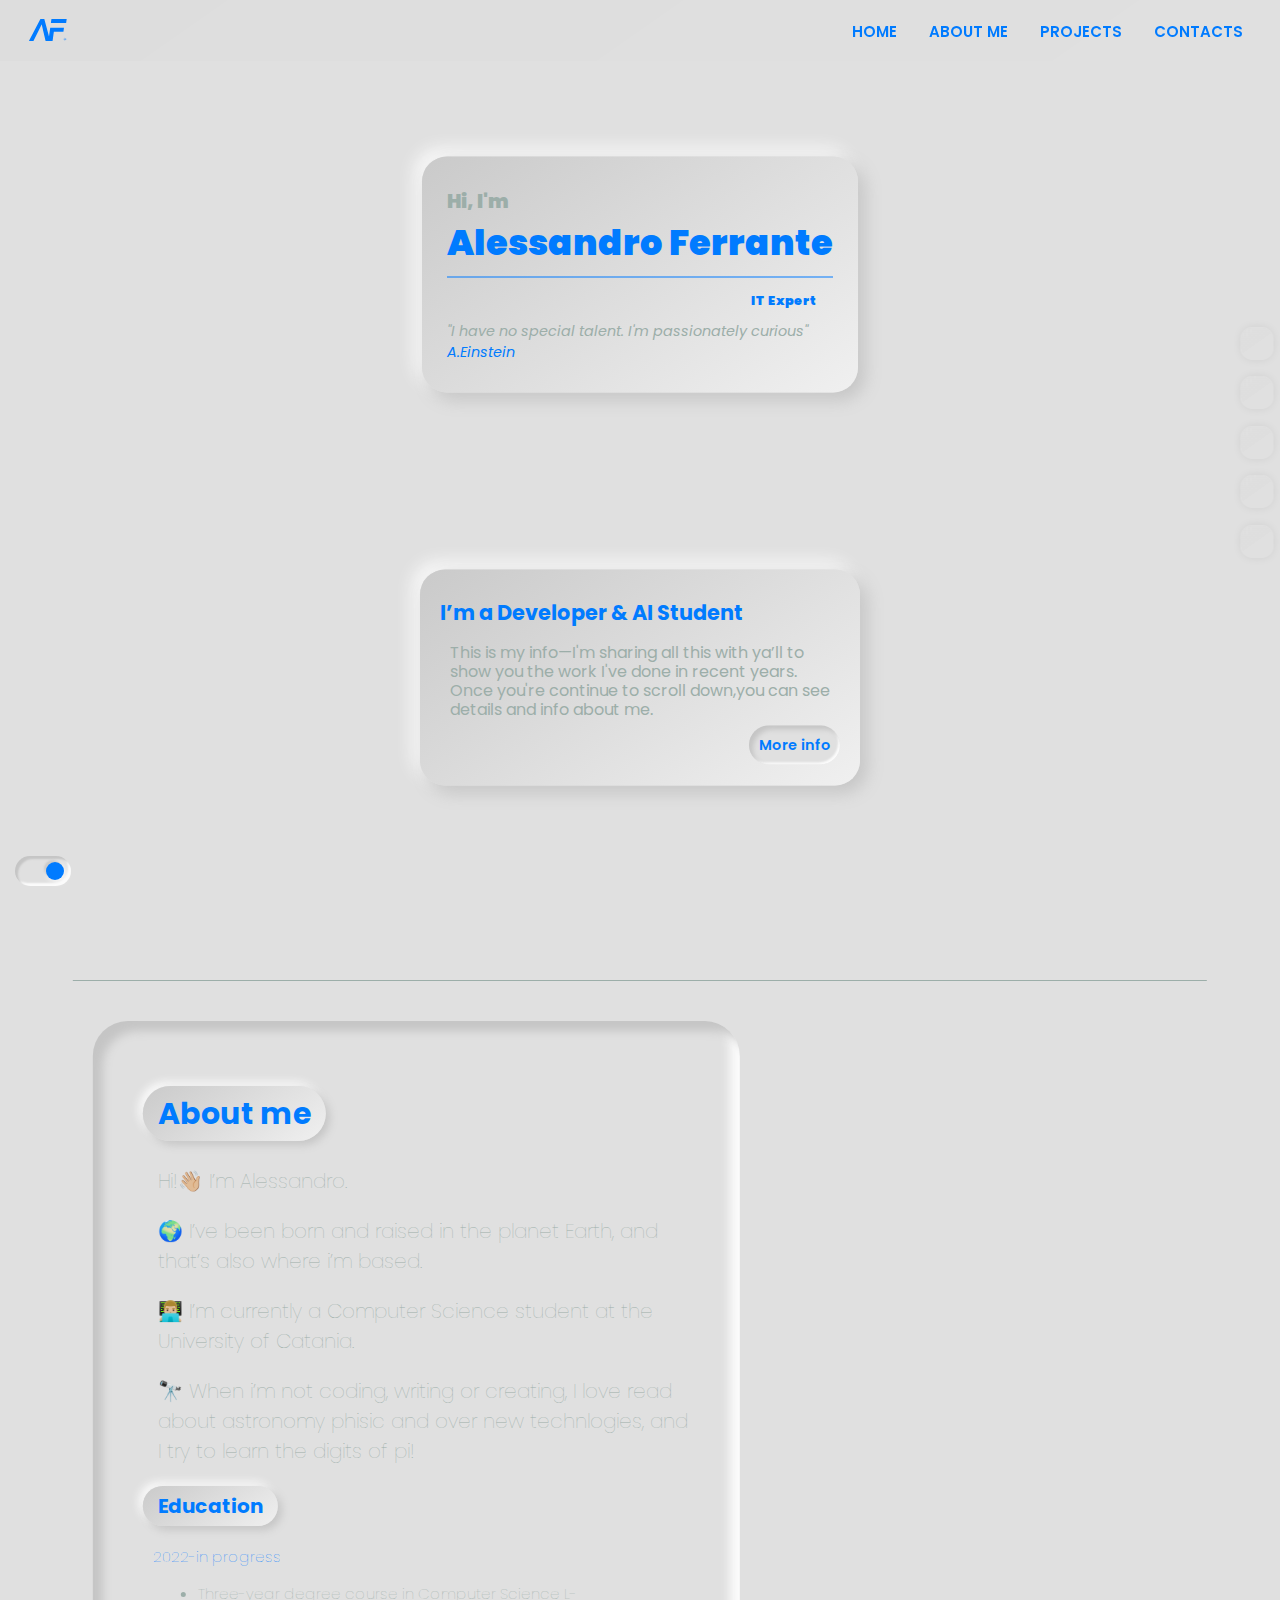
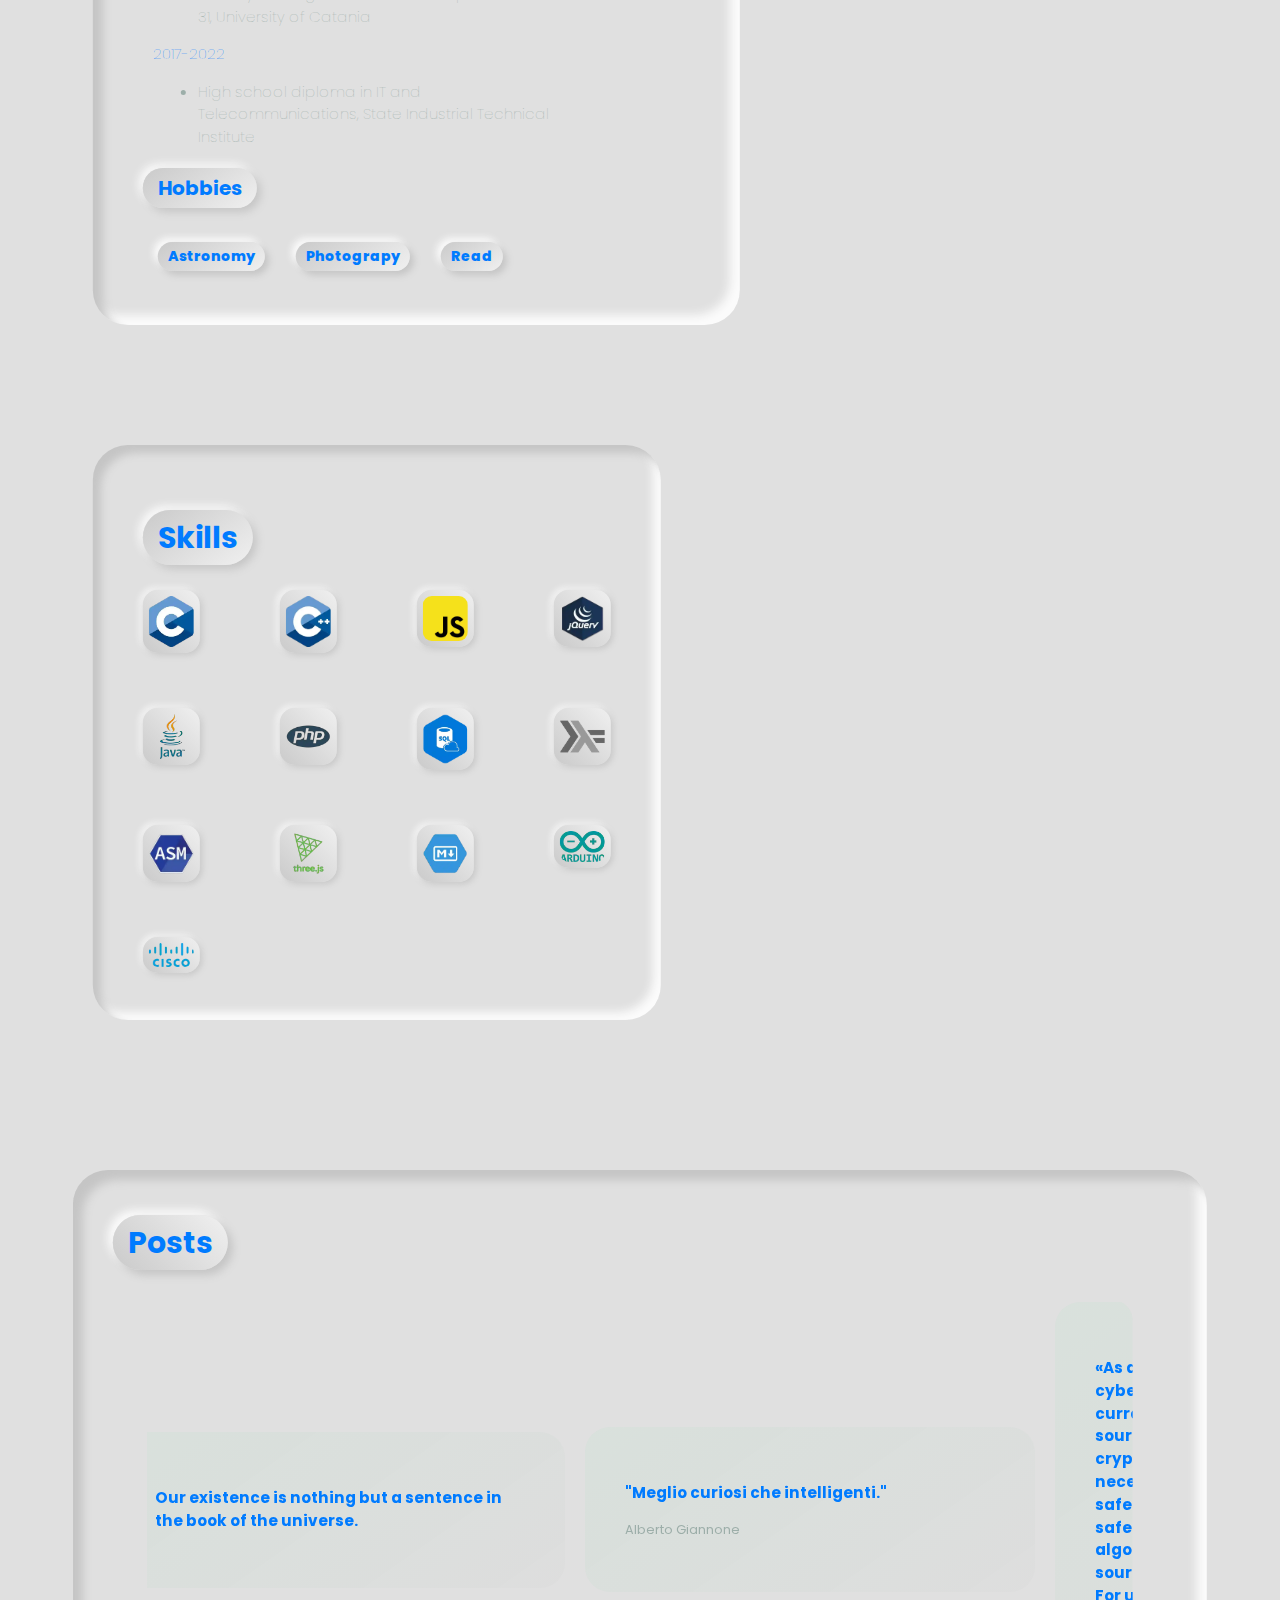
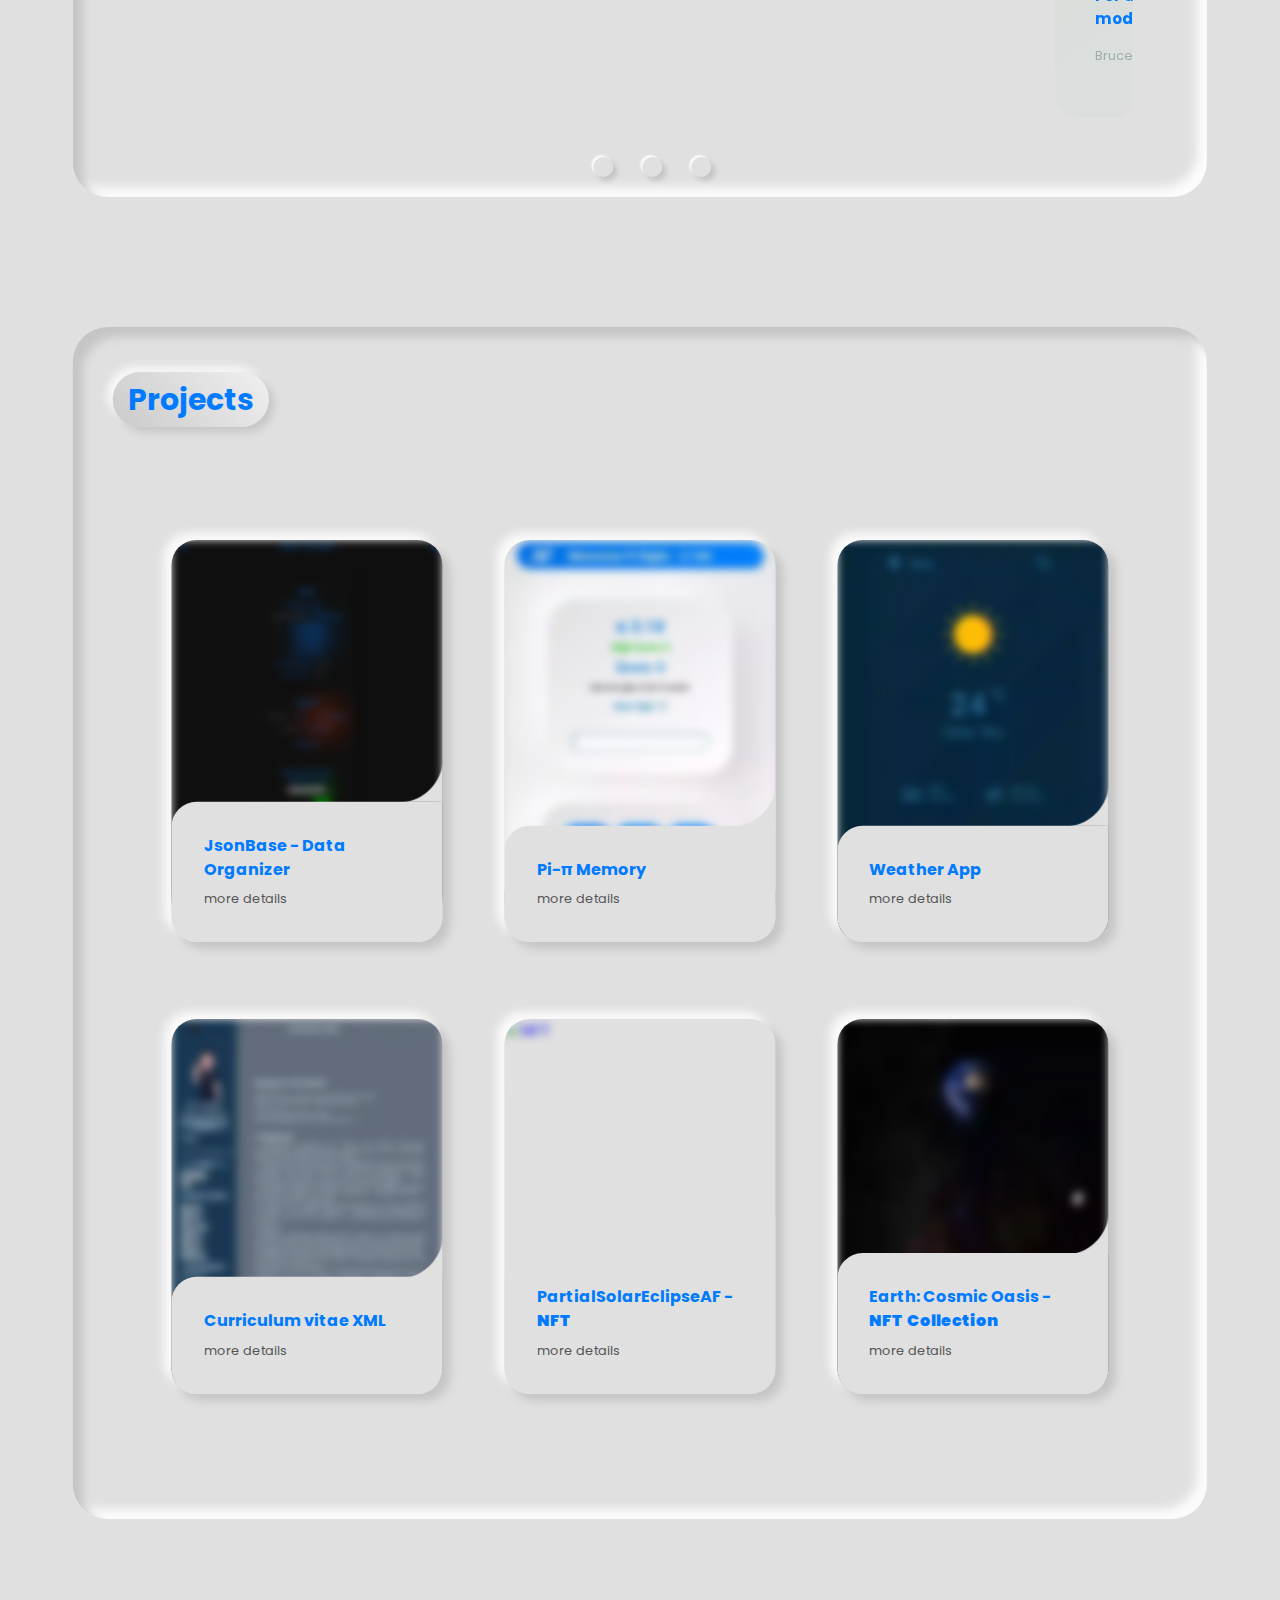
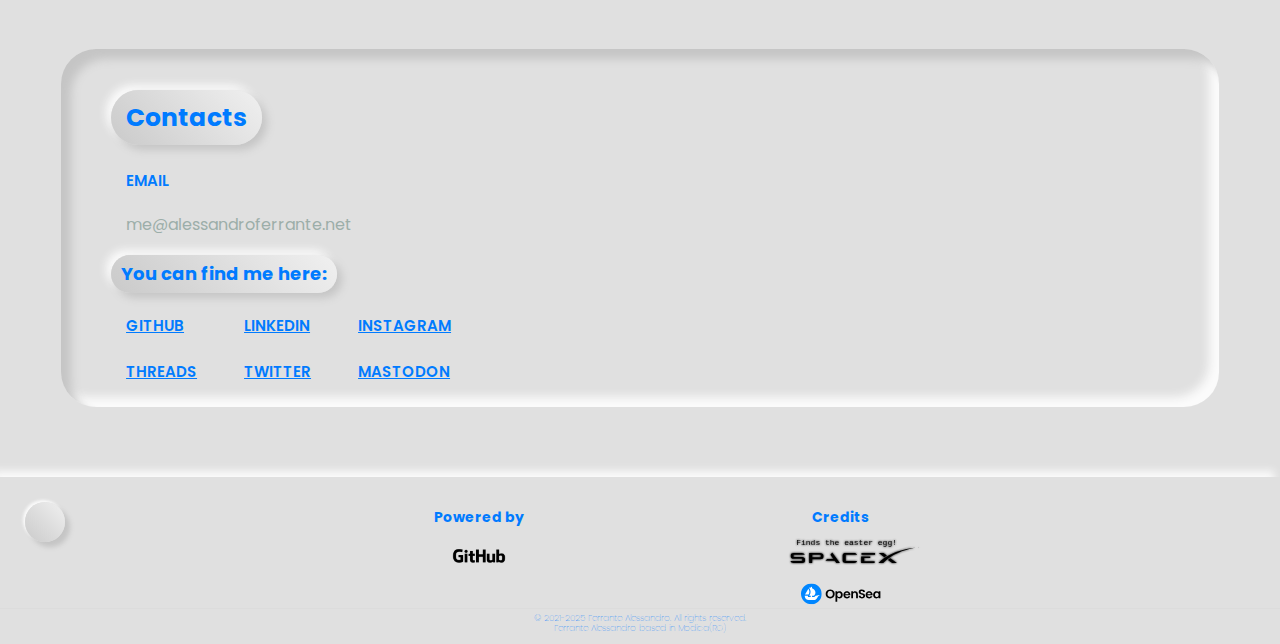
==== commit cbf61af2: "Fixed border-radius and file icon, update easter egg, add link snippet for new project" ====
--- a/index.html
+++ b/index.html
@@ -11,8 +11,8 @@
     <meta name="keywords" content="Alessandro Ferrante, Alessandro Ferrante IT Expert, Alessandro Ferrante Web Developer, Web Designer, Siti Web, Alessandro Ferrante Modica, Alessandro Ferrante Ragusa, Alessandro Ferrante Sicilia, Alessandro Ferrante Italia, Developer, Designer, Alessandro Ferrante GitHub, Full Stack Developer, gestione server, hosting, gestione dominio">
     <meta content="Ferrante, Alessandro, ferrante alessandro, alessandro ferrante, full stack developer,developer, siti web, Modica, modica, ale, alessandro, dev, Alessandro dev, Alessandro Ferrante Italia, Alessandro Ferrante Modica , informatico, sistemazione computer, gestione server, hosting, gestione dominio" name="keywords">
     <meta name="google-site-verification" content="2DO0pW3_N0Ssf-b_ckfrqstqNLU3VhC4g0GEVsW_d0A" />    
-    <link rel="icon" href="assets/images/LogoAzure.ico">
-    <link rel="apple-touch-icon" sizes="180x180" href="assets/images/LogoAzure.ico">
+    <link rel="icon" href="assets/images/LogoWhiteAzure.ico">
+    <link rel="apple-touch-icon" sizes="180x180" href="assets/images/LogoWhiteAzure.ico">
     <link type="text/css" href="assets/css/style.css" rel="stylesheet">
     <link rel="preconnect" href="https://fonts.googleapis.com">
     <link rel="preconnect" href="https://ka-f.fontawesome.com" crossorigin>
@@ -23,7 +23,7 @@
     <script src="https://ajax.googleapis.com/ajax/libs/jquery/3.6.1/jquery.min.js"></script>
     <script src="https://kit.fontawesome.com/a726a595d5.js" crossorigin="anonymous"></script>
     <meta property="og:type" content="website"/>
-    <meta property="og:site_name" content="Alessandro Ferrante">
+    <meta property="og:site_name" content="alessandroferrante.net">
     <meta property="og:title" content="Alessandro Ferrante | IT Expert">
     <meta property="og:description" content="Ferrante Alessandro, IT Expert in Modica (RG), currently BSC 👨🏼‍💻 Undergraduate at University of Catania">
     <meta property="og:image" content="https://raw.githubusercontent.com/AlessandroFerrante/alessandroferrante.github.io/main/assets/images/WebSite-banner.jpg">
@@ -87,7 +87,7 @@
           </ul>
         </div>
         <!-- class="fa-solid fa-shuttle-space"-->
-        <div class="space-toggle">
+        <div class="space-toggle" id="space-toggle">
           <label for="toggle-checkbox" class="space-checkbox">
               <img src="/assets/images/Starship.png" alt="" id="fa-solid-fa-shuttle-space">
               <!--<i class="fa-solid fa-shuttle-space" id="fa-solid-fa-shuttle-space"></i>-->
@@ -298,6 +298,26 @@
                   </div>
                 </a>
               </li>-->
+              <li onclick="toggleDetails('card__header7', 'card__overlay7', 'arrow7')">
+                <a href="#" onclick="toggleDetails('card__header7', 'card__overlay7', 'arrow7')">
+                  <div  class="card" >
+                    <img style="filter: blur(4px);" src="assets/images/JsonBase-DataOrganizer.webp" class="card__image" alt="JsonBase-DataOrganizer"  loading="lazy"/>
+                    <div class="card__overlay" id="card__overlay7">
+                      <div class="card__header" id="card__header7" onclick="toggleDetails('card__header7', 'card__overlay7', 'arrow7')">
+                        <svg class="card__arc" xmlns="http://www.w3.org/2000/svg"><path/></svg>                 
+                        <div class="card__header-text">
+                          <h3 class="card__title">JsonBase - Data Organizer</h3>
+                          <span  class="card__status" ><i id="arrow7" class="fa-solid fa-arrow-up"></i> more details</span>
+                        </div>          
+                      </div>
+                      <p class="card__description">JsonBase allows you to create, modify, and manage registers with dynamic columns and records.</p>
+                      <p class="card__description">You can also import and export registers as JSON files.</p>
+                      <a href="https://alessandroferrante.github.io/JsonBase-Data-Organizer" target="_blank" class="card__description" style="color:#15B2E5;"><b>JsonBase - Data Organizer</b> <i class="fa-solid fa-link"></i></a>
+                      <a href="https://alessandroferrante.github.io/JsonBase-Data-Organizer" target="_blank"><img style="width:80px;margin-left: 30px;top: -80px; border-radius:5px; box-shadow: 0px 1px 6px rgba(0, 0, 0, 0.25);" src="assets/images/GitHub_Logo_White.webp" alt="github"  loading="lazy"></a>
+                    </div>
+                  </div>
+                </a>
+              </li>
               <li onclick="toggleDetails('card__header5', 'card__overlay5', 'arrow5')">
                 <a href="#" onclick="toggleDetails('card__header5', 'card__overlay5', 'arrow5')">
                   <div  class="card" >
@@ -445,7 +465,8 @@
           </div>
           <div class="credits">
             <h3 class="string-highlight">Credits</h3>
-              <a href="https://spacex.com/" class="spaceXLogo"">
+            <p class="find-hester-egg">Finds the easter egg!</p>
+              <a href="https://spacex.com/" class="spaceXLogo">
                 <svg version="1.1" x="0px" y="0px" viewBox="0 0 400 50" aria-hidden="true">
                 <title>Inspiration rendering of the rocket provided by SpaceX. This site is not affiliated with SpaceX</title>
                 <g class="letter_s">
@@ -503,7 +524,7 @@
           </div>    
         </div>
         <div class="intern-end" aria-label="end of page">
-          <p>© 2021-2024 Ferrante Alessandro. All rights reserved. </p>
+          <p>© 2021-2025 Ferrante Alessandro. All rights reserved. </p>
           <p> Ferrante Alessandro based in Modica(RG)</p>
         </div>
       </div>
--- a/assets/css/style.css
+++ b/assets/css/style.css
@@ -72,6 +72,8 @@
   --url-logo:url(../images/LogoAzure.svg);
   --drop-logo:#c2c2c2;
   --translateX:50px;
+  --spaceX-logo: var(--black);
+  --github-logo: invert();
   /** --msg:;  msg rimane cosi per essere cambiata con la funzione js*/
 }
 *{
@@ -153,6 +155,8 @@
   --url-logo:url(../images/LogoGreen.svg);
   --drop-logo:var(--white);
   --translateX:50px;
+  --spaceX-logo: var(--white);
+  --github-logo: initial;
   /** --msg:;  msg rimane cosi per essere cambiata con la funzione js*/
 }
 
@@ -230,7 +234,7 @@
   text-decoration: none;
   font-family: 'Poppins';
   font-weight: 700;
-  border-radius: 15px;
+  border-radius: 25px;
   z-index: 999;
   background: linear-gradient(145deg, #ffffff03, #ffffff00);
   backdrop-filter: blur(5px);
@@ -516,20 +520,22 @@
 .social-icons li{
   transition: 1s;
   margin-top: 50%;
+  border-radius: 35%;
+  backdrop-filter: blur(1.5px);
+  background: linear-gradient(145deg, #ffffff02, #ffffff01);
   list-style: none;
 }
 .social-icons li a{
   transition: 1s;
   position: relative;
   display: block;
-  border-radius: 20%;
+  border-radius: 35%;
   display: flex;
   width: 30px;
   height: 30px;
+  padding: 1.5px;
   color: var(--font-alpha);/*555555*/
-  border-right: 0.1px solid var(--list-border-right);
-  border-bottom: 0.1px solid var(--list-border-bottom);
-  background: #fff;
+  background: #ffffff00;
   text-decoration: none;
   align-items: center;
   justify-content: center;
@@ -538,6 +544,7 @@
   transform: perspective(1000px) rotate(0deg) skew(0deg) translate(0,0);
   -webkit-transform: perspective(1000px) rotate(0deg) skew(0deg) translate(0,0);
 }
+/*
 .social-icons li a::before{
   content: "";
   position: absolute;
@@ -562,6 +569,7 @@
   transform: rotate(0deg) skewX(-45deg);
   -webkit-transform: rotate(0deg) skewX(-45deg);
 }
+ */
 .social-icons li a:hover{
   border-radius: 20%;
   transform: perspective(1000px) rotate(-30deg) skew(25deg) translate(5px, -5px);
@@ -738,9 +746,9 @@
   color: var(--initial-component);
   font-size: 1rem;
   font-family: 'Poppins', sans-serif;
-  padding: 25px 25px;
+  padding: 36.4px 42px;
   width: max-content;
-  border-radius: 17px;
+  border-radius: 25px;
   background: linear-gradient(145deg, var(--first-gradient), var(--second-gradient));
   box-shadow:  7px 7px 17px var(--up-box),
              -7px -7px 17px var(--down-box);
@@ -839,7 +847,7 @@
   font-size: 1.1rem;
   font-weight: 550;
   font-family: "Courier New";
-  border-radius: 17px;
+  border-radius: 25px;
   align-items: center;
   height: 300px;
   width: 550px;
@@ -861,6 +869,7 @@
   -webkit-tap-highlight-color: transparent;
   outline: none;
   caret-color: transparent;
+  opacity: 0;
 }
 
 .space-checkbox {
@@ -872,6 +881,7 @@
   border-radius: 50%;
   height: 35px;
   width: 35px;
+  padding: 3px;
   cursor: pointer;
   outline: none;
   caret-color: transparent;
@@ -879,11 +889,18 @@
 
 
 .space-checkbox:hover {
-  
+  background: linear-gradient(45deg, var(--first-gradient), var(--second-gradient));
+  box-shadow: 2px 2px 3px var(--up-box), -2px -2px 3px var(--down-box);
+}
+
+.space-checkbox:active {
   background: linear-gradient(45deg, var(--first-gradient), var(--second-gradient));
   box-shadow: inset 2px 2px 3px var(--up-box), inset -2px -2px 3px var(--down-box);
 }
 
+.space-checkbox:hover{
+  filter: blur(0px);
+}
 
 #fa-solid-fa-shuttle-space {
   background-color: none;
@@ -893,10 +910,10 @@
   cursor: pointer;
   outline: none;
   caret-color: transparent;
-  height: 1.2rem;
-  transform-origin: 24px -3px 0; /*only with image*/
+  height: 0.5rem;
+  transform-origin: 15px 3px 0; /*only with image*/
   filter: 
-          drop-shadow(0px -1px 2px rgb(0, 0, 0)) /* top */
+          drop-shadow(0px -1px 2px rgba(0, 0, 0, 0.737)) /* top */
           drop-shadow(0px 1px 2px rgb(0, 0, 0)) /* down */;
 }
 
@@ -997,29 +1014,27 @@
 @keyframes moveUpShuttle {
   0% {
     transform: rotate(270deg) translateX(0px);
-    filter: drop-shadow(-5px 0px 1px orange)
-            drop-shadow(-5px 0px 1px red)
-            drop-shadow(-1px 0px 1px violet) 
+    filter: drop-shadow(-5px 0px 1px rgba(255, 166, 0, 0.63))
+            drop-shadow(-5px 0px 1px rgba(255, 0, 0, 0.541))
+            drop-shadow(-1px 0px 1px rgb(238, 130, 238)) 
             drop-shadow(-1px 0px 1px purple)
-            drop-shadow(0px -1px 2px rgb(0, 0, 0)) /* top */
-            drop-shadow(0px 1px 2px rgb(0, 0, 0)) /* down */
             drop-shadow(-25px 0px 35px rgba(255, 166, 0, 0.158)) 
             drop-shadow(-35px 0px 55px rgba(255, 140, 0, 0.3));
             
   }
   10% {
     transform: rotate(255deg) translateX(100px);
-    filter: drop-shadow(-5px 0px 2px orange) 
-            drop-shadow(-4px 0px 2px red)
+    filter: drop-shadow(-5px 0px 2px rgba(255, 166, 0, 0.76)) 
+            drop-shadow(-4px 0px 2px rgba(255, 0, 0, 0.685))
             drop-shadow(-1px 0px 1px violet)    
             drop-shadow(-2px 0px 1px purple)
-            drop-shadow(-5px 0px 9px var(--azure))
+            drop-shadow(-5px 0px 1px #007bff98)
             drop-shadow(-25px 0px 35px rgba(255, 165, 0, 0.6)) 
             drop-shadow(-35px 0px 55px rgba(255, 140, 0, 0.3));
   }
   20% {
     transform: rotate(245deg) translateX(180px);
-    filter: drop-shadow(-8px 0px 3px orange) 
+    filter: drop-shadow(-8px 0px 3px rgba(255, 166, 0, 0.623)) 
             drop-shadow(-5px 0px 1px purple)
             drop-shadow(-25px 0px 35px rgba(255, 165, 0, 0.6)) 
             drop-shadow(-35px 0px 55px rgba(255, 140, 0, 0.3));
@@ -1028,14 +1043,14 @@
     font-size: 1rem;
     height: 0.8rem;
     transform: rotate(235deg) translateX(280px);
-    filter: drop-shadow(-5px 0px 2px orange)  
+    filter: drop-shadow(-5px 0px 2px rgba(255, 166, 0, 0.671))  
             drop-shadow(-5px 0px 4px violet) 
             drop-shadow(-25px 0px 35px rgba(255, 165, 0, 0.6)) 
             drop-shadow(-35px 0px 55px rgba(255, 140, 0, 0.3));
   }
   40% {
     transform: rotate(230deg) translateX(380px);
-    filter: drop-shadow(-5px 0px 2px orange)  
+    filter: drop-shadow(-5px 0px 2px rgba(255, 166, 0, 0.801))  
             drop-shadow(-5px 0px 4px violet) 
             drop-shadow(-25px 0px 35px rgba(255, 166, 0, 0.801)) 
             drop-shadow(-35px 0px 55px rgb(255, 140, 0));
@@ -1043,8 +1058,8 @@
   95% {
     height: 0px;
     font-size: 0px;
-    filter:drop-shadow(-5px 0px 3px orange)  
-           drop-shadow(-4px 0px 2px violet)  
+    filter:drop-shadow(-5px 0px 3px rgba(255, 166, 0, 0.705))  
+           drop-shadow(-4px 0px 2px rgba(238, 130, 238, 0.76))  
            drop-shadow(-5px 0px 1px violet)
            drop-shadow(-25px 0px 35px rgba(255, 165, 0, 0.6)) 
            drop-shadow(-35px 0px 55px rgba(255, 140, 0, 0.3));
@@ -1053,7 +1068,7 @@
     height: 0px;
     font-size: 0px;
     transform: rotate(225deg) translateX(450px);
-    filter: drop-shadow(-5px 0px 2px orange)
+    filter: drop-shadow(-5px 0px 2px rgb(255, 166, 0))
             drop-shadow(-15px 0px 6px orange) 
             drop-shadow(-25px 0px 35px rgba(255, 165, 0, 0.6)) 
             drop-shadow(-35px 0px 55px rgba(255, 140, 0, 0.3));
@@ -1098,7 +1113,7 @@
             drop-shadow(-35px 0px 55px rgba(255, 140, 0, 0.3));
   }
   55% {
-    font-size: 1rem;
+    font-size: 1.4rem;
     height: 1rem;
     transform: rotate(255deg) translateX(90px);
     filter: drop-shadow(-5px 0px 2px orange)  
@@ -1116,7 +1131,7 @@
            drop-shadow(-35px 0px 55px rgba(255, 140, 0, 0.3));
   }
   100% {
-    height: 1.2rem;
+    height: 0.5rem;
     font-size: 1rem;
     transform: rotate(270deg) translateX(0px);
     filter: drop-shadow(-5px 0px 1px orange) 
@@ -1182,6 +1197,7 @@
   }
   .initial-component{
     max-height:400px;
+    padding: 30px 25px;
     color: var(--initial-component);
   }
   #first-component{
@@ -1366,7 +1382,7 @@
   width: 100%;
   background-color: #000;
   overflow: hidden;
-  border-radius: 17px;
+  border-radius: 25px;
   box-shadow: inset 5px 5px 10px var(--up-box),
     inset -5px -5px 10px var(--down-box);
 }
@@ -1758,7 +1774,7 @@
 .skills-intern img{
   padding: 6px;
   width: 45px;
-  border-radius: 10px;
+  border-radius: 15px;
   background: linear-gradient(45deg, var(--first-gradient), var(--second-gradient));
   box-shadow:  2px 2px 6px var(--up-box),
              -2px -2px 6px var(--down-box);
@@ -1875,10 +1891,10 @@
   color:var(--font-alpha);
   font-weight:600;
   font-size: 0.90rem;
-  border-radius: 30px;
+  border-radius: 25px;
   padding: 10px 10px;
   margin-left: 25px;
-   text-decoration: none;
+  text-decoration: none;
   border: none;
   background-color: var(--background-neumorphism);
   box-shadow: 4px 4px 5px var(--up-box),
@@ -2344,11 +2360,48 @@
 /*.powered{
   
 }*/
-.end p{
+
+.intern-end p{
   margin-bottom: 0px;
 }
 
+.spaceXLogo {
+  margin-left: 50%;
+  transform: translateX(-40%);
+  width:130px; 
+  height: fit-content;
+  padding: 5px;
+  border-radius:5px;
+  font-weight: 700;
+  margin-bottom: 5px;
+  font-style: normal;
+  text-decoration: none;
+  filter: drop-shadow( 0px 0px 1px var(--spaceX-logo)) ;
+}
+
+.fill-spaceX-logo{
+  fill: var(--spaceX-logo);
+}
+.fill-opnesea-logo{
+  fill: var(--spaceX-logo);
+}
+.find-hester-egg {
+  margin-top: -10px; 
+  margin-bottom: -12px;
+  font-size: 8px;
+  margin-left: 12px ;
+  color:  var(--spaceX-logo);
+  font-family: monospace;
+  filter: drop-shadow( 0px 0px 1px var(--spaceX-logo)) ;
+}
+.github-logo{
+  width:60px; 
+  padding: 2px; 
+  border-radius:5px; 
+  filter: var(--github-logo);
+}
 /*- LOADER-*/
+
 .loading{
   margin: 0;
   position: fixed;
